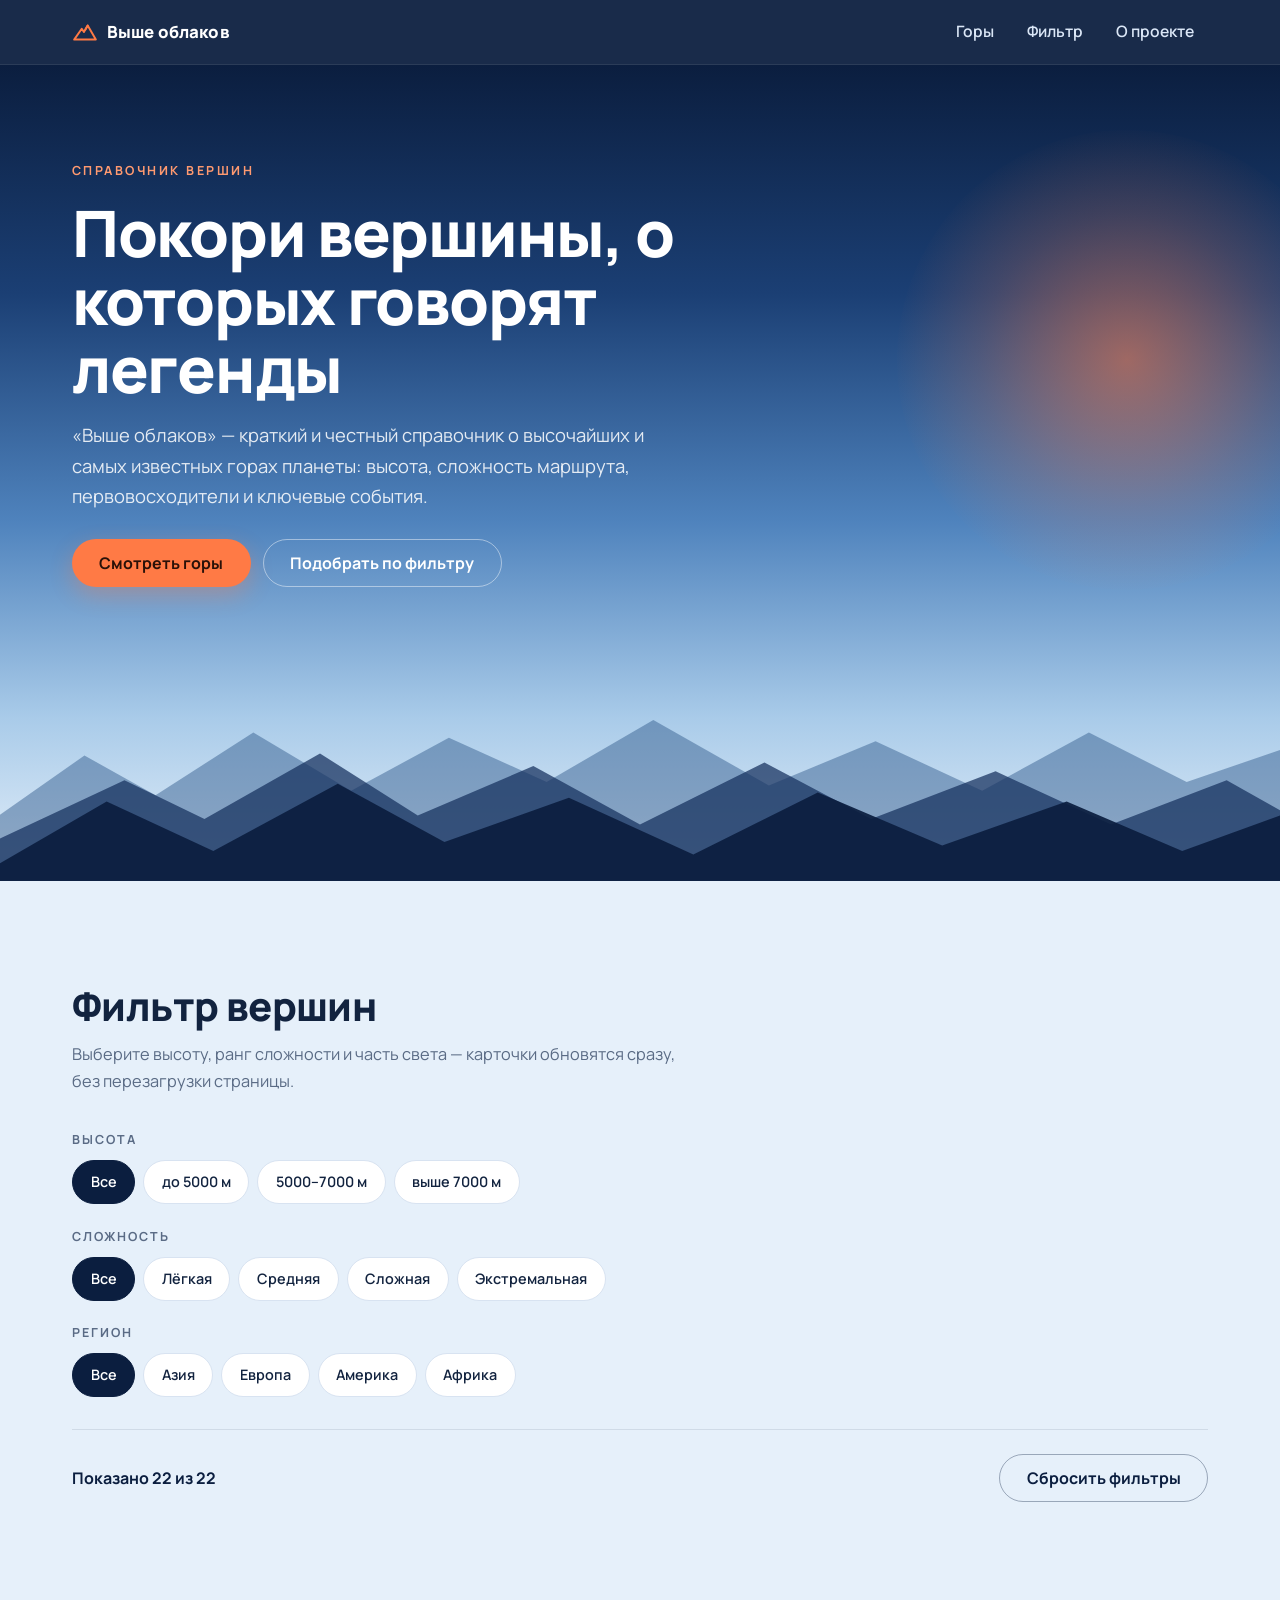
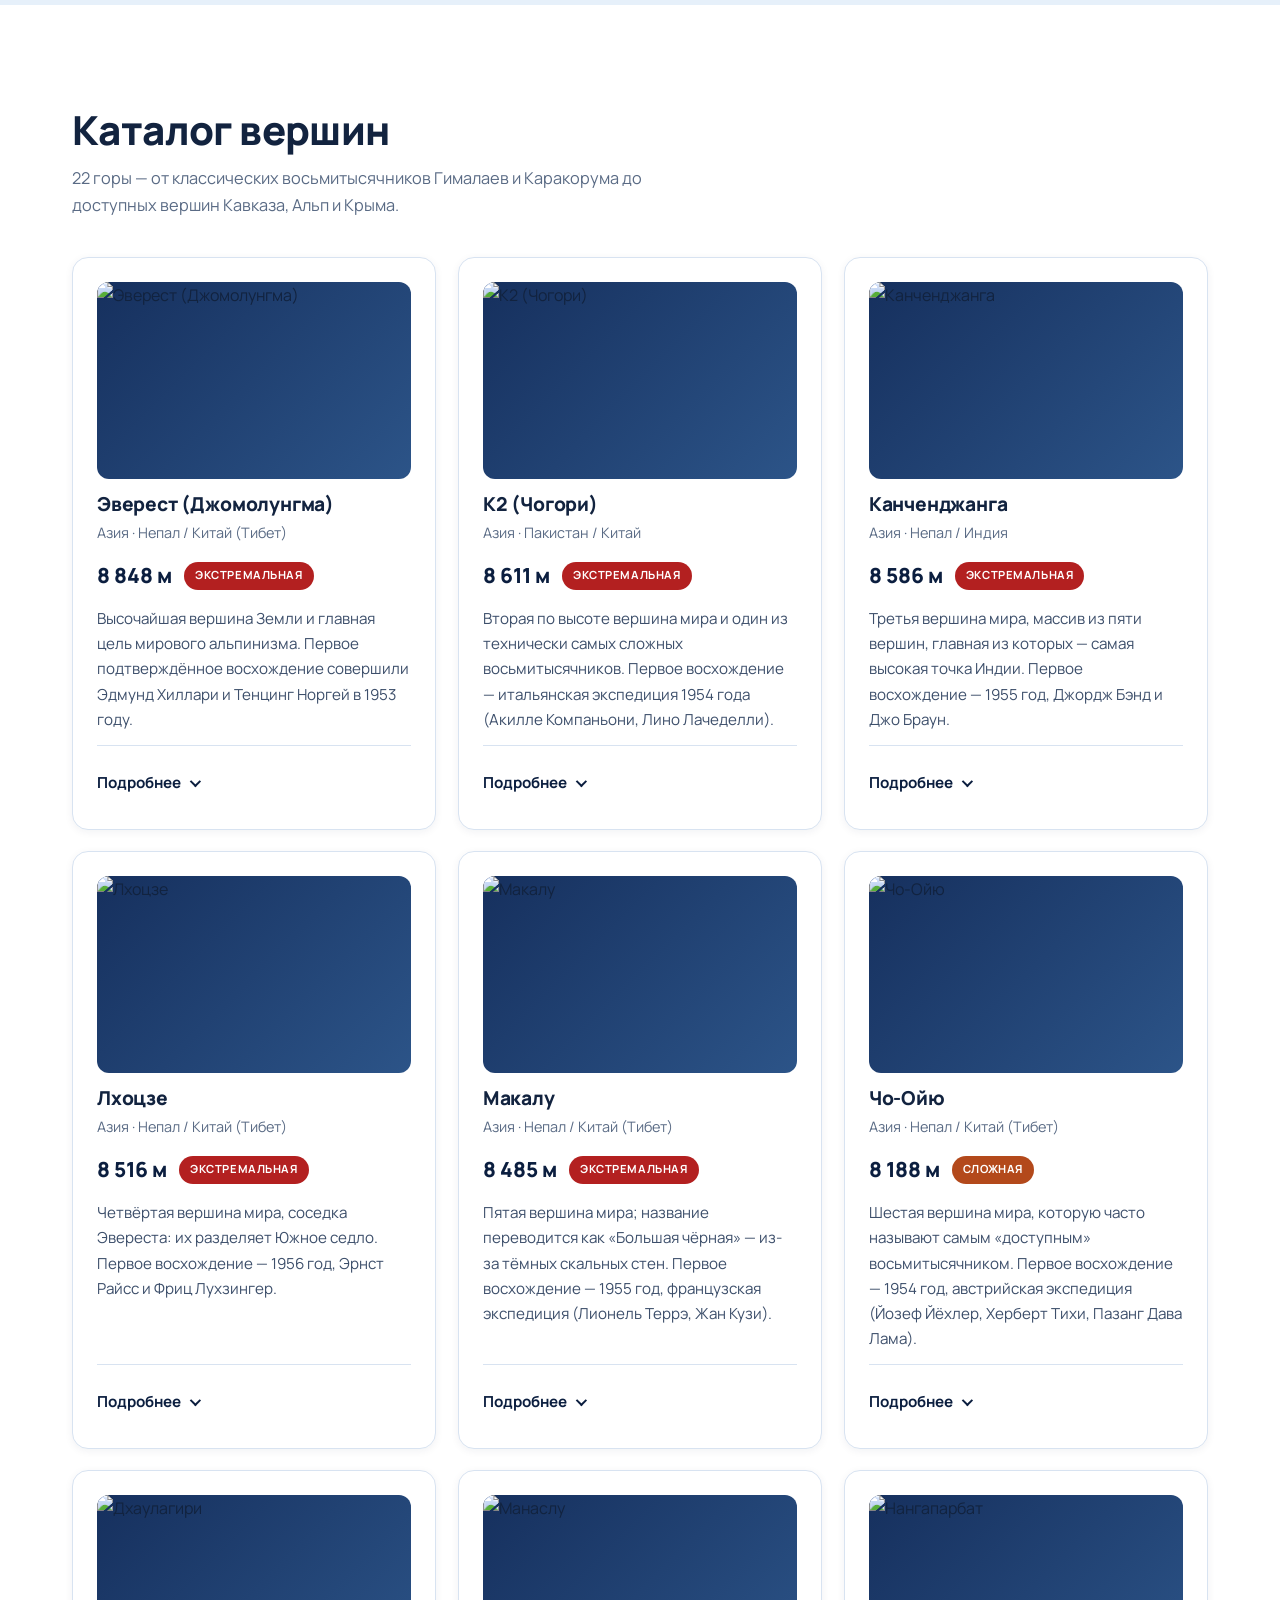
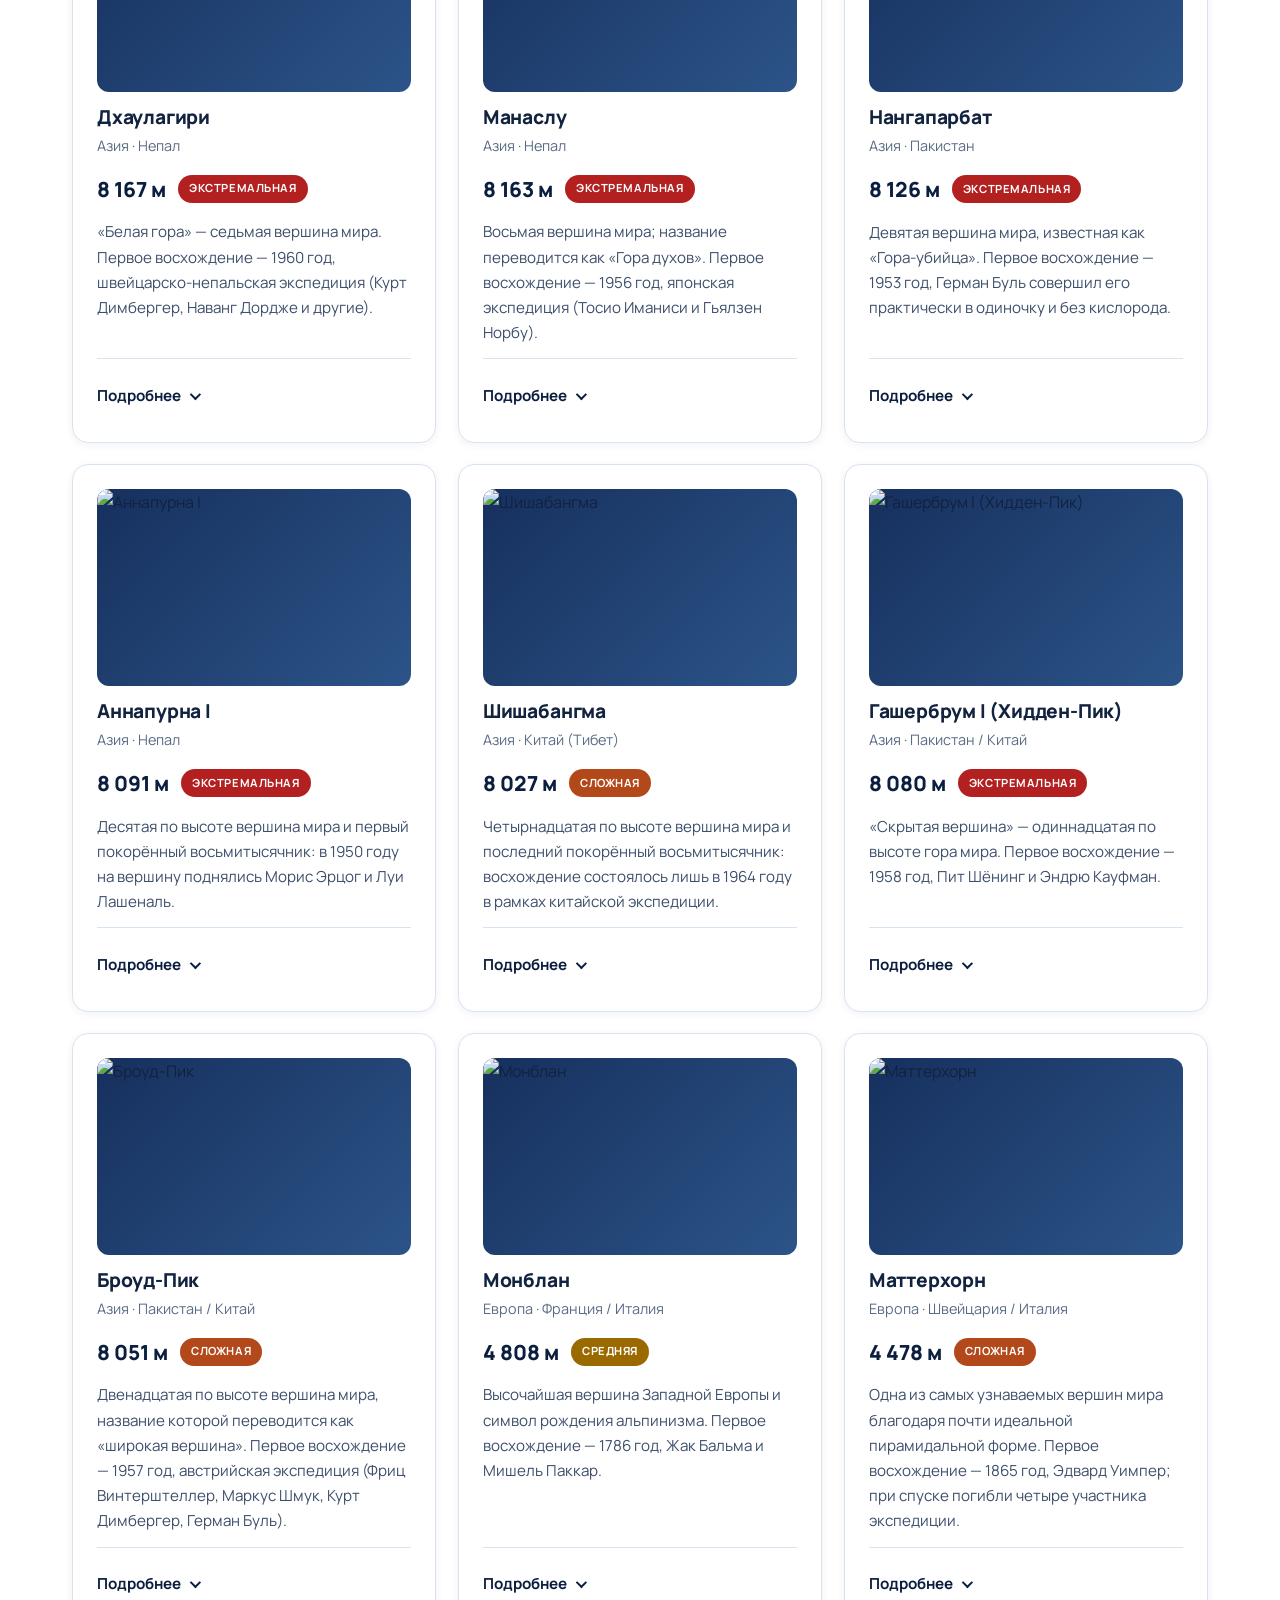
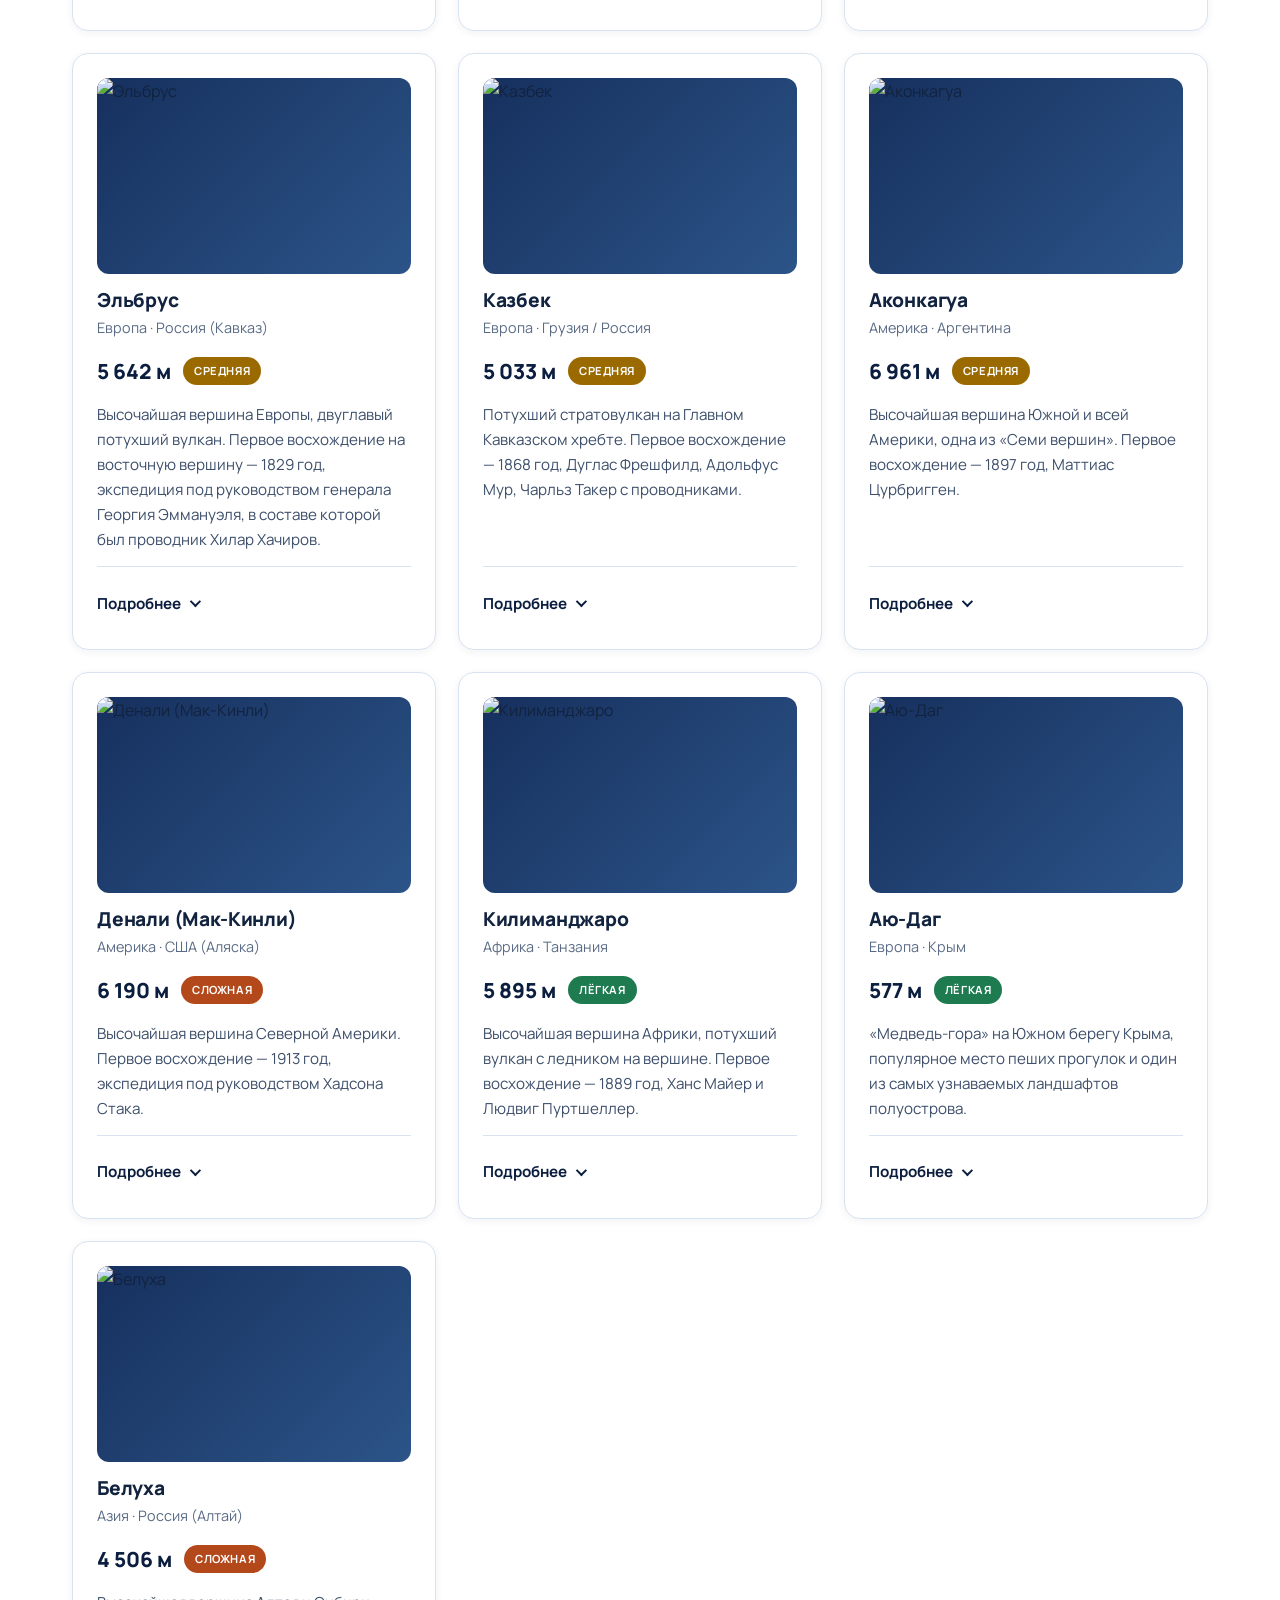
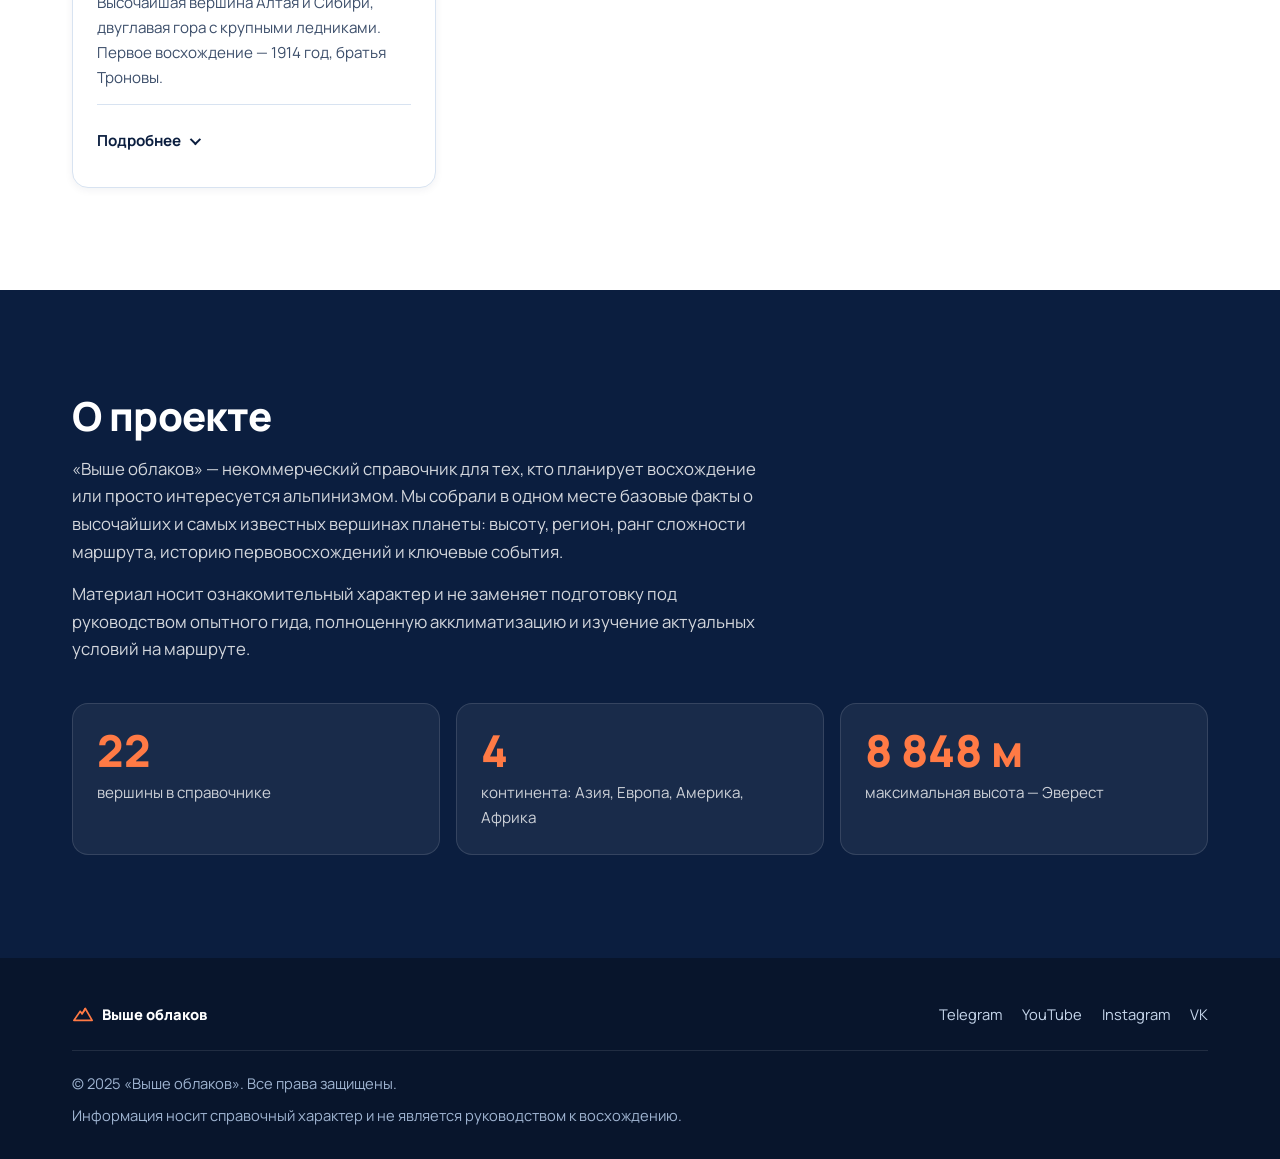
==== index1.html @ 1f2c01df "create rep" ====
<!DOCTYPE html>
<html lang="ru">
<head>
<meta charset="UTF-8">
<meta name="viewport" content="width=device-width, initial-scale=1">
<title>Выше облаков — справочник гор для восхождений</title>
<meta name="description" content="Выше облаков — справочник о самых высоких и популярных горах мира: высота, сложность маршрута, первовосходители и ключевые события.">

<!-- Шрифт Manrope (единственная внешняя зависимость) -->
<link rel="preconnect" href="https://fonts.googleapis.com">
<link rel="preconnect" href="https://fonts.gstatic.com" crossorigin>
<link href="https://fonts.googleapis.com/css2?family=Manrope:wght@400;500;600;700;800&display=swap" rel="stylesheet">

<style>
/* ============================================================
   1. ПЕРЕМЕННЫЕ И БАЗОВЫЕ СТИЛИ
   ============================================================ */
:root{
  /* — Основная палитра — */
  --color-deep:#0B1E3F;        /* глубокий синий */
  --color-deep-2:#16305e;      /* синий посветлее (панели) */
  --color-ice:#E6F0FA;         /* ледяной */
  --color-accent:#FF7A45;      /* закатный оранжевый */
  --color-accent-soft:#ff9a70;
  --color-white:#ffffff;
  --color-text:#12233f;
  --color-muted:#5a6b85;
  --color-border:#d8e3f1;
  --color-footer:#08152c;

  /* — Бейджи сложности (контраст с белым ≥ 4.5:1) — */
  --badge-easy:#1e7a4f;
  --badge-medium:#9a6a00;
  --badge-hard:#b3491b;
  --badge-extreme:#b32020;

  /* — Геометрия — */
  --radius-md:12px;
  --radius-lg:16px;
  --radius-pill:999px;

  /* — Тени — */
  --shadow-sm:0 2px 8px rgba(11,30,63,.06);
  --shadow-md:0 10px 26px rgba(11,30,63,.10);
  --shadow-lg:0 20px 44px rgba(11,30,63,.18);

  /* — Ритм и сетка — */
  --section-pad:clamp(3.5rem, 8vw, 7rem);
  --container:1200px;
  --transition:.3s ease;
}

*,
*::before,
*::after{ box-sizing:border-box; }

html{
  scroll-behavior:smooth;
  scroll-padding-top:5.5rem;      /* отступ под липкую шапку */
  -webkit-text-size-adjust:100%;
}

body{
  margin:0;
  font-family:'Manrope', system-ui, -apple-system, 'Segoe UI', Roboto, Arial, sans-serif;
  font-size:1rem;
  line-height:1.65;
  color:var(--color-text);
  background:var(--color-white);
}

h1, h2, h3, p, ul, ol, figure{ margin:0; }
ul, ol{ padding:0; list-style:none; }
img, svg{ display:block; max-width:100%; }
button{ font:inherit; color:inherit; }
a{ color:inherit; }

/* Видимый фокус только при клавиатурной навигации */
:focus-visible{
  outline:3px solid var(--color-accent);
  outline-offset:3px;
  border-radius:6px;
}

/* Утилита-контейнер */
.container{
  width:100%;
  max-width:var(--container);
  margin-inline:auto;
  padding-inline:clamp(1rem, 4vw, 2rem);
}

/* ============================================================
   2. ШАПКА И НАВИГАЦИЯ
   ============================================================ */
.header{
  position:sticky;
  top:0;
  z-index:60;
  background:rgba(11,30,63,.94);
  -webkit-backdrop-filter:blur(12px);
  backdrop-filter:blur(12px);
  border-bottom:1px solid rgba(255,255,255,.08);
}

.header__inner{
  position:relative;
  display:flex;
  align-items:center;
  justify-content:space-between;
  gap:1rem;
  min-height:64px;
}

/* Логотип */
.logo{
  display:inline-flex;
  align-items:center;
  gap:.55rem;
  padding:.4rem 0;
  color:#fff;
  text-decoration:none;
  font-weight:800;
  font-size:1.05rem;
  letter-spacing:.01em;
}
.logo__icon{
  width:26px;
  height:26px;
  flex:0 0 auto;
  color:var(--color-accent);
}
.logo:hover .logo__icon{ transform:translateY(-2px); }
.logo__icon{ transition:transform var(--transition); }

/* Бургер (только мобильные) */
.burger{
  display:inline-flex;
  flex-direction:column;
  align-items:center;
  justify-content:center;
  gap:5px;
  width:44px;
  height:44px;
  padding:0;
  background:transparent;
  border:0;
  border-radius:10px;
  cursor:pointer;
  transition:background var(--transition);
}
.burger:hover{ background:rgba(255,255,255,.1); }
.burger__line{
  width:20px;
  height:2px;
  background:#fff;
  border-radius:2px;
  transition:transform var(--transition), opacity var(--transition);
}
.burger.is-active .burger__line:nth-child(1){ transform:translateY(7px) rotate(45deg); }
.burger.is-active .burger__line:nth-child(2){ opacity:0; }
.burger.is-active .burger__line:nth-child(3){ transform:translateY(-7px) rotate(-45deg); }

/* Меню — мобильная версия (выпадающая панель) */
.nav{
  position:absolute;
  top:calc(100% + .5rem);
  left:clamp(1rem, 4vw, 2rem);
  right:clamp(1rem, 4vw, 2rem);
  display:none;
  padding:.5rem;
  background:var(--color-deep-2);
  border:1px solid rgba(255,255,255,.1);
  border-radius:var(--radius-md);
  box-shadow:var(--shadow-lg);
}
.nav.is-open{ display:block; }
.nav__list{
  display:flex;
  flex-direction:column;
  gap:.15rem;
}
.nav__link{
  display:block;
  padding:.75rem 1rem;
  border-radius:10px;
  color:#dbe7f7;
  text-decoration:none;
  font-weight:600;
  font-size:.98rem;
  transition:background var(--transition), color var(--transition);
}
.nav__link:hover{
  background:rgba(255,255,255,.12);
  color:#fff;
}

/* Меню — планшет и десктоп */
@media (min-width:820px){
  .burger{ display:none; }
  .nav{
    position:static;
    display:block;
    left:auto;
    right:auto;
    padding:0;
    background:none;
    border:0;
    box-shadow:none;
  }
  .nav__list{
    flex-direction:row;
    gap:.25rem;
  }
  .nav__link{ padding:.55rem .9rem; }
}

/* ============================================================
   3. HERO-СЕКЦИЯ
   ============================================================ */
.hero{
  position:relative;
  isolation:isolate;
  overflow:hidden;
  display:flex;
  flex-direction:column;
  min-height:88vh;
  color:#fff;
  background:linear-gradient(
    180deg,
    #0B1E3F 0%,
    #1b3f74 28%,
    #4f83bd 56%,
    #a9cbe9 80%,
    #E6F0FA 100%
  );
}

/* Закатное свечение */
.hero__glow{
  position:absolute;
  top:8%;
  right:-6%;
  z-index:0;
  width:min(460px, 72vw);
  aspect-ratio:1;
  border-radius:50%;
  background:radial-gradient(circle,
      rgba(255,122,69,.55) 0%,
      rgba(255,122,69,.18) 45%,
      rgba(255,122,69,0) 72%);
  pointer-events:none;
}

.hero__inner{
  position:relative;
  z-index:2;
  flex:1 1 auto;
  display:flex;
  flex-direction:column;
  align-items:flex-start;
  justify-content:center;
  gap:1.1rem;
  padding-top:clamp(3rem, 9vw, 6rem);
  padding-bottom:clamp(2.5rem, 6vw, 4rem);
}

.hero__eyebrow{
  font-size:.78rem;
  font-weight:700;
  letter-spacing:.2em;
  text-transform:uppercase;
  color:var(--color-accent-soft);
}

.hero__title{
  max-width:16ch;
  font-size:clamp(2.1rem, 6.2vw, 4rem);
  font-weight:800;
  line-height:1.06;
  letter-spacing:-.02em;
}

.hero__text{
  max-width:56ch;
  font-size:clamp(1rem, 1.6vw, 1.15rem);
  color:rgba(255,255,255,.86);
}

.hero__actions{
  display:flex;
  flex-wrap:wrap;
  gap:.75rem;
  margin-top:.6rem;
}

/* Силуэт гор — SVG в потоке, прижат к низу секции */
.hero__mountains{
  position:relative;
  z-index:1;
  margin-top:auto;
  line-height:0;
  will-change:transform;
}
.hero__mountains svg{
  width:100%;
  height:clamp(120px, 18vw, 230px);
}

/* ============================================================
   4. КНОПКИ
   ============================================================ */
.btn{
  display:inline-flex;
  align-items:center;
  justify-content:center;
  gap:.5rem;
  min-height:48px;
  padding:.8rem 1.65rem;
  border:1px solid transparent;
  border-radius:var(--radius-pill);
  font-size:1rem;
  font-weight:700;
  line-height:1;
  text-decoration:none;
  cursor:pointer;
  transition:transform var(--transition),
             background var(--transition),
             color var(--transition),
             border-color var(--transition),
             box-shadow var(--transition);
}
.btn--accent{
  background:var(--color-accent);
  color:#2a1108;
  box-shadow:0 8px 22px rgba(255,122,69,.32);
}
.btn--accent:hover{
  background:var(--color-accent-soft);
  transform:translateY(-2px);
  box-shadow:0 14px 30px rgba(255,122,69,.42);
}
.btn--ghost{
  background:transparent;
  border-color:rgba(11,30,63,.35);
  color:var(--color-deep);
}
.btn--ghost:hover{
  background:var(--color-deep);
  border-color:var(--color-deep);
  color:#fff;
  transform:translateY(-2px);
}

/* ============================================================
   5. ОБЩИЕ СЕКЦИИ
   ============================================================ */
.section{ padding:var(--section-pad) 0; }
.section--ice{ background:var(--color-ice); }

.section__title{
  font-size:clamp(1.65rem, 3.6vw, 2.5rem);
  font-weight:800;
  line-height:1.15;
  letter-spacing:-.015em;
}
.section__subtitle{
  max-width:62ch;
  margin-top:.75rem;
  font-size:1.02rem;
  color:var(--color-muted);
}

/* ============================================================
   6. СЕКЦИЯ ФИЛЬТРОВ
   ============================================================ */
.filters__groups{
  display:flex;
  flex-direction:column;
  gap:1.4rem;
  margin-top:2.2rem;
}

.filter-group{
  display:flex;
  flex-direction:column;
  gap:.6rem;
}

.filter-group__title{
  font-size:.78rem;
  font-weight:700;
  letter-spacing:.16em;
  text-transform:uppercase;
  color:var(--color-muted);
}

/* На мобильных «пилюли» прокручиваются по горизонтали */
.filter-group__pills{
  display:flex;
  gap:.5rem;
  overflow-x:auto;
  padding-bottom:.35rem;
  scrollbar-width:thin;
}

.pill{
  flex:0 0 auto;
  min-height:44px;
  padding:.5rem 1.1rem;
  border:1px solid var(--color-border);
  border-radius:var(--radius-pill);
  background:#fff;
  color:var(--color-text);
  font-size:.9rem;
  font-weight:600;
  white-space:nowrap;
  cursor:pointer;
  transition:background var(--transition),
             color var(--transition),
             border-color var(--transition),
             transform var(--transition);
}
.pill:hover{
  border-color:var(--color-accent);
  color:#a8431b;
  transform:translateY(-1px);
}
.pill.is-active{
  background:var(--color-deep);
  border-color:var(--color-deep);
  color:#fff;
}
.pill.is-active:hover{ color:#fff; }

@media (min-width:900px){
  .filter-group__pills{
    flex-wrap:wrap;
    overflow:visible;
    padding-bottom:0;
  }
}

.filters__footer{
  display:flex;
  flex-wrap:wrap;
  align-items:center;
  justify-content:space-between;
  gap:1rem;
  margin-top:2rem;
  padding-top:1.5rem;
  border-top:1px solid rgba(11,30,63,.1);
}
.filters__count{
  font-weight:700;
  color:var(--color-deep);
}

/* ============================================================
   7. КАТАЛОГ ГОР
   ============================================================ */
.catalog__grid{
  display:grid;
  grid-template-columns:repeat(auto-fit, minmax(min(100%, 270px), 1fr));
  gap:1.35rem;
  margin-top:2.4rem;
}

/* Карточка */
.mountain-card{
  display:flex;
  flex-direction:column;
  gap:.85rem;
  padding:1.5rem;
  background:#fff;
  border:1px solid var(--color-border);
  border-radius:var(--radius-lg);
  box-shadow:var(--shadow-sm);
  transition:transform var(--transition),
             box-shadow var(--transition),
             border-color var(--transition);
}
.mountain-card:hover{
  transform:translateY(-6px);
  box-shadow:var(--shadow-lg);
  border-color:#c3d6ec;
}
/* Атрибут hidden должен побеждать display:flex */
.mountain-card[hidden]{ display:none; }

.mountain-card__header{ display:block; }

/* Фото вершины */
.mountain-card__media{
  position:relative;
  overflow:hidden;
  aspect-ratio:16/10;
  border-radius:var(--radius-md);
  background:linear-gradient(135deg, var(--color-deep-2), #2c5488);
}
.mountain-card__media img{
  width:100%;
  height:100%;
  object-fit:cover;
  transition:transform .5s ease;
}
.mountain-card:hover .mountain-card__media img{ transform:scale(1.06); }

.mountain-card__title{
  font-size:1.2rem;
  font-weight:800;
  line-height:1.25;
  letter-spacing:-.01em;
}

.mountain-card__location{
  margin-top:.3rem;
  font-size:.9rem;
  color:var(--color-muted);
}

.mountain-card__stats{
  display:flex;
  flex-wrap:wrap;
  align-items:center;
  gap:.75rem;
}

.mountain-card__height{
  font-size:1.3rem;
  font-weight:800;
  color:var(--color-deep);
  white-space:nowrap;
}

.mountain-card__desc{
  font-size:.95rem;
  color:#3d4f6b;
}

/* Бейдж сложности */
.badge{
  display:inline-flex;
  align-items:center;
  padding:.3rem .7rem;
  border-radius:var(--radius-pill);
  font-size:.7rem;
  font-weight:700;
  letter-spacing:.05em;
  text-transform:uppercase;
  color:#fff;
  white-space:nowrap;
}
.badge--easy{ background:var(--badge-easy); }
.badge--medium{ background:var(--badge-medium); }
.badge--hard{ background:var(--badge-hard); }
.badge--extreme{ background:var(--badge-extreme); }

/* Аккордеон «Подробнее» */
.mountain-card__details{
  margin-top:auto;
  padding-top:.9rem;
  border-top:1px solid var(--color-border);
}

.mountain-card__summary{
  display:inline-flex;
  align-items:center;
  gap:.55rem;
  min-height:44px;
  padding:.25rem 0;
  color:var(--color-deep);
  font-weight:700;
  font-size:.95rem;
  list-style:none;
  cursor:pointer;
  transition:color var(--transition);
}
.mountain-card__summary::-webkit-details-marker{ display:none; }
.mountain-card__summary::after{
  content:'';
  width:8px;
  height:8px;
  border-right:2px solid currentColor;
  border-bottom:2px solid currentColor;
  transform:rotate(45deg) translateY(-2px);
  transition:transform var(--transition);
}
.mountain-card__summary:hover{ color:#a8431b; }
.mountain-card__details[open] .mountain-card__summary::after{
  transform:rotate(-135deg) translateY(-2px);
}

.mountain-card__body{
  margin-top:.6rem;
  font-size:.9rem;
  color:var(--color-muted);
}
.mountain-card__details[open] .mountain-card__body{
  animation:fadeSlide .3s ease;
}

@keyframes fadeSlide{
  from{ opacity:0; transform:translateY(-6px); }
  to{ opacity:1; transform:none; }
}

/* Состояние «ничего не найдено» */
.catalog__empty{
  display:none;
  padding:3rem 1rem;
  text-align:center;
  font-size:1.05rem;
  color:var(--color-muted);
}
.catalog__empty.is-visible{ display:block; }

/* ============================================================
   8. СЕКЦИЯ «О ПРОЕКТЕ»
   ============================================================ */
.about{
  background:var(--color-deep);
  color:#fff;
}
.about__lead{
  max-width:70ch;
  margin-top:1rem;
  font-size:1.05rem;
  color:rgba(255,255,255,.82);
}
.about__lead + .about__lead{ margin-top:.9rem; }

.stats{
  display:grid;
  grid-template-columns:1fr;
  gap:1rem;
  margin-top:2.5rem;
}
@media (min-width:640px){
  .stats{ grid-template-columns:repeat(3, 1fr); }
}

.stats__item{
  padding:1.5rem;
  background:rgba(255,255,255,.06);
  border:1px solid rgba(255,255,255,.12);
  border-radius:var(--radius-lg);
  transition:background var(--transition), border-color var(--transition);
}
.stats__item:hover{
  background:rgba(255,255,255,.1);
  border-color:rgba(255,122,69,.5);
}
.stats__value{
  display:block;
  font-size:clamp(2rem, 4vw, 2.75rem);
  font-weight:800;
  line-height:1;
  color:var(--color-accent);
}
.stats__label{
  display:block;
  margin-top:.5rem;
  font-size:.95rem;
  color:rgba(255,255,255,.78);
}

/* ============================================================
   9. ФУТЕР
   ============================================================ */
.footer{
  padding:2.75rem 0 2rem;
  background:var(--color-footer);
  color:#9fb4d1;
  font-size:.92rem;
}
.footer__inner{
  display:flex;
  flex-direction:column;
  gap:1.5rem;
}
.footer__top{
  display:flex;
  flex-wrap:wrap;
  align-items:center;
  justify-content:space-between;
  gap:1rem;
}
.footer__brand{
  display:inline-flex;
  align-items:center;
  gap:.5rem;
  color:#fff;
  font-weight:800;
}
.footer__brand svg{
  width:22px;
  height:22px;
  color:var(--color-accent);
}
.footer__links{
  display:flex;
  flex-wrap:wrap;
  gap:.5rem 1.25rem;
}
.footer__link{
  color:#c7d7ec;
  text-decoration:none;
  transition:color var(--transition);
}
.footer__link:hover{
  color:var(--color-accent);
  text-decoration:underline;
}
.footer__bottom{
  display:flex;
  flex-direction:column;
  gap:.5rem;
  padding-top:1.25rem;
  border-top:1px solid rgba(255,255,255,.1);
}

/* ============================================================
   10. ДОСТУПНОСТЬ: УМЕНЬШЕННАЯ АНИМАЦИЯ
   ============================================================ */
@media (prefers-reduced-motion:reduce){
  html{ scroll-behavior:auto; }
  *,
  *::before,
  *::after{
    animation-duration:.01ms !important;
    animation-iteration-count:1 !important;
    transition-duration:.01ms !important;
  }
}
</style>
</head>

<body>

<!-- ============================================================
     ШАПКА
     ============================================================ -->
<header class="header">
  <div class="container header__inner">

    <a class="logo" href="#hero" aria-label="Выше облаков — на главную">
      <svg class="logo__icon" viewBox="0 0 24 24" fill="none" stroke="currentColor"
           stroke-width="1.8" stroke-linecap="round" stroke-linejoin="round"
           role="img" aria-label="Иконка горы">
        <path d="M2 19h20L14.5 6 11 12l-2-3-7 10Z"/>
        <path d="M12.4 9.6 14.5 6"/>
      </svg>
      <span>Выше облаков</span>
    </a>

    <button class="burger" id="burger" type="button"
            aria-label="Открыть меню" aria-expanded="false" aria-controls="primary-nav">
      <span class="burger__line" aria-hidden="true"></span>
      <span class="burger__line" aria-hidden="true"></span>
      <span class="burger__line" aria-hidden="true"></span>
    </button>

    <nav class="nav" id="primary-nav" aria-label="Основная навигация">
      <ul class="nav__list">
        <li><a class="nav__link" href="#catalog">Горы</a></li>
        <li><a class="nav__link" href="#filter">Фильтр</a></li>
        <li><a class="nav__link" href="#about">О проекте</a></li>
      </ul>
    </nav>

  </div>
</header>

<main>

  <!-- ============================================================
       HERO
       ============================================================ -->
  <section class="hero" id="hero">
    <div class="hero__glow" aria-hidden="true"></div>

    <div class="container hero__inner">
      <p class="hero__eyebrow">Справочник вершин</p>
      <h1 class="hero__title">Покори вершины, о которых говорят легенды</h1>
      <p class="hero__text">
        «Выше облаков» — краткий и честный справочник о высочайших и самых известных
        горах планеты: высота, сложность маршрута, первовосходители и ключевые события.
      </p>
      <div class="hero__actions">
        <a class="btn btn--accent" href="#catalog">Смотреть горы</a>
        <a class="btn btn--ghost" href="#filter"
           style="color:#fff;border-color:rgba(255,255,255,.45);">Подобрать по фильтру</a>
      </div>
    </div>

    <!-- CSS/SVG-имитация силуэта гор -->
    <div class="hero__mountains" id="hero-mountains" aria-hidden="true">
      <svg viewBox="0 0 1440 260" preserveAspectRatio="none" role="presentation">
        <!-- Дальний хребет -->
        <path d="M0 185 L95 118 L175 163 L285 92 L395 158 L505 98 L615 148 L735 78 L865 152 L985 102
                 L1105 158 L1225 92 L1335 148 L1440 112 L1440 260 L0 260 Z"
              fill="#2c5488" opacity=".45"/>
        <!-- Средний хребет -->
        <path d="M0 212 L140 146 L230 190 L360 116 L470 186 L600 130 L720 196 L860 126 L980 190
                 L1120 136 L1250 196 L1380 146 L1440 180 L1440 260 L0 260 Z"
              fill="#16305e" opacity=".72"/>
        <!-- Передний хребет -->
        <path d="M0 240 L120 170 L240 226 L380 150 L500 216 L640 166 L780 230 L920 160 L1060 220
                 L1200 170 L1330 226 L1440 186 L1440 260 L0 260 Z"
              fill="#0B1E3F" opacity=".93"/>
      </svg>
    </div>
  </section>

  <!-- ============================================================
       ФИЛЬТРЫ
       ============================================================ -->
  <section class="section section--ice" id="filter">
    <div class="container">
      <h2 class="section__title">Фильтр вершин</h2>
      <p class="section__subtitle">
        Выберите высоту, ранг сложности и часть света — карточки обновятся сразу,
        без перезагрузки страницы.
      </p>

      <div class="filters__groups">

        <!-- Высота -->
        <div class="filter-group" data-filter-group="height" role="group" aria-labelledby="filter-height-title">
          <span class="filter-group__title" id="filter-height-title">Высота</span>
          <div class="filter-group__pills">
            <button class="pill is-active" type="button" data-value="all" aria-pressed="true">Все</button>
            <button class="pill" type="button" data-value="low" aria-pressed="false">до 5000 м</button>
            <button class="pill" type="button" data-value="mid" aria-pressed="false">5000–7000 м</button>
            <button class="pill" type="button" data-value="high" aria-pressed="false">выше 7000 м</button>
          </div>
        </div>

        <!-- Сложность -->
        <div class="filter-group" data-filter-group="difficulty" role="group" aria-labelledby="filter-difficulty-title">
          <span class="filter-group__title" id="filter-difficulty-title">Сложность</span>
          <div class="filter-group__pills">
            <button class="pill is-active" type="button" data-value="all" aria-pressed="true">Все</button>
            <button class="pill" type="button" data-value="easy" aria-pressed="false">Лёгкая</button>
            <button class="pill" type="button" data-value="medium" aria-pressed="false">Средняя</button>
            <button class="pill" type="button" data-value="hard" aria-pressed="false">Сложная</button>
            <button class="pill" type="button" data-value="extreme" aria-pressed="false">Экстремальная</button>
          </div>
        </div>

        <!-- Регион -->
        <div class="filter-group" data-filter-group="region" role="group" aria-labelledby="filter-region-title">
          <span class="filter-group__title" id="filter-region-title">Регион</span>
          <div class="filter-group__pills">
            <button class="pill is-active" type="button" data-value="all" aria-pressed="true">Все</button>
            <button class="pill" type="button" data-value="asia" aria-pressed="false">Азия</button>
            <button class="pill" type="button" data-value="europe" aria-pressed="false">Европа</button>
            <button class="pill" type="button" data-value="america" aria-pressed="false">Америка</button>
            <button class="pill" type="button" data-value="africa" aria-pressed="false">Африка</button>
          </div>
        </div>

      </div>

      <div class="filters__footer">
        <p class="filters__count" id="filter-count" role="status" aria-live="polite">
          Показано 22 из 22
        </p>
        <button class="btn btn--ghost" id="reset-filters" type="button">Сбросить фильтры</button>
      </div>
    </div>
  </section>

  <!-- ============================================================
       КАТАЛОГ ГОР
       ============================================================ -->
  <section class="section" id="catalog">
    <div class="container">
      <h2 class="section__title">Каталог вершин</h2>
      <p class="section__subtitle">
        22 горы — от классических восьмитысячников Гималаев и Каракорума
        до доступных вершин Кавказа, Альп и Крыма.
      </p>

      <div class="catalog__grid" id="catalog-grid">

        <!-- 1. Эверест -->
        <article class="mountain-card" data-height="8848" data-difficulty="extreme" data-region="asia">
          <figure class="mountain-card__media">
            <img src="https://commons.wikimedia.org/wiki/Special:FilePath/Mt._Everest_from_Gokyo_Ri_November_5%2C_2012.jpg?width=600"
                 alt="Эверест (Джомолунгма)" loading="lazy" decoding="async" width="600" height="375">
          </figure>
          <header class="mountain-card__header">
            <h3 class="mountain-card__title">Эверест (Джомолунгма)</h3>
            <p class="mountain-card__location">Азия · Непал / Китай (Тибет)</p>
          </header>
          <p class="mountain-card__stats">
            <span class="mountain-card__height">8 848 м</span>
            <span class="badge badge--extreme">Экстремальная</span>
          </p>
          <p class="mountain-card__desc">
            Высочайшая вершина Земли и главная цель мирового альпинизма.
            Первое подтверждённое восхождение совершили Эдмунд Хиллари и Тенцинг Норгей в 1953 году.
          </p>
          <details class="mountain-card__details">
            <summary class="mountain-card__summary">Подробнее</summary>
            <div class="mountain-card__body">
              <p>
                Классические маршруты — Южное седло (со стороны Непала) и Северное седло
                (со стороны Тибета). Ключевые сложности: высотная гипоксия, лавины в ледопаде
                Кхумбу, экстремальный холод и ветер, а также очередь на «ступени Хиллари».
              </p>
              <p>
                Среди известных событий — гибель Джорджа Мэллори и Эндрю Ирвайна в 1924 году,
                лавина в ледопаде Кхумбу в 2014 году и лавина на базовый лагерь, вызванная
                землетрясением 2015 года.
              </p>
            </div>
          </details>
        </article>

        <!-- 2. К2 -->
        <article class="mountain-card" data-height="8611" data-difficulty="extreme" data-region="asia">
          <figure class="mountain-card__media">
            <img src="https://commons.wikimedia.org/wiki/Special:FilePath/Chogori.jpg?width=600"
                 alt="К2 (Чогори)" loading="lazy" decoding="async" width="600" height="375">
          </figure>
          <header class="mountain-card__header">
            <h3 class="mountain-card__title">К2 (Чогори)</h3>
            <p class="mountain-card__location">Азия · Пакистан / Китай</p>
          </header>
          <p class="mountain-card__stats">
            <span class="mountain-card__height">8 611 м</span>
            <span class="badge badge--extreme">Экстремальная</span>
          </p>
          <p class="mountain-card__desc">
            Вторая по высоте вершина мира и один из технически самых сложных восьмитысячников.
            Первое восхождение — итальянская экспедиция 1954 года (Акилле Компаньони, Лино Лачеделли).
          </p>
          <details class="mountain-card__details">
            <summary class="mountain-card__summary">Подробнее</summary>
            <div class="mountain-card__body">
              <p>
                Классика — маршрут по ребру Абруцци. Ключевой участок — «бутылочное горло»
                под висячим ледником, где постоянно существует риск обрушения сераков.
              </p>
              <p>
                К2 известна высокой исторической смертностью среди восходителей;
                трагедия 2008 года на «бутылочном горле» унесла жизни одиннадцати человек.
              </p>
            </div>
          </details>
        </article>

        <!-- 3. Канченджанга -->
        <article class="mountain-card" data-height="8586" data-difficulty="extreme" data-region="asia">
          <figure class="mountain-card__media">
            <img src="https://commons.wikimedia.org/wiki/Special:FilePath/Kangchenjunga_PangPema.JPG?width=600"
                 alt="Канченджанга" loading="lazy" decoding="async" width="600" height="375">
          </figure>
          <header class="mountain-card__header">
            <h3 class="mountain-card__title">Канченджанга</h3>
            <p class="mountain-card__location">Азия · Непал / Индия</p>
          </header>
          <p class="mountain-card__stats">
            <span class="mountain-card__height">8 586 м</span>
            <span class="badge badge--extreme">Экстремальная</span>
          </p>
          <p class="mountain-card__desc">
            Третья вершина мира, массив из пяти вершин, главная из которых — самая высокая точка Индии.
            Первое восхождение — 1955 год, Джордж Бэнд и Джо Браун.
          </p>
          <details class="mountain-card__details">
            <summary class="mountain-card__summary">Подробнее</summary>
            <div class="mountain-card__body">
              <p>
                Попытки восхождения предпринимались с 1905 года, но вершина оставалась
                неприступной полвека. Причина — лавиноопасные склоны, частые снегопады
                и крайне переменчивая погода.
              </p>
              <p>
                Канченджанга долгое время считалась самым сложным и опасным из восьмитысячников
                и до сих пор уступает по числу успешных восхождений Эвересту и К2.
              </p>
            </div>
          </details>
        </article>

        <!-- 4. Лхоцзе -->
        <article class="mountain-card" data-height="8516" data-difficulty="extreme" data-region="asia">
          <figure class="mountain-card__media">
            <img src="https://commons.wikimedia.org/wiki/Special:FilePath/Lhotse-fromChukhungRi.jpg?width=600"
                 alt="Лхоцзе" loading="lazy" decoding="async" width="600" height="375">
          </figure>
          <header class="mountain-card__header">
            <h3 class="mountain-card__title">Лхоцзе</h3>
            <p class="mountain-card__location">Азия · Непал / Китай (Тибет)</p>
          </header>
          <p class="mountain-card__stats">
            <span class="mountain-card__height">8 516 м</span>
            <span class="badge badge--extreme">Экстремальная</span>
          </p>
          <p class="mountain-card__desc">
            Четвёртая вершина мира, соседка Эвереста: их разделяет Южное седло.
            Первое восхождение — 1956 год, Эрнст Райсс и Фриц Лухзингер.
          </p>
          <details class="mountain-card__details">
            <summary class="mountain-card__summary">Подробнее</summary>
            <div class="mountain-card__body">
              <p>
                Главная вершина долго оставалась непокорённой, хотя маршрут проходит
                через хорошо известный Западный цирк. Южная стена Лхоцзе — один из
                сложнейших «стенных» маршрутов мира.
              </p>
              <p>
                Восхождение часто рассматривают как альтернативу переполненному Эвересту,
                однако оно требует более серьёзной технической подготовки.
              </p>
            </div>
          </details>
        </article>

        <!-- 5. Макалу -->
        <article class="mountain-card" data-height="8485" data-difficulty="extreme" data-region="asia">
          <figure class="mountain-card__media">
            <img src="https://commons.wikimedia.org/wiki/Special:FilePath/Makalu.jpg?width=600"
                 alt="Макалу" loading="lazy" decoding="async" width="600" height="375">
          </figure>
          <header class="mountain-card__header">
            <h3 class="mountain-card__title">Макалу</h3>
            <p class="mountain-card__location">Азия · Непал / Китай (Тибет)</p>
          </header>
          <p class="mountain-card__stats">
            <span class="mountain-card__height">8 485 м</span>
            <span class="badge badge--extreme">Экстремальная</span>
          </p>
          <p class="mountain-card__desc">
            Пятая вершина мира; название переводится как «Большая чёрная» —
            из-за тёмных скальных стен. Первое восхождение — 1955 год,
            французская экспедиция (Лионель Террэ, Жан Кузи).
          </p>
          <details class="mountain-card__details">
            <summary class="mountain-card__summary">Подробнее</summary>
            <div class="mountain-card__body">
              <p>
                Характер вершины — острые гребни, крутые скально-ледовые стены
                и сильные ветра. Классический маршрут идёт по Западному ребру.
              </p>
              <p>
                Макалу считается одним из наименее посещаемых восьмитысячников:
                число успешных восхождений здесь заметно ниже, чем у Эвереста или Чо-Ойю.
              </p>
            </div>
          </details>
        </article>

        <!-- 6. Чо-Ойю -->
        <article class="mountain-card" data-height="8188" data-difficulty="hard" data-region="asia">
          <figure class="mountain-card__media">
            <img src="https://commons.wikimedia.org/wiki/Special:FilePath/Chooyu.jpg?width=600"
                 alt="Чо-Ойю" loading="lazy" decoding="async" width="600" height="375">
          </figure>
          <header class="mountain-card__header">
            <h3 class="mountain-card__title">Чо-Ойю</h3>
            <p class="mountain-card__location">Азия · Непал / Китай (Тибет)</p>
          </header>
          <p class="mountain-card__stats">
            <span class="mountain-card__height">8 188 м</span>
            <span class="badge badge--hard">Сложная</span>
          </p>
          <p class="mountain-card__desc">
            Шестая вершина мира, которую часто называют самым «доступным» восьмитысячником.
            Первое восхождение — 1954 год, австрийская экспедиция
            (Йозеф Йёхлер, Херберт Тихи, Пазанг Дава Лама).
          </p>
          <details class="mountain-card__details">
            <summary class="mountain-card__summary">Подробнее</summary>
            <div class="mountain-card__body">
              <p>
                Маршрут с северной стороны (Тибет) технически относительно прост,
                но требует полноценной акклиматизации и выносливости.
              </p>
              <p>
                Именно Чо-Ойю многие альпинисты выбирают как первый восьмитысячник
                перед более сложными вершинами.
              </p>
            </div>
          </details>
        </article>

        <!-- 7. Дхаулагири -->
        <article class="mountain-card" data-height="8167" data-difficulty="extreme" data-region="asia">
          <figure class="mountain-card__media">
            <img src="https://commons.wikimedia.org/wiki/Special:FilePath/Dhaulagiri_-_view_from_aircraft.jpg?width=600"
                 alt="Дхаулагири" loading="lazy" decoding="async" width="600" height="375">
          </figure>
          <header class="mountain-card__header">
            <h3 class="mountain-card__title">Дхаулагири</h3>
            <p class="mountain-card__location">Азия · Непал</p>
          </header>
          <p class="mountain-card__stats">
            <span class="mountain-card__height">8 167 м</span>
            <span class="badge badge--extreme">Экстремальная</span>
          </p>
          <p class="mountain-card__desc">
            «Белая гора» — седьмая вершина мира. Первое восхождение — 1960 год,
            швейцарско-непальская экспедиция (Курт Димбергер, Наванг Дордже и другие).
          </p>
          <details class="mountain-card__details">
            <summary class="mountain-card__summary">Подробнее</summary>
            <div class="mountain-card__body">
              <p>
                Главные опасности — лавины на склонах массива и крайне переменчивая погода.
                Исторически смертность на Дхаулагири — одна из самых высоких
                среди всех восьмитысячников.
              </p>
              <p>
                Из-за этого вершина пользуется репутацией «тихого» и недооценённого
                испытания даже среди опытных гималайских альпинистов.
              </p>
            </div>
          </details>
        </article>

        <!-- 8. Манаслу -->
        <article class="mountain-card" data-height="8163" data-difficulty="extreme" data-region="asia">
          <figure class="mountain-card__media">
            <img src="https://commons.wikimedia.org/wiki/Special:FilePath/Sunrise%2C_Manaslu.jpg?width=600"
                 alt="Манаслу" loading="lazy" decoding="async" width="600" height="375">
          </figure>
          <header class="mountain-card__header">
            <h3 class="mountain-card__title">Манаслу</h3>
            <p class="mountain-card__location">Азия · Непал</p>
          </header>
          <p class="mountain-card__stats">
            <span class="mountain-card__height">8 163 м</span>
            <span class="badge badge--extreme">Экстремальная</span>
          </p>
          <p class="mountain-card__desc">
            Восьмая вершина мира; название переводится как «Гора духов».
            Первое восхождение — 1956 год, японская экспедиция
            (Тосио Иманиси и Гьялзен Норбу).
          </p>
          <details class="mountain-card__details">
            <summary class="mountain-card__summary">Подробнее</summary>
            <div class="mountain-card__body">
              <p>
                Склоны Манаслу лавиноопасны, а маршруты требуют хорошей
                технической подготовки и опыта высотных восхождений.
              </p>
              <p>
                Известные события — сход лавины в районе базового лагеря в 1972 году
                и лавина 2012 года, затронувшая лагерь на маршруте.
              </p>
            </div>
          </details>
        </article>

        <!-- 9. Нангапарбат -->
        <article class="mountain-card" data-height="8126" data-difficulty="extreme" data-region="asia">
          <figure class="mountain-card__media">
            <img src="https://commons.wikimedia.org/wiki/Special:FilePath/Fairy_Meadows_and_the_view_of_Nanga_Parbat.jpg?width=600"
                 alt="Нангапарбат" loading="lazy" decoding="async" width="600" height="375">
          </figure>
          <header class="mountain-card__header">
            <h3 class="mountain-card__title">Нангапарбат</h3>
            <p class="mountain-card__location">Азия · Пакистан</p>
          </header>
          <p class="mountain-card__stats">
            <span class="mountain-card__height">8 126 м</span>
            <span class="badge badge--extreme">Экстремальная</span>
          </p>
          <p class="mountain-card__desc">
            Девятая вершина мира, известная как «Гора-убийца».
            Первое восхождение — 1953 год, Герман Буль совершил его практически в одиночку
            и без кислорода.
          </p>
          <details class="mountain-card__details">
            <summary class="mountain-card__summary">Подробнее</summary>
            <div class="mountain-card__body">
              <p>
                Нангапарбат отличается огромным перепадом высот от основания до вершины
                и считается одним из самых опасных восьмитысячников по статистике смертности.
              </p>
              <p>
                Среди трагических страниц — экспедиция 1934 года под руководством Вилли Меркля
                и гибель Гюнтера Месснера в 1970 году при спуске по стене Рупаль.
              </p>
            </div>
          </details>
        </article>

        <!-- 10. Аннапурна I -->
        <article class="mountain-card" data-height="8091" data-difficulty="extreme" data-region="asia">
          <figure class="mountain-card__media">
            <img src="https://commons.wikimedia.org/wiki/Special:FilePath/South_Face_of_Annapurna_I_%28Main%29.jpg?width=600"
                 alt="Аннапурна I" loading="lazy" decoding="async" width="600" height="375">
          </figure>
          <header class="mountain-card__header">
            <h3 class="mountain-card__title">Аннапурна I</h3>
            <p class="mountain-card__location">Азия · Непал</p>
          </header>
          <p class="mountain-card__stats">
            <span class="mountain-card__height">8 091 м</span>
            <span class="badge badge--extreme">Экстремальная</span>
          </p>
          <p class="mountain-card__desc">
            Десятая по высоте вершина мира и первый покорённый восьмитысячник:
            в 1950 году на вершину поднялись Морис Эрцог и Луи Лашеналь.
          </p>
          <details class="mountain-card__details">
            <summary class="mountain-card__summary">Подробнее</summary>
            <div class="mountain-card__body">
              <p>
                Южные склоны Аннапурны крайне лавиноопасны, а погода меняется стремительно.
                По исторической смертности среди восходителей вершина входит в число
                самых опасных восьмитысячников.
              </p>
              <p>
                В 1997 году на Аннапурне погиб известный альпинист Анатолий Букреев.
                Отдельно известен циклон 2014 года, вызвавший сильные снегопады
                на популярной треккинговой тропе вокруг массива.
              </p>
            </div>
          </details>
        </article>

        <!-- 11. Шишабангма -->
        <article class="mountain-card" data-height="8027" data-difficulty="hard" data-region="asia">
          <figure class="mountain-card__media">
            <img src="https://commons.wikimedia.org/wiki/Special:FilePath/8%2C013m_Shishapangma_Tibet_China_%E8%A5%BF%E8%97%8F_%E5%B8%8C%E5%A4%8F%E9%82%A6%E9%A9%AC%E5%B3%B0_-_panoramio.jpg?width=600"
                 alt="Шишабангма" loading="lazy" decoding="async" width="600" height="375">
          </figure>
          <header class="mountain-card__header">
            <h3 class="mountain-card__title">Шишабангма</h3>
            <p class="mountain-card__location">Азия · Китай (Тибет)</p>
          </header>
          <p class="mountain-card__stats">
            <span class="mountain-card__height">8 027 м</span>
            <span class="badge badge--hard">Сложная</span>
          </p>
          <p class="mountain-card__desc">
            Четырнадцатая по высоте вершина мира и последний покорённый восьмитысячник:
            восхождение состоялось лишь в 1964 году в рамках китайской экспедиции.
          </p>
          <details class="mountain-card__details">
            <summary class="mountain-card__summary">Подробнее</summary>
            <div class="mountain-card__body">
              <p>
                Вершина целиком расположена в Тибете, классический маршрут идёт
                по Северо-восточному гребню.
              </p>
              <p>
                Долгое время район был закрыт для иностранных экспедиций,
                поэтому по числу восхождений Шишабангма заметно уступает
                другим восьмитысячникам.
              </p>
            </div>
          </details>
        </article>

        <!-- 12. Гашербрум I -->
        <article class="mountain-card" data-height="8080" data-difficulty="extreme" data-region="asia">
          <figure class="mountain-card__media">
            <img src="https://commons.wikimedia.org/wiki/Special:FilePath/HiddenPeak.jpg?width=600"
                 alt="Гашербрум I (Хидден-Пик)" loading="lazy" decoding="async" width="600" height="375">
          </figure>
          <header class="mountain-card__header">
            <h3 class="mountain-card__title">Гашербрум I (Хидден-Пик)</h3>
            <p class="mountain-card__location">Азия · Пакистан / Китай</p>
          </header>
          <p class="mountain-card__stats">
            <span class="mountain-card__height">8 080 м</span>
            <span class="badge badge--extreme">Экстремальная</span>
          </p>
          <p class="mountain-card__desc">
            «Скрытая вершина» — одиннадцатая по высоте гора мира.
            Первое восхождение — 1958 год, Пит Шёнинг и Эндрю Кауфман.
          </p>
          <details class="mountain-card__details">
            <summary class="mountain-card__summary">Подробнее</summary>
            <div class="mountain-card__body">
              <p>
                Название «Хидден-Пик» вершина получила потому, что долго оставалась
                невидимой с основных подступов. Классический маршрут проходит
                по северо-западному ребру.
              </p>
              <p>
                Ключевые сложности — глубокий снег, лавины и технически непростые
                ледовые участки. Массив Гашербрум включает несколько восьмитысячников,
                что делает район популярным у опытных экспедиций.
              </p>
            </div>
          </details>
        </article>

        <!-- 13. Броуд-Пик -->
        <article class="mountain-card" data-height="8051" data-difficulty="hard" data-region="asia">
          <figure class="mountain-card__media">
            <img src="https://commons.wikimedia.org/wiki/Special:FilePath/7_15_BroadPeak.jpg?width=600"
                 alt="Броуд-Пик" loading="lazy" decoding="async" width="600" height="375">
          </figure>
          <header class="mountain-card__header">
            <h3 class="mountain-card__title">Броуд-Пик</h3>
            <p class="mountain-card__location">Азия · Пакистан / Китай</p>
          </header>
          <p class="mountain-card__stats">
            <span class="mountain-card__height">8 051 м</span>
            <span class="badge badge--hard">Сложная</span>
          </p>
          <p class="mountain-card__desc">
            Двенадцатая по высоте вершина мира, название которой переводится
            как «широкая вершина». Первое восхождение — 1957 год,
            австрийская экспедиция (Фриц Винтерштеллер, Маркус Шмук,
            Курт Димбергер, Герман Буль).
          </p>
          <details class="mountain-card__details">
            <summary class="mountain-card__summary">Подробнее</summary>
            <div class="mountain-card__body">
              <p>
                Маршрут по западному гребню считается технически относительно простым
                для восьмитысячника, но требует серьёзной акклиматизации.
              </p>
              <p>
                Главные сложности — большая высота, сильный ветер и длительные
                переходы по открытому склону без укрытий.
              </p>
            </div>
          </details>
        </article>

        <!-- 14. Монблан -->
        <article class="mountain-card" data-height="4808" data-difficulty="medium" data-region="europe">
          <figure class="mountain-card__media">
            <img src="https://commons.wikimedia.org/wiki/Special:FilePath/Mont_Blanc_Aiguille.jpg?width=600"
                 alt="Монблан" loading="lazy" decoding="async" width="600" height="375">
          </figure>
          <header class="mountain-card__header">
            <h3 class="mountain-card__title">Монблан</h3>
            <p class="mountain-card__location">Европа · Франция / Италия</p>
          </header>
          <p class="mountain-card__stats">
            <span class="mountain-card__height">4 808 м</span>
            <span class="badge badge--medium">Средняя</span>
          </p>
          <p class="mountain-card__desc">
            Высочайшая вершина Западной Европы и символ рождения альпинизма.
            Первое восхождение — 1786 год, Жак Бальма и Мишель Паккар.
          </p>
          <details class="mountain-card__details">
            <summary class="mountain-card__summary">Подробнее</summary>
            <div class="mountain-card__body">
              <p>
                Популярные маршруты — «Гуте» (Goûter) и траверс «Три Монблана».
                Основные опасности: трещины на леднике, камнепады и лавины.
              </p>
              <p>
                Несмотря на кажущуюся доступность, Монблан ежегодно требует
                спасательных операций: погода на массиве меняется очень быстро.
              </p>
            </div>
          </details>
        </article>

        <!-- 15. Маттерхорн -->
        <article class="mountain-card" data-height="4478" data-difficulty="hard" data-region="europe">
          <figure class="mountain-card__media">
            <img src="https://commons.wikimedia.org/wiki/Special:FilePath/Matterhorn_from_Domh%C3%BCtte_-_2.jpg?width=600"
                 alt="Маттерхорн" loading="lazy" decoding="async" width="600" height="375">
          </figure>
          <header class="mountain-card__header">
            <h3 class="mountain-card__title">Маттерхорн</h3>
            <p class="mountain-card__location">Европа · Швейцария / Италия</p>
          </header>
          <p class="mountain-card__stats">
            <span class="mountain-card__height">4 478 м</span>
            <span class="badge badge--hard">Сложная</span>
          </p>
          <p class="mountain-card__desc">
            Одна из самых узнаваемых вершин мира благодаря почти идеальной
            пирамидальной форме. Первое восхождение — 1865 год, Эдвард Уимпер;
            при спуске погибли четыре участника экспедиции.
          </p>
          <details class="mountain-card__details">
            <summary class="mountain-card__summary">Подробнее</summary>
            <div class="mountain-card__body">
              <p>
                Классические маршруты — гребень Хёрнли (со стороны Швейцарии)
                и ребро Кьян (со стороны Италии).
              </p>
              <p>
                Главная объективная опасность — камнепады на разогретых солнцем склонах.
                Восхождение 1865 года считается одним из ключевых событий
                «золотого века альпинизма».
              </p>
            </div>
          </details>
        </article>

        <!-- 16. Эльбрус -->
        <article class="mountain-card" data-height="5642" data-difficulty="medium" data-region="europe">
          <figure class="mountain-card__media">
            <img src="https://commons.wikimedia.org/wiki/Special:FilePath/Mount_Elbrus_%28cropped%29.jpg?width=600"
                 alt="Эльбрус" loading="lazy" decoding="async" width="600" height="375">
          </figure>
          <header class="mountain-card__header">
            <h3 class="mountain-card__title">Эльбрус</h3>
            <p class="mountain-card__location">Европа · Россия (Кавказ)</p>
          </header>
          <p class="mountain-card__stats">
            <span class="mountain-card__height">5 642 м</span>
            <span class="badge badge--medium">Средняя</span>
          </p>
          <p class="mountain-card__desc">
            Высочайшая вершина Европы, двуглавый потухший вулкан.
            Первое восхождение на восточную вершину — 1829 год, экспедиция
            под руководством генерала Георгия Эммануэля, в составе которой
            был проводник Хилар Хачиров.
          </p>
          <details class="mountain-card__details">
            <summary class="mountain-card__summary">Подробнее</summary>
            <div class="mountain-card__body">
              <p>
                Маршрут с юга технически несложен, но большая высота и резкая смена
                погоды требуют акклиматизации. До высоты около 3 847 м поднимается
                канатная дорога, что делает вершину одной из самых посещаемых в России.
              </p>
              <p>
                Основные риски — переохлаждение, потеря ориентации в тумане
                и срыв на ледовых участках при сильном ветре.
              </p>
            </div>
          </details>
        </article>

        <!-- 17. Казбек -->
        <article class="mountain-card" data-height="5033" data-difficulty="medium" data-region="europe">
          <figure class="mountain-card__media">
            <img src="https://commons.wikimedia.org/wiki/Special:FilePath/%D0%93%D0%BE%D1%80%D0%B0_%D0%9A%D0%B0%D0%B7%D0%B1%D0%B5%D0%BA%2C_%D0%93%D1%80%D1%83%D0%B7%D0%B8%D1%8F.jpg?width=600"
                 alt="Казбек" loading="lazy" decoding="async" width="600" height="375">
          </figure>
          <header class="mountain-card__header">
            <h3 class="mountain-card__title">Казбек</h3>
            <p class="mountain-card__location">Европа · Грузия / Россия</p>
          </header>
          <p class="mountain-card__stats">
            <span class="mountain-card__height">5 033 м</span>
            <span class="badge badge--medium">Средняя</span>
          </p>
          <p class="mountain-card__desc">
            Потухший стратовулкан на Главном Кавказском хребте.
            Первое восхождение — 1868 год, Дуглас Фрешфилд, Адольфус Мур,
            Чарльз Такер с проводниками.
          </p>
          <details class="mountain-card__details">
            <summary class="mountain-card__summary">Подробнее</summary>
            <div class="mountain-card__body">
              <p>
                Популярный маршрут идёт с юга, от станции «Метеостанция»,
                и включает ночной выход и длинный подъём по леднику.
              </p>
              <p>
                Основные опасности — трещины, камнепады и быстрая смена погоды.
                Вершина считается хорошей «учебной» пятитысячной горой.
              </p>
            </div>
          </details>
        </article>

        <!-- 18. Аконкагуа -->
        <article class="mountain-card" data-height="6961" data-difficulty="medium" data-region="america">
          <figure class="mountain-card__media">
            <img src="https://commons.wikimedia.org/wiki/Special:FilePath/Aconcagua2016.jpg?width=600"
                 alt="Аконкагуа" loading="lazy" decoding="async" width="600" height="375">
          </figure>
          <header class="mountain-card__header">
            <h3 class="mountain-card__title">Аконкагуа</h3>
            <p class="mountain-card__location">Америка · Аргентина</p>
          </header>
          <p class="mountain-card__stats">
            <span class="mountain-card__height">6 961 м</span>
            <span class="badge badge--medium">Средняя</span>
          </p>
          <p class="mountain-card__desc">
            Высочайшая вершина Южной и всей Америки, одна из «Семи вершин».
            Первое восхождение — 1897 год, Маттиас Цурбригген.
          </p>
          <details class="mountain-card__details">
            <summary class="mountain-card__summary">Подробнее</summary>
            <div class="mountain-card__body">
              <p>
                Классический маршрут начинается от «Пласа де Мулас» и проходит
                через несколько промежуточных лагерей. Технически несложен,
                но требует выносливости и хорошей акклиматизации.
              </p>
              <p>
                Главные сложности — большая высота, сильный ветер и низкие температуры
                даже в летний сезон Южного полушария.
              </p>
            </div>
          </details>
        </article>

        <!-- 19. Денали -->
        <article class="mountain-card" data-height="6190" data-difficulty="hard" data-region="america">
          <figure class="mountain-card__media">
            <img src="https://commons.wikimedia.org/wiki/Special:FilePath/Wonder_Lake_and_Denali.jpg?width=600"
                 alt="Денали (Мак-Кинли)" loading="lazy" decoding="async" width="600" height="375">
          </figure>
          <header class="mountain-card__header">
            <h3 class="mountain-card__title">Денали (Мак-Кинли)</h3>
            <p class="mountain-card__location">Америка · США (Аляска)</p>
          </header>
          <p class="mountain-card__stats">
            <span class="mountain-card__height">6 190 м</span>
            <span class="badge badge--hard">Сложная</span>
          </p>
          <p class="mountain-card__desc">
            Высочайшая вершина Северной Америки. Первое восхождение — 1913 год,
            экспедиция под руководством Хадсона Стака.
          </p>
          <details class="mountain-card__details">
            <summary class="mountain-card__summary">Подробнее</summary>
            <div class="mountain-card__body">
              <p>
                Суровый арктический климат, длинные подходы и автономность делают
                Денали серьёзным испытанием. Из-за высоких широт высота ощущается
                тяжелее, чем на Кавказе или в Андах при тех же значениях.
              </p>
              <p>
                Классический маршрут — West Buttress. На вершине фиксируются
                одни из самых низких температур среди всех гор планеты.
              </p>
            </div>
          </details>
        </article>

        <!-- 20. Килиманджаро -->
        <article class="mountain-card" data-height="5895" data-difficulty="easy" data-region="africa">
          <figure class="mountain-card__media">
            <img src="https://commons.wikimedia.org/wiki/Special:FilePath/Kilimanjaro_from_Amboseli.jpg?width=600"
                 alt="Килиманджаро" loading="lazy" decoding="async" width="600" height="375">
          </figure>
          <header class="mountain-card__header">
            <h3 class="mountain-card__title">Килиманджаро</h3>
            <p class="mountain-card__location">Африка · Танзания</p>
          </header>
          <p class="mountain-card__stats">
            <span class="mountain-card__height">5 895 м</span>
            <span class="badge badge--easy">Лёгкая</span>
          </p>
          <p class="mountain-card__desc">
            Высочайшая вершина Африки, потухший вулкан с ледником на вершине.
            Первое восхождение — 1889 год, Ханс Майер и Людвиг Пуртшеллер.
          </p>
          <details class="mountain-card__details">
            <summary class="mountain-card__summary">Подробнее</summary>
            <div class="mountain-card__body">
              <p>
                Популярные маршруты — Мачаме, Лемошо и Умбве. Технически восхождение
                не требует специального снаряжения, кроме треккинговой экипировки.
              </p>
              <p>
                Главная сложность — быстрый набор высоты и риск горной болезни.
                Килиманджаро входит в программу «Семь вершин» и остаётся
                одной из самых доступных высоких гор мира.
              </p>
            </div>
          </details>
        </article>

        <!-- 21. Аю-Даг -->
        <article class="mountain-card" data-height="577" data-difficulty="easy" data-region="europe">
          <figure class="mountain-card__media">
            <img src="https://commons.wikimedia.org/wiki/Special:FilePath/Artek001.jpg?width=600"
                 alt="Аю-Даг" loading="lazy" decoding="async" width="600" height="375">
          </figure>
          <header class="mountain-card__header">
            <h3 class="mountain-card__title">Аю-Даг</h3>
            <p class="mountain-card__location">Европа · Крым</p>
          </header>
          <p class="mountain-card__stats">
            <span class="mountain-card__height">577 м</span>
            <span class="badge badge--easy">Лёгкая</span>
          </p>
          <p class="mountain-card__desc">
            «Медведь-гора» на Южном берегу Крыма, популярное место пеших прогулок
            и один из самых узнаваемых ландшафтов полуострова.
          </p>
          <details class="mountain-card__details">
            <summary class="mountain-card__summary">Подробнее</summary>
            <div class="mountain-card__body">
              <p>
                Аю-Даг — лакколит, «несостоявшийся вулкан»: магма не вышла на поверхность,
                а застыла в толще пород, что и придало горе характерную куполообразную форму.
              </p>
              <p>
                На склонах сохранились реликтовые рощи и археологические памятники.
                Маршруты по гребню доступны без специальной подготовки,
                однако требуют уважения к заповедному режиму территории.
              </p>
            </div>
          </details>
        </article>

        <!-- 22. Белуха -->
        <article class="mountain-card" data-height="4506" data-difficulty="hard" data-region="asia">
          <figure class="mountain-card__media">
            <img src="https://commons.wikimedia.org/wiki/Special:FilePath/2006-07_altaj_belucha.jpg?width=600"
                 alt="Белуха" loading="lazy" decoding="async" width="600" height="375">
          </figure>
          <header class="mountain-card__header">
            <h3 class="mountain-card__title">Белуха</h3>
            <p class="mountain-card__location">Азия · Россия (Алтай)</p>
          </header>
          <p class="mountain-card__stats">
            <span class="mountain-card__height">4 506 м</span>
            <span class="badge badge--hard">Сложная</span>
          </p>
          <p class="mountain-card__desc">
            Высочайшая вершина Алтая и Сибири, двуглавая гора с крупными ледниками.
            Первое восхождение — 1914 год, братья Троновы.
          </p>
          <details class="mountain-card__details">
            <summary class="mountain-card__summary">Подробнее</summary>
            <div class="mountain-card__body">
              <p>
                Массив включает Восточную (4 506 м) и Западную (около 4 435 м) вершины.
                Восхождение требует работы на леднике и уверенного владения
                снаряжением для страховки.
              </p>
              <p>
                Белуха входит в объект Всемирного наследия ЮНЕСКО «Золотые горы Алтая».
                Основные опасности — трещины, лавины и резкая смена погоды.
              </p>
            </div>
          </details>
        </article>

      </div>

      <!-- Сообщение, если ничего не найдено -->
      <p class="catalog__empty" id="catalog-empty">
        По выбранным параметрам вершин не найдено. Попробуйте изменить фильтры.
      </p>
    </div>
  </section>

  <!-- ============================================================
       О ПРОЕКТЕ
       ============================================================ -->
  <section class="section about" id="about">
    <div class="container">
      <h2 class="section__title">О проекте</h2>
      <p class="about__lead">
        «Выше облаков» — некоммерческий справочник для тех, кто планирует восхождение
        или просто интересуется альпинизмом. Мы собрали в одном месте базовые факты
        о высочайших и самых известных вершинах планеты: высоту, регион, ранг сложности
        маршрута, историю первовосхождений и ключевые события.
      </p>
      <p class="about__lead">
        Материал носит ознакомительный характер и не заменяет подготовку под руководством
        опытного гида, полноценную акклиматизацию и изучение актуальных условий на маршруте.
      </p>

      <ul class="stats">
        <li class="stats__item">
          <span class="stats__value">22</span>
          <span class="stats__label">вершины в справочнике</span>
        </li>
        <li class="stats__item">
          <span class="stats__value">4</span>
          <span class="stats__label">континента: Азия, Европа, Америка, Африка</span>
        </li>
        <li class="stats__item">
          <span class="stats__value">8 848 м</span>
          <span class="stats__label">максимальная высота — Эверест</span>
        </li>
      </ul>
    </div>
  </section>

</main>

<!-- ============================================================
     ФУТЕР
     ============================================================ -->
<footer class="footer">
  <div class="container footer__inner">

    <div class="footer__top">
      <span class="footer__brand">
        <svg viewBox="0 0 24 24" fill="none" stroke="currentColor" stroke-width="1.8"
             stroke-linecap="round" stroke-linejoin="round" role="img" aria-label="Иконка горы">
          <path d="M2 19h20L14.5 6 11 12l-2-3-7 10Z"/>
          <path d="M12.4 9.6 14.5 6"/>
        </svg>
        Выше облаков
      </span>

      <nav class="footer__links" aria-label="Социальные сети">
        <a class="footer__link" href="#" rel="noopener">Telegram</a>
        <a class="footer__link" href="#" rel="noopener">YouTube</a>
        <a class="footer__link" href="#" rel="noopener">Instagram</a>
        <a class="footer__link" href="#" rel="noopener">VK</a>
      </nav>
    </div>

    <div class="footer__bottom">
      <p>© 2025 «Выше облаков». Все права защищены.</p>
      <p>Информация носит справочный характер и не является руководством к восхождению.</p>
    </div>

  </div>
</footer>

<script>
/* ============================================================
   ЛОГИКА СТРАНИЦЫ (vanilla JS, без библиотек)
   ============================================================ */
(function () {
  'use strict';

  /* ---------- 1. Мобильное меню («бургер») ---------- */
  var burger = document.getElementById('burger');
  var nav = document.getElementById('primary-nav');

  function closeNav() {
    if (!nav || !burger) return;
    nav.classList.remove('is-open');
    burger.classList.remove('is-active');
    burger.setAttribute('aria-expanded', 'false');
    burger.setAttribute('aria-label', 'Открыть меню');
  }

  if (burger && nav) {
    burger.addEventListener('click', function () {
      var isOpen = nav.classList.toggle('is-open');
      burger.classList.toggle('is-active', isOpen);
      burger.setAttribute('aria-expanded', String(isOpen));
      burger.setAttribute('aria-label', isOpen ? 'Закрыть меню' : 'Открыть меню');
    });

    /* Закрываем меню после клика по ссылке */
    Array.prototype.forEach.call(nav.querySelectorAll('.nav__link'), function (link) {
      link.addEventListener('click', closeNav);
    });

    /* Закрытие по Escape */
    document.addEventListener('keydown', function (event) {
      if (event.key === 'Escape') closeNav();
    });

    /* Закрытие по клику вне панели */
    document.addEventListener('click', function (event) {
      if (!nav.classList.contains('is-open')) return;
      if (!nav.contains(event.target) && !burger.contains(event.target)) closeNav();
    });
  }

  /* ---------- 2. Фильтрация карточек ---------- */
  var pillGroups = document.querySelectorAll('[data-filter-group]');
  var cards = Array.prototype.slice.call(document.querySelectorAll('.mountain-card'));
  var counter = document.getElementById('filter-count');
  var emptyState = document.getElementById('catalog-empty');
  var resetBtn = document.getElementById('reset-filters');

  /* Текущее состояние фильтров */
  var state = {
    height: 'all',
    difficulty: 'all',
    region: 'all'
  };

  /* Проверка попадания высоты в выбранный диапазон */
  function matchesHeight(height, range) {
    if (range === 'low') return height < 5000;
    if (range === 'mid') return height >= 5000 && height <= 7000;
    if (range === 'high') return height > 7000;
    return true;
  }

  /* Применение всех фильтров к карточкам */
  function applyFilters() {
    var visibleCount = 0;

    cards.forEach(function (card) {
      var height = parseInt(card.getAttribute('data-height'), 10);
      var difficulty = card.getAttribute('data-difficulty');
      var region = card.getAttribute('data-region');

      var isMatch =
        matchesHeight(height, state.height) &&
        (state.difficulty === 'all' || difficulty === state.difficulty) &&
        (state.region === 'all' || region === state.region);

      card.hidden = !isMatch;
      if (isMatch) visibleCount += 1;
    });

    if (counter) {
      counter.textContent = 'Показано ' + visibleCount + ' из ' + cards.length;
    }
    if (emptyState) {
      emptyState.classList.toggle('is-visible', visibleCount === 0);
    }
  }

  /* Обработка кликов по «пилюлям» */
  Array.prototype.forEach.call(pillGroups, function (group) {
    var key = group.getAttribute('data-filter-group');
    var pills = group.querySelectorAll('.pill');

    Array.prototype.forEach.call(pills, function (pill) {
      pill.addEventListener('click', function () {
        Array.prototype.forEach.call(pills, function (item) {
          item.classList.remove('is-active');
          item.setAttribute('aria-pressed', 'false');
        });

        pill.classList.add('is-active');
        pill.setAttribute('aria-pressed', 'true');

        state[key] = pill.getAttribute('data-value');
        applyFilters();
      });
    });
  });

  /* Сброс всех фильтров */
  if (resetBtn) {
    resetBtn.addEventListener('click', function () {
      Array.prototype.forEach.call(pillGroups, function (group) {
        var key = group.getAttribute('data-filter-group');
        var pills = group.querySelectorAll('.pill');

        Array.prototype.forEach.call(pills, function (pill) {
          var isDefault = pill.getAttribute('data-value') === 'all';
          pill.classList.toggle('is-active', isDefault);
          pill.setAttribute('aria-pressed', String(isDefault));
        });

        state[key] = 'all';
      });

      applyFilters();
    });
  }

  /* Первичная отрисовка счётчика */
  applyFilters();

  /* ---------- 3. Лёгкий параллакс в hero ---------- */
  var mountains = document.getElementById('hero-mountains');
  var prefersReducedMotion = window.matchMedia('(prefers-reduced-motion: reduce)');
  var ticking = false;

  function updateParallax() {
    ticking = false;
    if (!mountains || prefersReducedMotion.matches) return;

    var scrollY = window.pageYOffset || document.documentElement.scrollTop;
    var limit = window.innerHeight * 1.2;

    if (scrollY <= limit) {
      mountains.style.transform = 'translate3d(0,' + (scrollY * 0.12).toFixed(2) + 'px,0)';
    }
  }

  if (mountains && !prefersReducedMotion.matches) {
    window.addEventListener('scroll', function () {
      if (!ticking) {
        ticking = true;
        window.requestAnimationFrame(updateParallax);
      }
    }, { passive: true });
  }

  /* ---------- 4. Автосворачивание «Подробнее» при скролле ---------- */
  if ('IntersectionObserver' in window) {
    var detailsObserver = new IntersectionObserver(function (entries) {
      entries.forEach(function (entry) {
        if (!entry.isIntersecting) {
          var details = entry.target.querySelector('.mountain-card__details');
          if (details && details.hasAttribute('open')) {
            details.removeAttribute('open');
          }
        }
      });
    }, { threshold: 0 });

    cards.forEach(function (card) {
      detailsObserver.observe(card);
    });
  }

})();
</script>

</body>
</html>
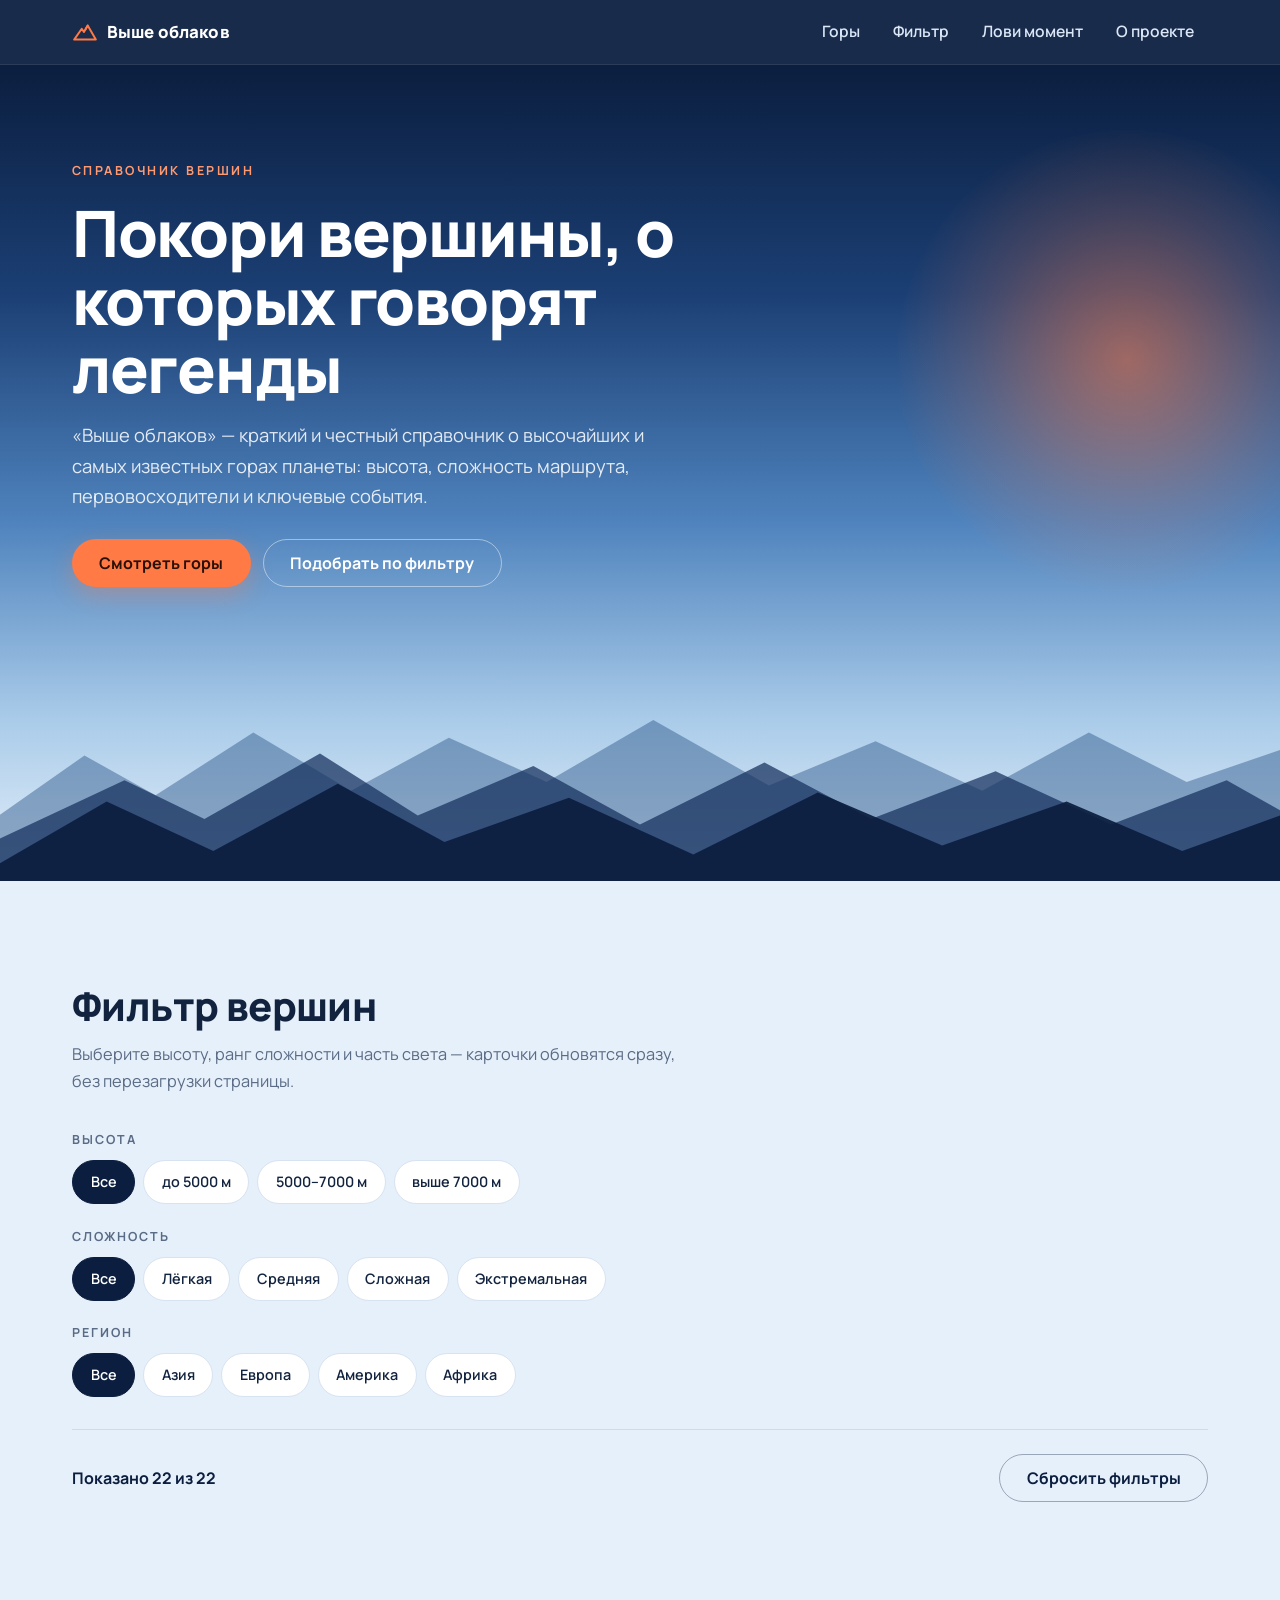
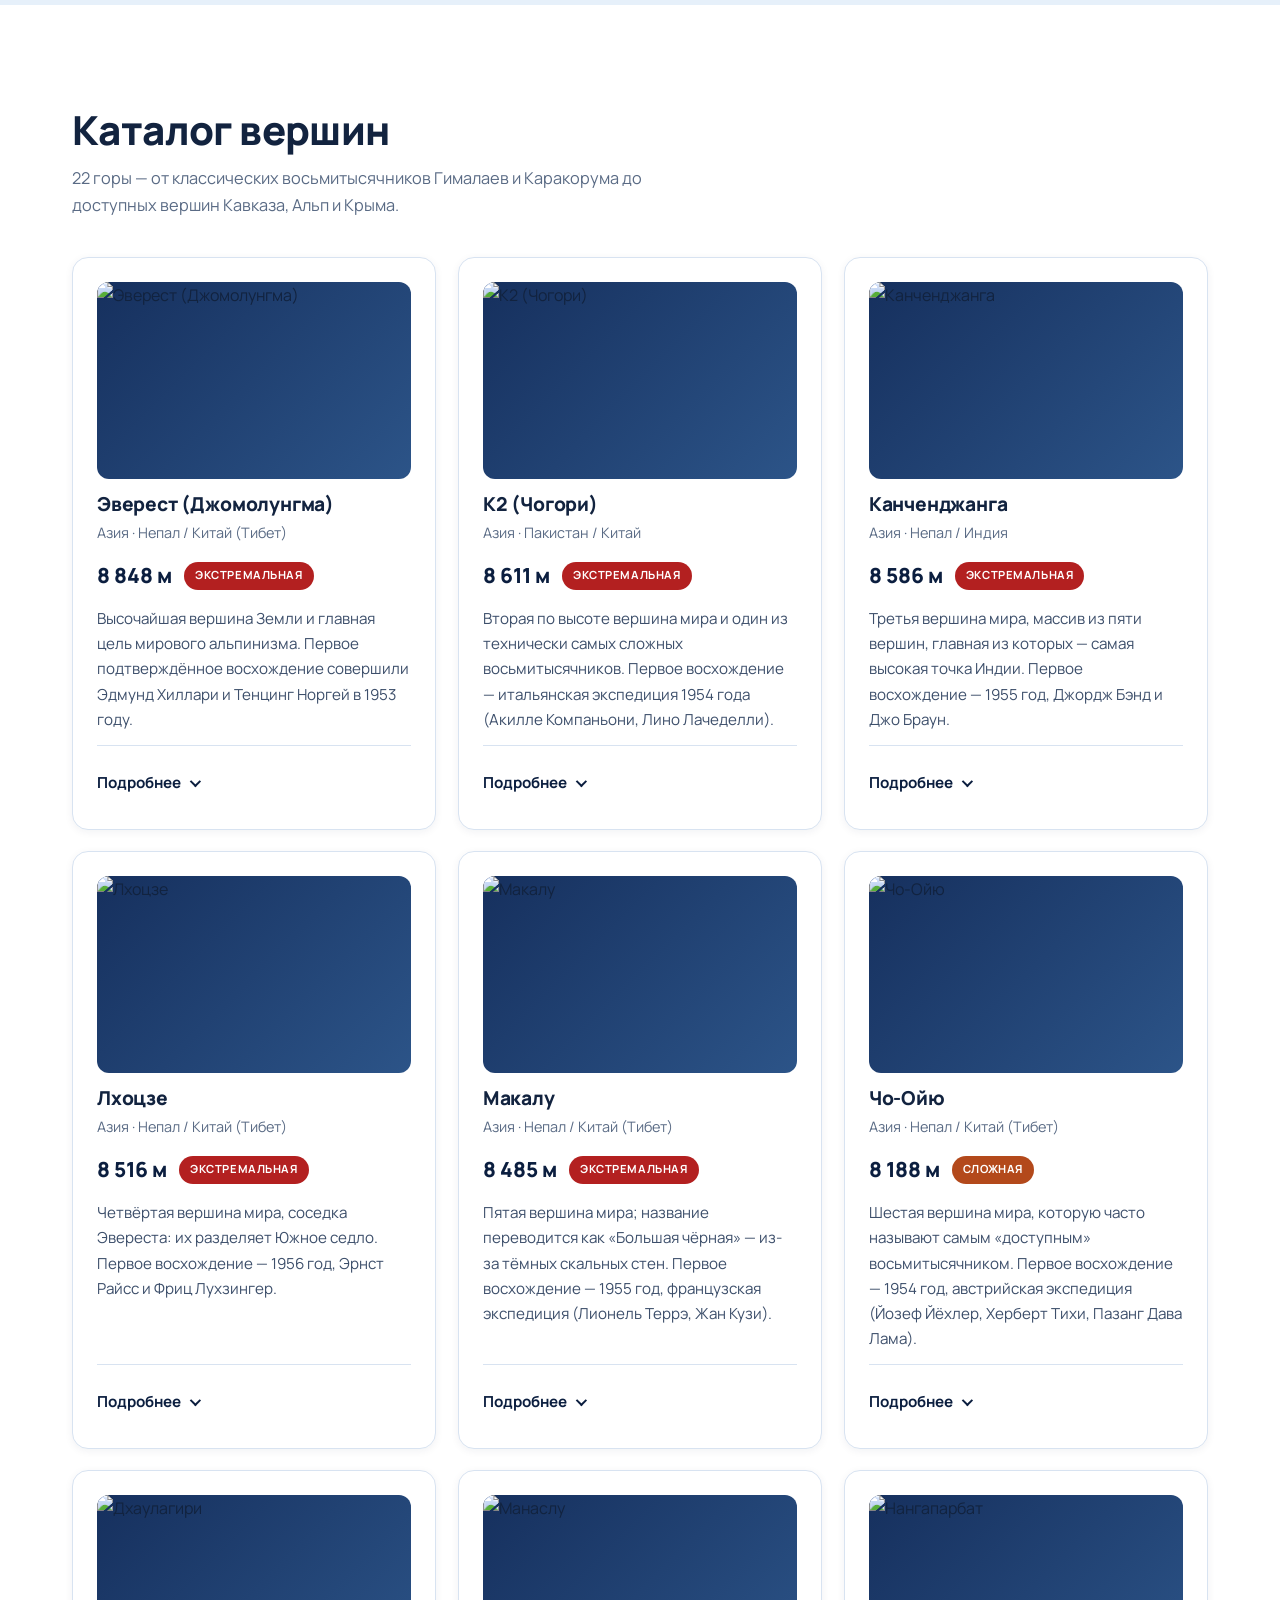
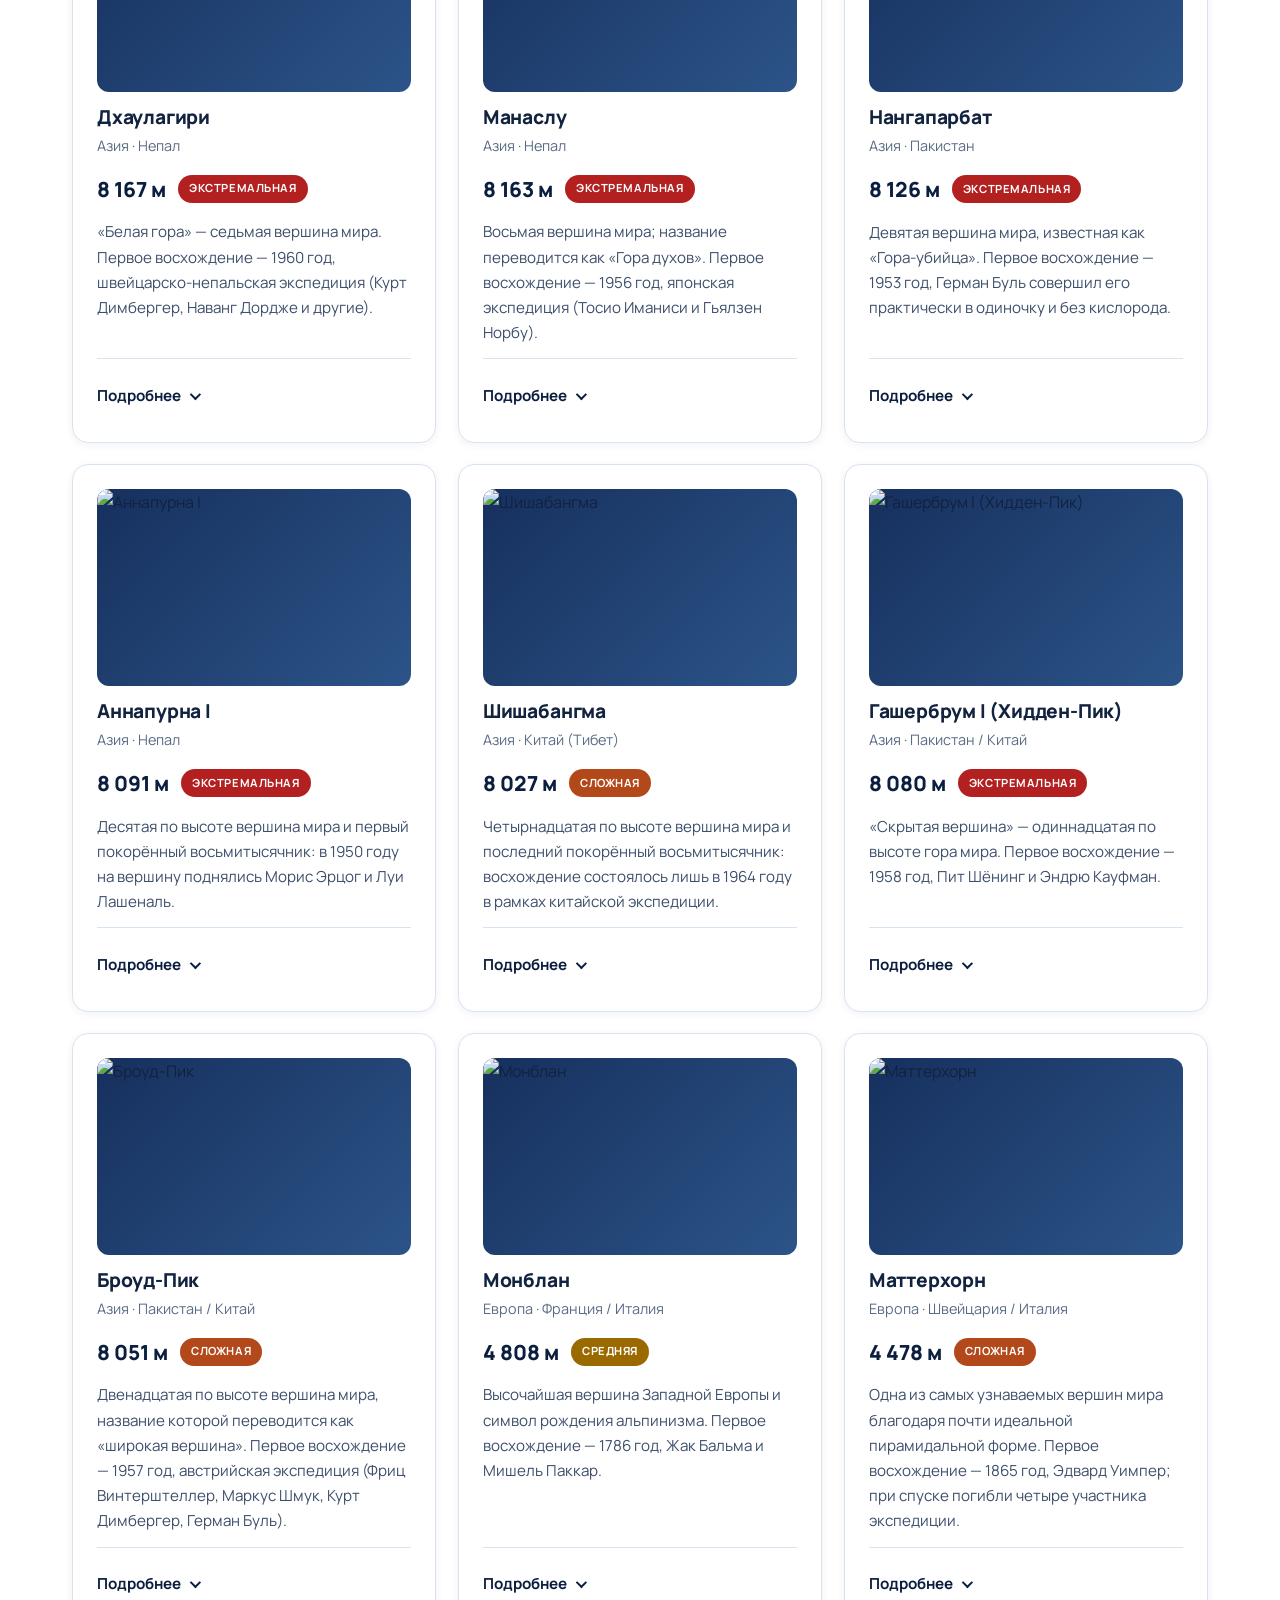
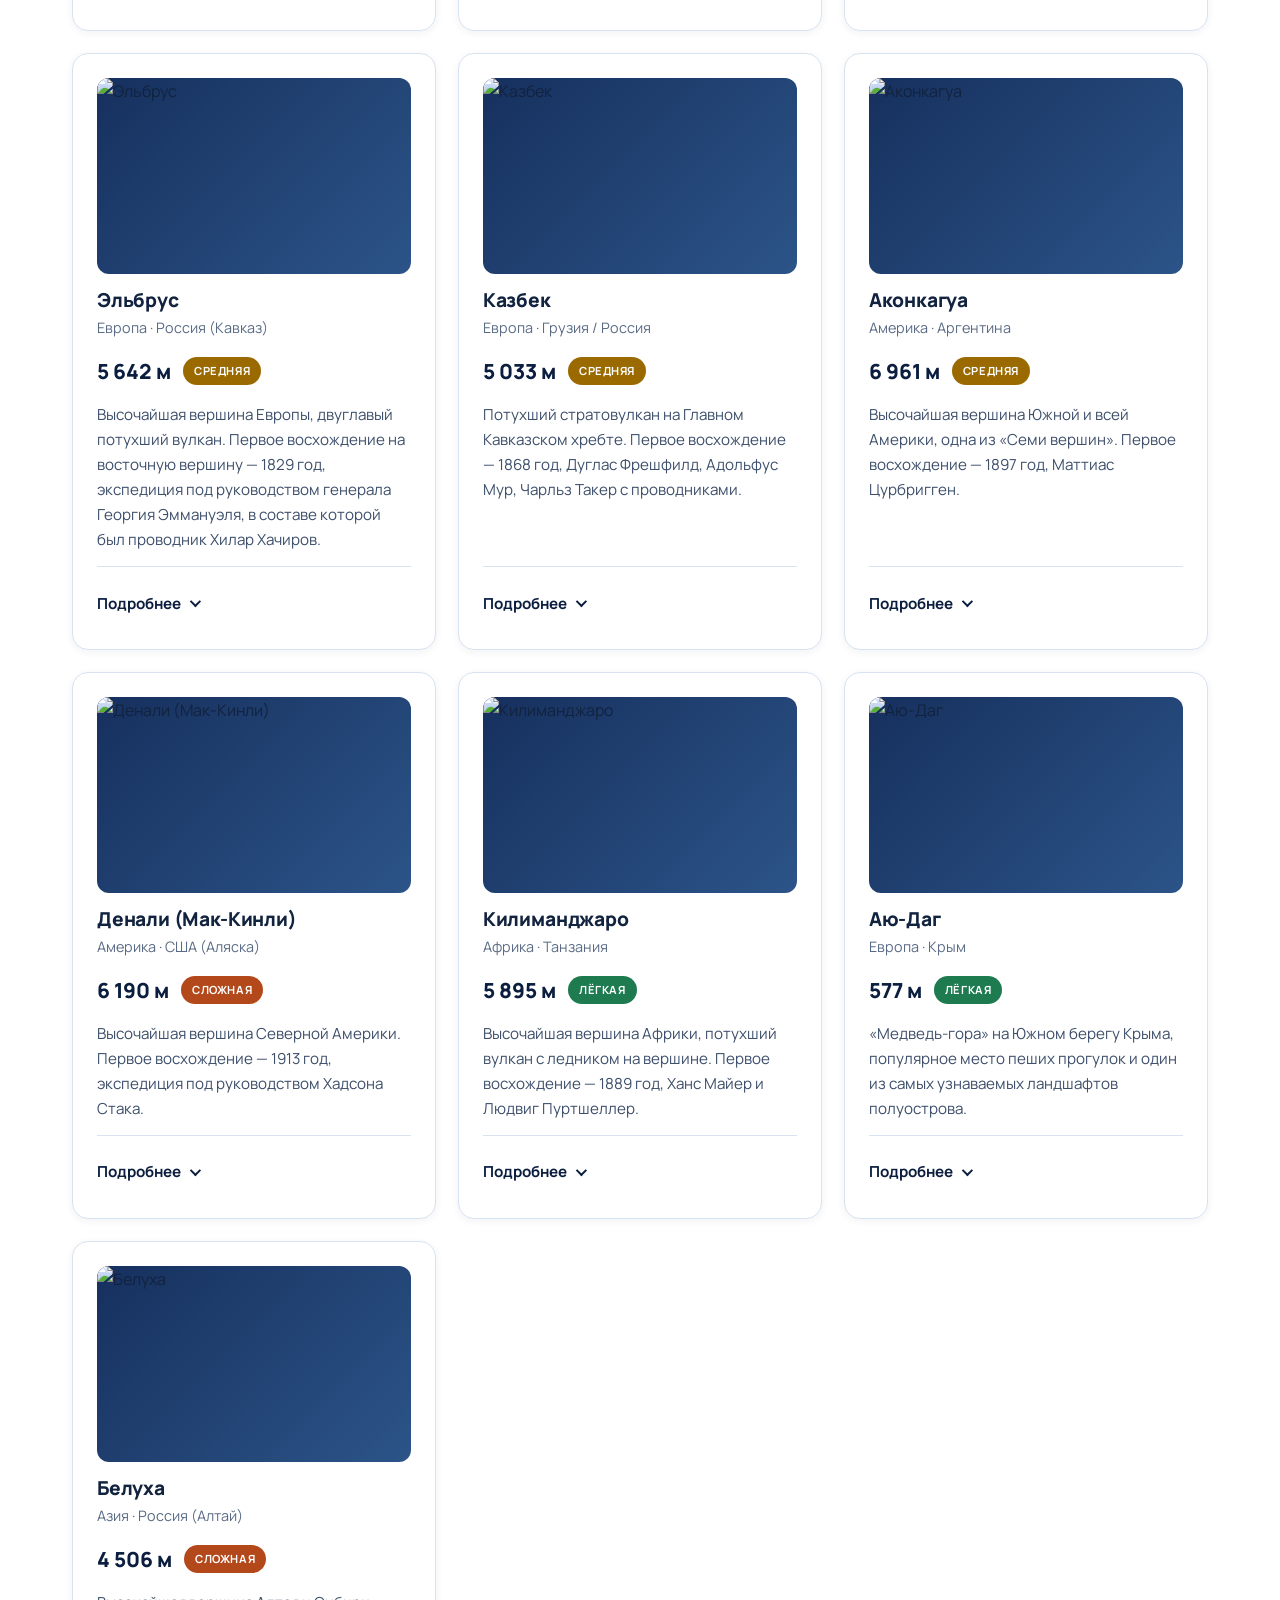
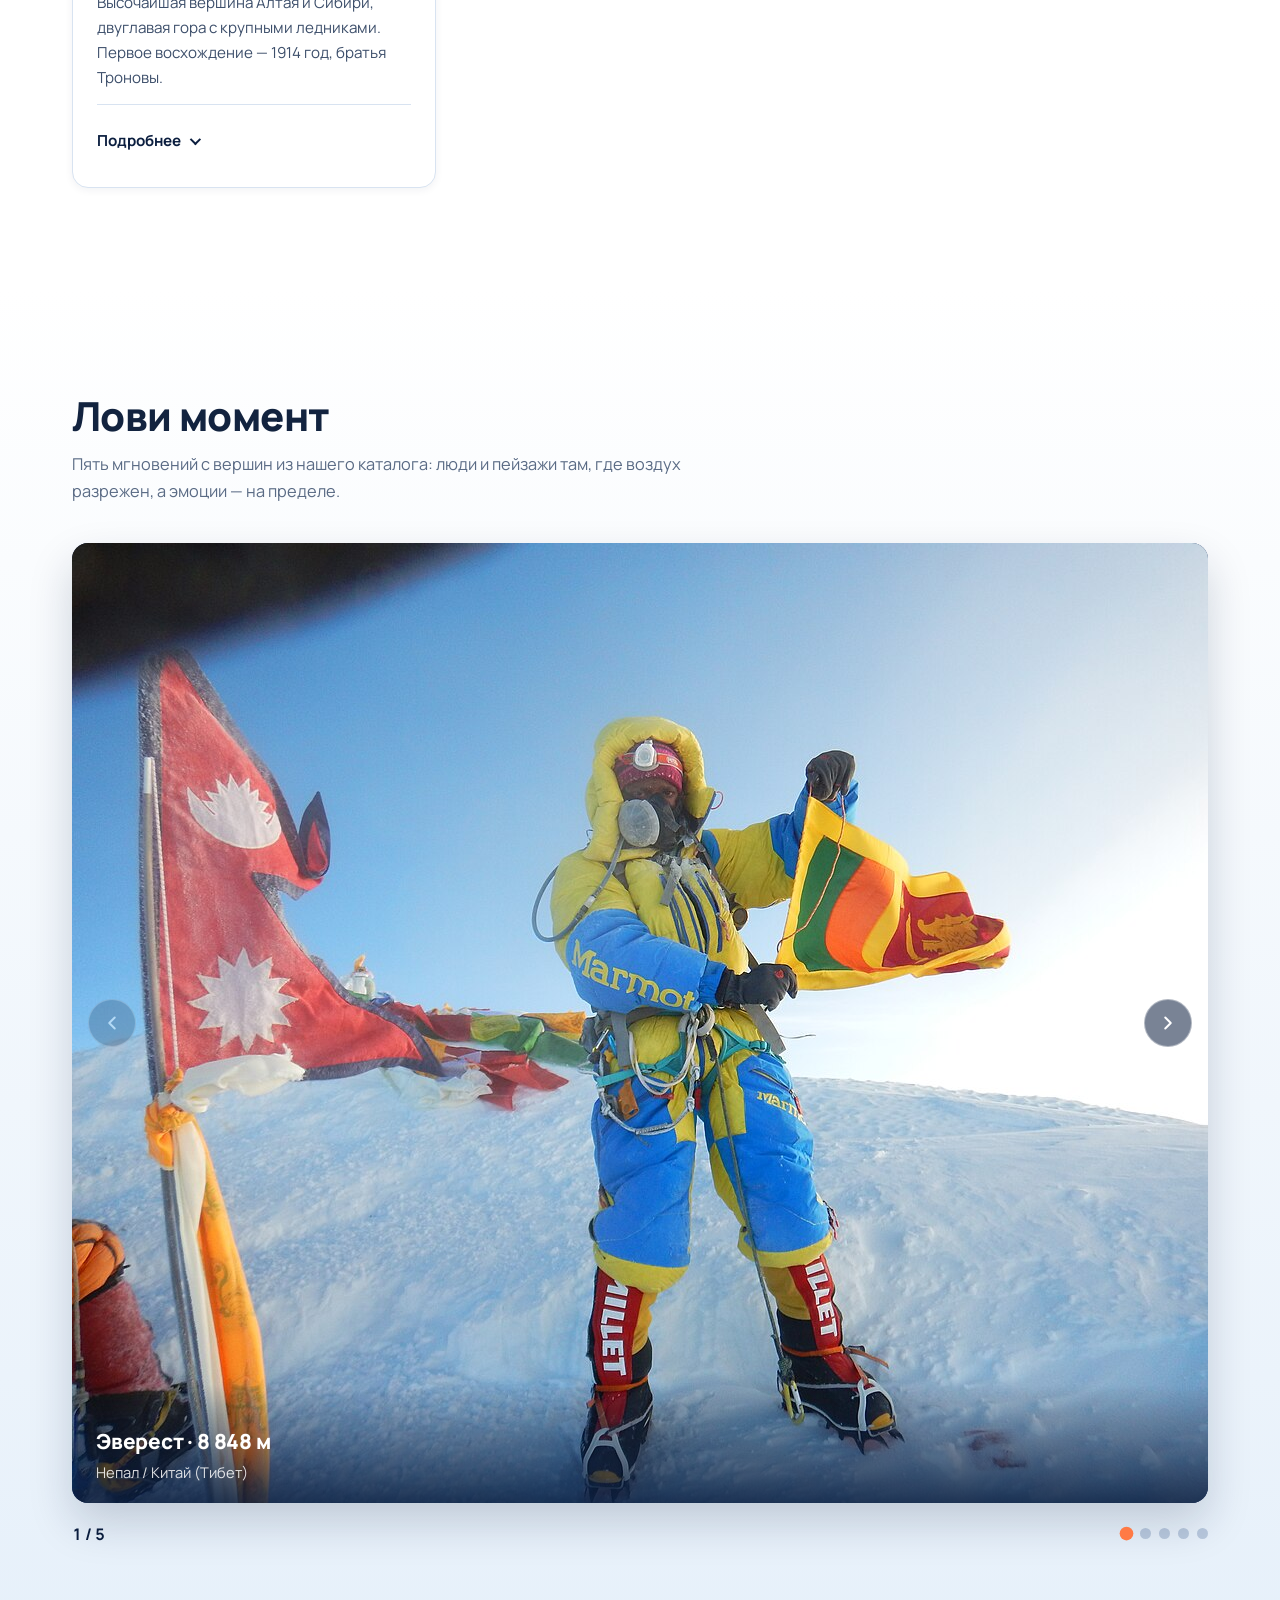
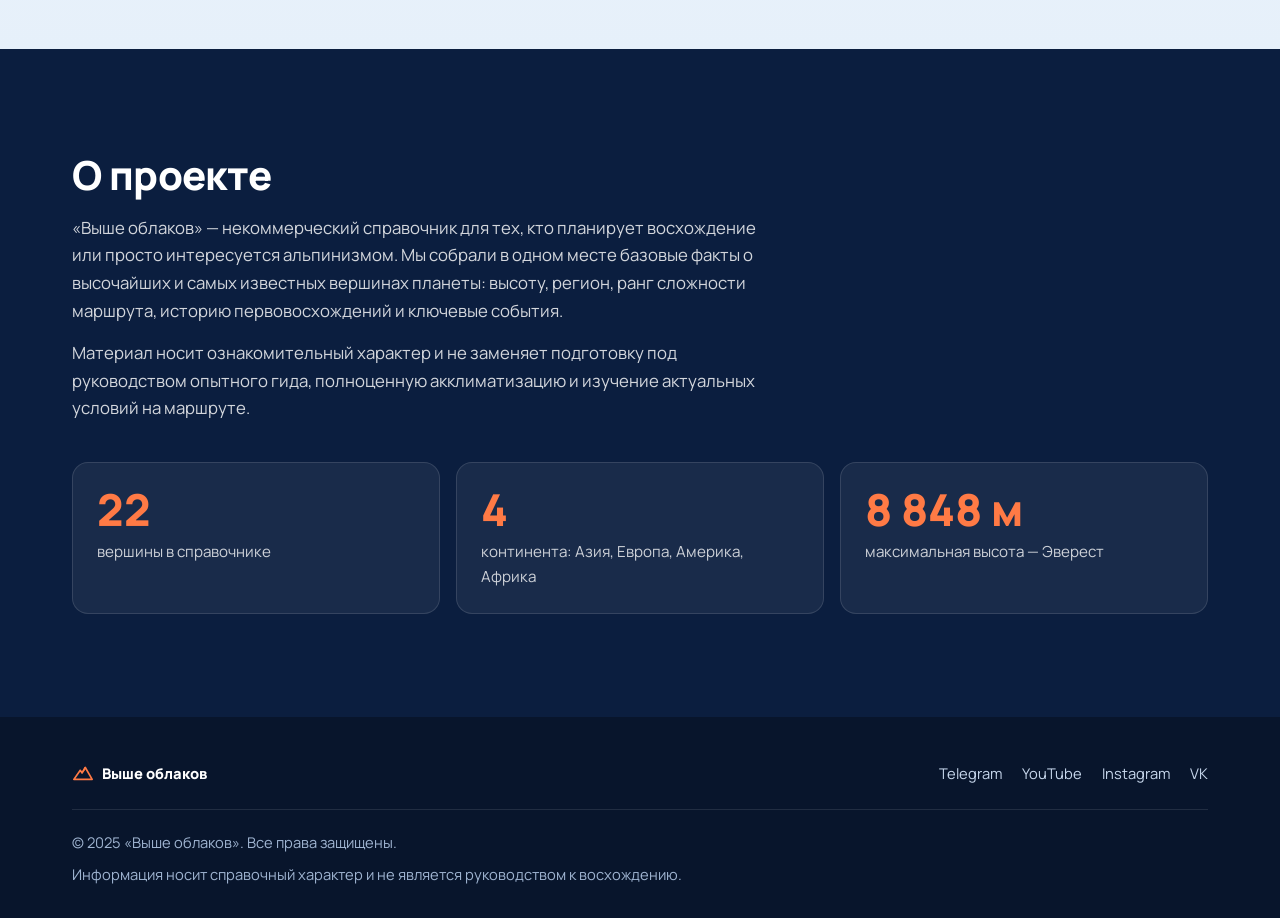
==== commit 0bc5d971: "Добавление фото-карусели" ====
--- a/index1.html
+++ b/index1.html
@@ -11,729 +11,7 @@
 <link rel="preconnect" href="https://fonts.gstatic.com" crossorigin>
 <link href="https://fonts.googleapis.com/css2?family=Manrope:wght@400;500;600;700;800&display=swap" rel="stylesheet">
 
-<style>
-/* ============================================================
-   1. ПЕРЕМЕННЫЕ И БАЗОВЫЕ СТИЛИ
-   ============================================================ */
-:root{
-  /* — Основная палитра — */
-  --color-deep:#0B1E3F;        /* глубокий синий */
-  --color-deep-2:#16305e;      /* синий посветлее (панели) */
-  --color-ice:#E6F0FA;         /* ледяной */
-  --color-accent:#FF7A45;      /* закатный оранжевый */
-  --color-accent-soft:#ff9a70;
-  --color-white:#ffffff;
-  --color-text:#12233f;
-  --color-muted:#5a6b85;
-  --color-border:#d8e3f1;
-  --color-footer:#08152c;
-
-  /* — Бейджи сложности (контраст с белым ≥ 4.5:1) — */
-  --badge-easy:#1e7a4f;
-  --badge-medium:#9a6a00;
-  --badge-hard:#b3491b;
-  --badge-extreme:#b32020;
-
-  /* — Геометрия — */
-  --radius-md:12px;
-  --radius-lg:16px;
-  --radius-pill:999px;
-
-  /* — Тени — */
-  --shadow-sm:0 2px 8px rgba(11,30,63,.06);
-  --shadow-md:0 10px 26px rgba(11,30,63,.10);
-  --shadow-lg:0 20px 44px rgba(11,30,63,.18);
-
-  /* — Ритм и сетка — */
-  --section-pad:clamp(3.5rem, 8vw, 7rem);
-  --container:1200px;
-  --transition:.3s ease;
-}
-
-*,
-*::before,
-*::after{ box-sizing:border-box; }
-
-html{
-  scroll-behavior:smooth;
-  scroll-padding-top:5.5rem;      /* отступ под липкую шапку */
-  -webkit-text-size-adjust:100%;
-}
-
-body{
-  margin:0;
-  font-family:'Manrope', system-ui, -apple-system, 'Segoe UI', Roboto, Arial, sans-serif;
-  font-size:1rem;
-  line-height:1.65;
-  color:var(--color-text);
-  background:var(--color-white);
-}
-
-h1, h2, h3, p, ul, ol, figure{ margin:0; }
-ul, ol{ padding:0; list-style:none; }
-img, svg{ display:block; max-width:100%; }
-button{ font:inherit; color:inherit; }
-a{ color:inherit; }
-
-/* Видимый фокус только при клавиатурной навигации */
-:focus-visible{
-  outline:3px solid var(--color-accent);
-  outline-offset:3px;
-  border-radius:6px;
-}
-
-/* Утилита-контейнер */
-.container{
-  width:100%;
-  max-width:var(--container);
-  margin-inline:auto;
-  padding-inline:clamp(1rem, 4vw, 2rem);
-}
-
-/* ============================================================
-   2. ШАПКА И НАВИГАЦИЯ
-   ============================================================ */
-.header{
-  position:sticky;
-  top:0;
-  z-index:60;
-  background:rgba(11,30,63,.94);
-  -webkit-backdrop-filter:blur(12px);
-  backdrop-filter:blur(12px);
-  border-bottom:1px solid rgba(255,255,255,.08);
-}
-
-.header__inner{
-  position:relative;
-  display:flex;
-  align-items:center;
-  justify-content:space-between;
-  gap:1rem;
-  min-height:64px;
-}
-
-/* Логотип */
-.logo{
-  display:inline-flex;
-  align-items:center;
-  gap:.55rem;
-  padding:.4rem 0;
-  color:#fff;
-  text-decoration:none;
-  font-weight:800;
-  font-size:1.05rem;
-  letter-spacing:.01em;
-}
-.logo__icon{
-  width:26px;
-  height:26px;
-  flex:0 0 auto;
-  color:var(--color-accent);
-}
-.logo:hover .logo__icon{ transform:translateY(-2px); }
-.logo__icon{ transition:transform var(--transition); }
-
-/* Бургер (только мобильные) */
-.burger{
-  display:inline-flex;
-  flex-direction:column;
-  align-items:center;
-  justify-content:center;
-  gap:5px;
-  width:44px;
-  height:44px;
-  padding:0;
-  background:transparent;
-  border:0;
-  border-radius:10px;
-  cursor:pointer;
-  transition:background var(--transition);
-}
-.burger:hover{ background:rgba(255,255,255,.1); }
-.burger__line{
-  width:20px;
-  height:2px;
-  background:#fff;
-  border-radius:2px;
-  transition:transform var(--transition), opacity var(--transition);
-}
-.burger.is-active .burger__line:nth-child(1){ transform:translateY(7px) rotate(45deg); }
-.burger.is-active .burger__line:nth-child(2){ opacity:0; }
-.burger.is-active .burger__line:nth-child(3){ transform:translateY(-7px) rotate(-45deg); }
-
-/* Меню — мобильная версия (выпадающая панель) */
-.nav{
-  position:absolute;
-  top:calc(100% + .5rem);
-  left:clamp(1rem, 4vw, 2rem);
-  right:clamp(1rem, 4vw, 2rem);
-  display:none;
-  padding:.5rem;
-  background:var(--color-deep-2);
-  border:1px solid rgba(255,255,255,.1);
-  border-radius:var(--radius-md);
-  box-shadow:var(--shadow-lg);
-}
-.nav.is-open{ display:block; }
-.nav__list{
-  display:flex;
-  flex-direction:column;
-  gap:.15rem;
-}
-.nav__link{
-  display:block;
-  padding:.75rem 1rem;
-  border-radius:10px;
-  color:#dbe7f7;
-  text-decoration:none;
-  font-weight:600;
-  font-size:.98rem;
-  transition:background var(--transition), color var(--transition);
-}
-.nav__link:hover{
-  background:rgba(255,255,255,.12);
-  color:#fff;
-}
-
-/* Меню — планшет и десктоп */
-@media (min-width:820px){
-  .burger{ display:none; }
-  .nav{
-    position:static;
-    display:block;
-    left:auto;
-    right:auto;
-    padding:0;
-    background:none;
-    border:0;
-    box-shadow:none;
-  }
-  .nav__list{
-    flex-direction:row;
-    gap:.25rem;
-  }
-  .nav__link{ padding:.55rem .9rem; }
-}
-
-/* ============================================================
-   3. HERO-СЕКЦИЯ
-   ============================================================ */
-.hero{
-  position:relative;
-  isolation:isolate;
-  overflow:hidden;
-  display:flex;
-  flex-direction:column;
-  min-height:88vh;
-  color:#fff;
-  background:linear-gradient(
-    180deg,
-    #0B1E3F 0%,
-    #1b3f74 28%,
-    #4f83bd 56%,
-    #a9cbe9 80%,
-    #E6F0FA 100%
-  );
-}
-
-/* Закатное свечение */
-.hero__glow{
-  position:absolute;
-  top:8%;
-  right:-6%;
-  z-index:0;
-  width:min(460px, 72vw);
-  aspect-ratio:1;
-  border-radius:50%;
-  background:radial-gradient(circle,
-      rgba(255,122,69,.55) 0%,
-      rgba(255,122,69,.18) 45%,
-      rgba(255,122,69,0) 72%);
-  pointer-events:none;
-}
-
-.hero__inner{
-  position:relative;
-  z-index:2;
-  flex:1 1 auto;
-  display:flex;
-  flex-direction:column;
-  align-items:flex-start;
-  justify-content:center;
-  gap:1.1rem;
-  padding-top:clamp(3rem, 9vw, 6rem);
-  padding-bottom:clamp(2.5rem, 6vw, 4rem);
-}
-
-.hero__eyebrow{
-  font-size:.78rem;
-  font-weight:700;
-  letter-spacing:.2em;
-  text-transform:uppercase;
-  color:var(--color-accent-soft);
-}
-
-.hero__title{
-  max-width:16ch;
-  font-size:clamp(2.1rem, 6.2vw, 4rem);
-  font-weight:800;
-  line-height:1.06;
-  letter-spacing:-.02em;
-}
-
-.hero__text{
-  max-width:56ch;
-  font-size:clamp(1rem, 1.6vw, 1.15rem);
-  color:rgba(255,255,255,.86);
-}
-
-.hero__actions{
-  display:flex;
-  flex-wrap:wrap;
-  gap:.75rem;
-  margin-top:.6rem;
-}
-
-/* Силуэт гор — SVG в потоке, прижат к низу секции */
-.hero__mountains{
-  position:relative;
-  z-index:1;
-  margin-top:auto;
-  line-height:0;
-  will-change:transform;
-}
-.hero__mountains svg{
-  width:100%;
-  height:clamp(120px, 18vw, 230px);
-}
-
-/* ============================================================
-   4. КНОПКИ
-   ============================================================ */
-.btn{
-  display:inline-flex;
-  align-items:center;
-  justify-content:center;
-  gap:.5rem;
-  min-height:48px;
-  padding:.8rem 1.65rem;
-  border:1px solid transparent;
-  border-radius:var(--radius-pill);
-  font-size:1rem;
-  font-weight:700;
-  line-height:1;
-  text-decoration:none;
-  cursor:pointer;
-  transition:transform var(--transition),
-             background var(--transition),
-             color var(--transition),
-             border-color var(--transition),
-             box-shadow var(--transition);
-}
-.btn--accent{
-  background:var(--color-accent);
-  color:#2a1108;
-  box-shadow:0 8px 22px rgba(255,122,69,.32);
-}
-.btn--accent:hover{
-  background:var(--color-accent-soft);
-  transform:translateY(-2px);
-  box-shadow:0 14px 30px rgba(255,122,69,.42);
-}
-.btn--ghost{
-  background:transparent;
-  border-color:rgba(11,30,63,.35);
-  color:var(--color-deep);
-}
-.btn--ghost:hover{
-  background:var(--color-deep);
-  border-color:var(--color-deep);
-  color:#fff;
-  transform:translateY(-2px);
-}
-
-/* ============================================================
-   5. ОБЩИЕ СЕКЦИИ
-   ============================================================ */
-.section{ padding:var(--section-pad) 0; }
-.section--ice{ background:var(--color-ice); }
-
-.section__title{
-  font-size:clamp(1.65rem, 3.6vw, 2.5rem);
-  font-weight:800;
-  line-height:1.15;
-  letter-spacing:-.015em;
-}
-.section__subtitle{
-  max-width:62ch;
-  margin-top:.75rem;
-  font-size:1.02rem;
-  color:var(--color-muted);
-}
-
-/* ============================================================
-   6. СЕКЦИЯ ФИЛЬТРОВ
-   ============================================================ */
-.filters__groups{
-  display:flex;
-  flex-direction:column;
-  gap:1.4rem;
-  margin-top:2.2rem;
-}
-
-.filter-group{
-  display:flex;
-  flex-direction:column;
-  gap:.6rem;
-}
-
-.filter-group__title{
-  font-size:.78rem;
-  font-weight:700;
-  letter-spacing:.16em;
-  text-transform:uppercase;
-  color:var(--color-muted);
-}
-
-/* На мобильных «пилюли» прокручиваются по горизонтали */
-.filter-group__pills{
-  display:flex;
-  gap:.5rem;
-  overflow-x:auto;
-  padding-bottom:.35rem;
-  scrollbar-width:thin;
-}
-
-.pill{
-  flex:0 0 auto;
-  min-height:44px;
-  padding:.5rem 1.1rem;
-  border:1px solid var(--color-border);
-  border-radius:var(--radius-pill);
-  background:#fff;
-  color:var(--color-text);
-  font-size:.9rem;
-  font-weight:600;
-  white-space:nowrap;
-  cursor:pointer;
-  transition:background var(--transition),
-             color var(--transition),
-             border-color var(--transition),
-             transform var(--transition);
-}
-.pill:hover{
-  border-color:var(--color-accent);
-  color:#a8431b;
-  transform:translateY(-1px);
-}
-.pill.is-active{
-  background:var(--color-deep);
-  border-color:var(--color-deep);
-  color:#fff;
-}
-.pill.is-active:hover{ color:#fff; }
-
-@media (min-width:900px){
-  .filter-group__pills{
-    flex-wrap:wrap;
-    overflow:visible;
-    padding-bottom:0;
-  }
-}
-
-.filters__footer{
-  display:flex;
-  flex-wrap:wrap;
-  align-items:center;
-  justify-content:space-between;
-  gap:1rem;
-  margin-top:2rem;
-  padding-top:1.5rem;
-  border-top:1px solid rgba(11,30,63,.1);
-}
-.filters__count{
-  font-weight:700;
-  color:var(--color-deep);
-}
-
-/* ============================================================
-   7. КАТАЛОГ ГОР
-   ============================================================ */
-.catalog__grid{
-  display:grid;
-  grid-template-columns:repeat(auto-fit, minmax(min(100%, 270px), 1fr));
-  gap:1.35rem;
-  margin-top:2.4rem;
-}
-
-/* Карточка */
-.mountain-card{
-  display:flex;
-  flex-direction:column;
-  gap:.85rem;
-  padding:1.5rem;
-  background:#fff;
-  border:1px solid var(--color-border);
-  border-radius:var(--radius-lg);
-  box-shadow:var(--shadow-sm);
-  transition:transform var(--transition),
-             box-shadow var(--transition),
-             border-color var(--transition);
-}
-.mountain-card:hover{
-  transform:translateY(-6px);
-  box-shadow:var(--shadow-lg);
-  border-color:#c3d6ec;
-}
-/* Атрибут hidden должен побеждать display:flex */
-.mountain-card[hidden]{ display:none; }
-
-.mountain-card__header{ display:block; }
-
-/* Фото вершины */
-.mountain-card__media{
-  position:relative;
-  overflow:hidden;
-  aspect-ratio:16/10;
-  border-radius:var(--radius-md);
-  background:linear-gradient(135deg, var(--color-deep-2), #2c5488);
-}
-.mountain-card__media img{
-  width:100%;
-  height:100%;
-  object-fit:cover;
-  transition:transform .5s ease;
-}
-.mountain-card:hover .mountain-card__media img{ transform:scale(1.06); }
-
-.mountain-card__title{
-  font-size:1.2rem;
-  font-weight:800;
-  line-height:1.25;
-  letter-spacing:-.01em;
-}
-
-.mountain-card__location{
-  margin-top:.3rem;
-  font-size:.9rem;
-  color:var(--color-muted);
-}
-
-.mountain-card__stats{
-  display:flex;
-  flex-wrap:wrap;
-  align-items:center;
-  gap:.75rem;
-}
-
-.mountain-card__height{
-  font-size:1.3rem;
-  font-weight:800;
-  color:var(--color-deep);
-  white-space:nowrap;
-}
-
-.mountain-card__desc{
-  font-size:.95rem;
-  color:#3d4f6b;
-}
-
-/* Бейдж сложности */
-.badge{
-  display:inline-flex;
-  align-items:center;
-  padding:.3rem .7rem;
-  border-radius:var(--radius-pill);
-  font-size:.7rem;
-  font-weight:700;
-  letter-spacing:.05em;
-  text-transform:uppercase;
-  color:#fff;
-  white-space:nowrap;
-}
-.badge--easy{ background:var(--badge-easy); }
-.badge--medium{ background:var(--badge-medium); }
-.badge--hard{ background:var(--badge-hard); }
-.badge--extreme{ background:var(--badge-extreme); }
-
-/* Аккордеон «Подробнее» */
-.mountain-card__details{
-  margin-top:auto;
-  padding-top:.9rem;
-  border-top:1px solid var(--color-border);
-}
-
-.mountain-card__summary{
-  display:inline-flex;
-  align-items:center;
-  gap:.55rem;
-  min-height:44px;
-  padding:.25rem 0;
-  color:var(--color-deep);
-  font-weight:700;
-  font-size:.95rem;
-  list-style:none;
-  cursor:pointer;
-  transition:color var(--transition);
-}
-.mountain-card__summary::-webkit-details-marker{ display:none; }
-.mountain-card__summary::after{
-  content:'';
-  width:8px;
-  height:8px;
-  border-right:2px solid currentColor;
-  border-bottom:2px solid currentColor;
-  transform:rotate(45deg) translateY(-2px);
-  transition:transform var(--transition);
-}
-.mountain-card__summary:hover{ color:#a8431b; }
-.mountain-card__details[open] .mountain-card__summary::after{
-  transform:rotate(-135deg) translateY(-2px);
-}
-
-.mountain-card__body{
-  margin-top:.6rem;
-  font-size:.9rem;
-  color:var(--color-muted);
-}
-.mountain-card__details[open] .mountain-card__body{
-  animation:fadeSlide .3s ease;
-}
-
-@keyframes fadeSlide{
-  from{ opacity:0; transform:translateY(-6px); }
-  to{ opacity:1; transform:none; }
-}
-
-/* Состояние «ничего не найдено» */
-.catalog__empty{
-  display:none;
-  padding:3rem 1rem;
-  text-align:center;
-  font-size:1.05rem;
-  color:var(--color-muted);
-}
-.catalog__empty.is-visible{ display:block; }
-
-/* ============================================================
-   8. СЕКЦИЯ «О ПРОЕКТЕ»
-   ============================================================ */
-.about{
-  background:var(--color-deep);
-  color:#fff;
-}
-.about__lead{
-  max-width:70ch;
-  margin-top:1rem;
-  font-size:1.05rem;
-  color:rgba(255,255,255,.82);
-}
-.about__lead + .about__lead{ margin-top:.9rem; }
-
-.stats{
-  display:grid;
-  grid-template-columns:1fr;
-  gap:1rem;
-  margin-top:2.5rem;
-}
-@media (min-width:640px){
-  .stats{ grid-template-columns:repeat(3, 1fr); }
-}
-
-.stats__item{
-  padding:1.5rem;
-  background:rgba(255,255,255,.06);
-  border:1px solid rgba(255,255,255,.12);
-  border-radius:var(--radius-lg);
-  transition:background var(--transition), border-color var(--transition);
-}
-.stats__item:hover{
-  background:rgba(255,255,255,.1);
-  border-color:rgba(255,122,69,.5);
-}
-.stats__value{
-  display:block;
-  font-size:clamp(2rem, 4vw, 2.75rem);
-  font-weight:800;
-  line-height:1;
-  color:var(--color-accent);
-}
-.stats__label{
-  display:block;
-  margin-top:.5rem;
-  font-size:.95rem;
-  color:rgba(255,255,255,.78);
-}
-
-/* ============================================================
-   9. ФУТЕР
-   ============================================================ */
-.footer{
-  padding:2.75rem 0 2rem;
-  background:var(--color-footer);
-  color:#9fb4d1;
-  font-size:.92rem;
-}
-.footer__inner{
-  display:flex;
-  flex-direction:column;
-  gap:1.5rem;
-}
-.footer__top{
-  display:flex;
-  flex-wrap:wrap;
-  align-items:center;
-  justify-content:space-between;
-  gap:1rem;
-}
-.footer__brand{
-  display:inline-flex;
-  align-items:center;
-  gap:.5rem;
-  color:#fff;
-  font-weight:800;
-}
-.footer__brand svg{
-  width:22px;
-  height:22px;
-  color:var(--color-accent);
-}
-.footer__links{
-  display:flex;
-  flex-wrap:wrap;
-  gap:.5rem 1.25rem;
-}
-.footer__link{
-  color:#c7d7ec;
-  text-decoration:none;
-  transition:color var(--transition);
-}
-.footer__link:hover{
-  color:var(--color-accent);
-  text-decoration:underline;
-}
-.footer__bottom{
-  display:flex;
-  flex-direction:column;
-  gap:.5rem;
-  padding-top:1.25rem;
-  border-top:1px solid rgba(255,255,255,.1);
-}
-
-/* ============================================================
-   10. ДОСТУПНОСТЬ: УМЕНЬШЕННАЯ АНИМАЦИЯ
-   ============================================================ */
-@media (prefers-reduced-motion:reduce){
-  html{ scroll-behavior:auto; }
-  *,
-  *::before,
-  *::after{
-    animation-duration:.01ms !important;
-    animation-iteration-count:1 !important;
-    transition-duration:.01ms !important;
-  }
-}
-</style>
+<link rel="stylesheet" href="index1.css">
 </head>
 
 <body>
@@ -765,6 +43,7 @@
       <ul class="nav__list">
         <li><a class="nav__link" href="#catalog">Горы</a></li>
         <li><a class="nav__link" href="#filter">Фильтр</a></li>
+        <li><a class="nav__link" href="#moments">Лови момент</a></li>
         <li><a class="nav__link" href="#about">О проекте</a></li>
       </ul>
     </nav>
@@ -1648,6 +927,110 @@
   </section>
 
   <!-- ============================================================
+       ЛОВИ МОМЕНТ (карусель)
+       ============================================================ -->
+  <section class="section moments" id="moments">
+    <div class="container">
+      <h2 class="section__title">Лови момент</h2>
+      <p class="section__subtitle">
+        Пять мгновений с вершин из нашего каталога: люди и пейзажи там,
+        где воздух разрежен, а эмоции — на пределе.
+      </p>
+
+      <div class="carousel" id="moment-carousel"
+           aria-roledescription="карусель" aria-label="Фотографии с горных вершин">
+
+        <div class="carousel__stage">
+          <div class="carousel__viewport">
+            <ul class="carousel__track" id="moment-track" aria-live="off">
+
+              <li class="carousel__slide is-active" role="group" aria-roledescription="слайд" aria-label="1 из 5">
+                <figure class="moment">
+                  <img class="moment__img" src="Фото проекта/mount-everest.jpg"
+                       alt="Альпинистка с флагом на вершине Эвереста"
+                       width="1280" height="960" loading="lazy" decoding="async">
+                  <figcaption class="moment__caption">
+                    <span class="moment__peak">Эверест · 8 848 м</span>
+                    <span class="moment__place">Непал / Китай (Тибет)</span>
+                  </figcaption>
+                </figure>
+              </li>
+
+              <li class="carousel__slide" role="group" aria-roledescription="слайд" aria-label="2 из 5">
+                <figure class="moment">
+                  <img class="moment__img" src="Фото проекта/mount-elbrus.jpg"
+                       alt="Альпинист на вершине Эльбруса"
+                       width="1280" height="960" loading="lazy" decoding="async">
+                  <figcaption class="moment__caption">
+                    <span class="moment__peak">Эльбрус · 5 642 м</span>
+                    <span class="moment__place">Россия (Кавказ)</span>
+                  </figcaption>
+                </figure>
+              </li>
+
+              <li class="carousel__slide" role="group" aria-roledescription="слайд" aria-label="3 из 5">
+                <figure class="moment">
+                  <img class="moment__img" src="Фото проекта/kilimanjaro-uhuru-peak.jpg"
+                       alt="Альпинист у таблички на пике Ухуру, Килиманджаро"
+                       width="1280" height="854" loading="lazy" decoding="async">
+                  <figcaption class="moment__caption">
+                    <span class="moment__peak">Килиманджаро · 5 895 м</span>
+                    <span class="moment__place">Танзания (пик Ухуру)</span>
+                  </figcaption>
+                </figure>
+              </li>
+
+              <li class="carousel__slide" role="group" aria-roledescription="слайд" aria-label="4 из 5">
+                <figure class="moment">
+                  <img class="moment__img" src="Фото проекта/summit-matterhorn.jpg"
+                       alt="Альпинисты на вершине Маттерхорна"
+                       width="1280" height="960" loading="lazy" decoding="async">
+                  <figcaption class="moment__caption">
+                    <span class="moment__peak">Маттерхорн · 4 478 м</span>
+                    <span class="moment__place">Швейцария / Италия</span>
+                  </figcaption>
+                </figure>
+              </li>
+
+              <li class="carousel__slide" role="group" aria-roledescription="слайд" aria-label="5 из 5">
+                <figure class="moment">
+                  <img class="moment__img" src="Фото проекта/aconcagua-summit.jpg"
+                       alt="Альпинист на вершине Аконкагуа"
+                       width="1280" height="960" loading="lazy" decoding="async">
+                  <figcaption class="moment__caption">
+                    <span class="moment__peak">Аконкагуа · 6 961 м</span>
+                    <span class="moment__place">Аргентина</span>
+                  </figcaption>
+                </figure>
+              </li>
+
+            </ul>
+          </div>
+
+          <button class="carousel__arrow carousel__arrow--prev" type="button" data-action="prev" aria-label="Предыдущее фото">
+            <svg viewBox="0 0 24 24" fill="none" stroke="currentColor" stroke-width="2.2"
+                 stroke-linecap="round" stroke-linejoin="round" aria-hidden="true">
+              <path d="M15 18l-6-6 6-6"/>
+            </svg>
+          </button>
+          <button class="carousel__arrow carousel__arrow--next" type="button" data-action="next" aria-label="Следующее фото">
+            <svg viewBox="0 0 24 24" fill="none" stroke="currentColor" stroke-width="2.2"
+                 stroke-linecap="round" stroke-linejoin="round" aria-hidden="true">
+              <path d="M9 6l6 6-6 6"/>
+            </svg>
+          </button>
+        </div>
+
+        <div class="carousel__footer">
+          <p class="carousel__counter" id="moment-counter" role="status" aria-live="polite">1 / 5</p>
+          <div class="carousel__dots" id="moment-dots" role="tablist" aria-label="Выбор слайда"></div>
+        </div>
+
+      </div>
+    </div>
+  </section>
+
+  <!-- ============================================================
        О ПРОЕКТЕ
        ============================================================ -->
   <section class="section about" id="about">
@@ -1715,188 +1098,7 @@
   </div>
 </footer>
 
-<script>
-/* ============================================================
-   ЛОГИКА СТРАНИЦЫ (vanilla JS, без библиотек)
-   ============================================================ */
-(function () {
-  'use strict';
-
-  /* ---------- 1. Мобильное меню («бургер») ---------- */
-  var burger = document.getElementById('burger');
-  var nav = document.getElementById('primary-nav');
-
-  function closeNav() {
-    if (!nav || !burger) return;
-    nav.classList.remove('is-open');
-    burger.classList.remove('is-active');
-    burger.setAttribute('aria-expanded', 'false');
-    burger.setAttribute('aria-label', 'Открыть меню');
-  }
-
-  if (burger && nav) {
-    burger.addEventListener('click', function () {
-      var isOpen = nav.classList.toggle('is-open');
-      burger.classList.toggle('is-active', isOpen);
-      burger.setAttribute('aria-expanded', String(isOpen));
-      burger.setAttribute('aria-label', isOpen ? 'Закрыть меню' : 'Открыть меню');
-    });
-
-    /* Закрываем меню после клика по ссылке */
-    Array.prototype.forEach.call(nav.querySelectorAll('.nav__link'), function (link) {
-      link.addEventListener('click', closeNav);
-    });
-
-    /* Закрытие по Escape */
-    document.addEventListener('keydown', function (event) {
-      if (event.key === 'Escape') closeNav();
-    });
-
-    /* Закрытие по клику вне панели */
-    document.addEventListener('click', function (event) {
-      if (!nav.classList.contains('is-open')) return;
-      if (!nav.contains(event.target) && !burger.contains(event.target)) closeNav();
-    });
-  }
-
-  /* ---------- 2. Фильтрация карточек ---------- */
-  var pillGroups = document.querySelectorAll('[data-filter-group]');
-  var cards = Array.prototype.slice.call(document.querySelectorAll('.mountain-card'));
-  var counter = document.getElementById('filter-count');
-  var emptyState = document.getElementById('catalog-empty');
-  var resetBtn = document.getElementById('reset-filters');
-
-  /* Текущее состояние фильтров */
-  var state = {
-    height: 'all',
-    difficulty: 'all',
-    region: 'all'
-  };
-
-  /* Проверка попадания высоты в выбранный диапазон */
-  function matchesHeight(height, range) {
-    if (range === 'low') return height < 5000;
-    if (range === 'mid') return height >= 5000 && height <= 7000;
-    if (range === 'high') return height > 7000;
-    return true;
-  }
-
-  /* Применение всех фильтров к карточкам */
-  function applyFilters() {
-    var visibleCount = 0;
-
-    cards.forEach(function (card) {
-      var height = parseInt(card.getAttribute('data-height'), 10);
-      var difficulty = card.getAttribute('data-difficulty');
-      var region = card.getAttribute('data-region');
-
-      var isMatch =
-        matchesHeight(height, state.height) &&
-        (state.difficulty === 'all' || difficulty === state.difficulty) &&
-        (state.region === 'all' || region === state.region);
-
-      card.hidden = !isMatch;
-      if (isMatch) visibleCount += 1;
-    });
-
-    if (counter) {
-      counter.textContent = 'Показано ' + visibleCount + ' из ' + cards.length;
-    }
-    if (emptyState) {
-      emptyState.classList.toggle('is-visible', visibleCount === 0);
-    }
-  }
-
-  /* Обработка кликов по «пилюлям» */
-  Array.prototype.forEach.call(pillGroups, function (group) {
-    var key = group.getAttribute('data-filter-group');
-    var pills = group.querySelectorAll('.pill');
-
-    Array.prototype.forEach.call(pills, function (pill) {
-      pill.addEventListener('click', function () {
-        Array.prototype.forEach.call(pills, function (item) {
-          item.classList.remove('is-active');
-          item.setAttribute('aria-pressed', 'false');
-        });
-
-        pill.classList.add('is-active');
-        pill.setAttribute('aria-pressed', 'true');
-
-        state[key] = pill.getAttribute('data-value');
-        applyFilters();
-      });
-    });
-  });
-
-  /* Сброс всех фильтров */
-  if (resetBtn) {
-    resetBtn.addEventListener('click', function () {
-      Array.prototype.forEach.call(pillGroups, function (group) {
-        var key = group.getAttribute('data-filter-group');
-        var pills = group.querySelectorAll('.pill');
-
-        Array.prototype.forEach.call(pills, function (pill) {
-          var isDefault = pill.getAttribute('data-value') === 'all';
-          pill.classList.toggle('is-active', isDefault);
-          pill.setAttribute('aria-pressed', String(isDefault));
-        });
-
-        state[key] = 'all';
-      });
-
-      applyFilters();
-    });
-  }
-
-  /* Первичная отрисовка счётчика */
-  applyFilters();
-
-  /* ---------- 3. Лёгкий параллакс в hero ---------- */
-  var mountains = document.getElementById('hero-mountains');
-  var prefersReducedMotion = window.matchMedia('(prefers-reduced-motion: reduce)');
-  var ticking = false;
-
-  function updateParallax() {
-    ticking = false;
-    if (!mountains || prefersReducedMotion.matches) return;
-
-    var scrollY = window.pageYOffset || document.documentElement.scrollTop;
-    var limit = window.innerHeight * 1.2;
-
-    if (scrollY <= limit) {
-      mountains.style.transform = 'translate3d(0,' + (scrollY * 0.12).toFixed(2) + 'px,0)';
-    }
-  }
-
-  if (mountains && !prefersReducedMotion.matches) {
-    window.addEventListener('scroll', function () {
-      if (!ticking) {
-        ticking = true;
-        window.requestAnimationFrame(updateParallax);
-      }
-    }, { passive: true });
-  }
-
-  /* ---------- 4. Автосворачивание «Подробнее» при скролле ---------- */
-  if ('IntersectionObserver' in window) {
-    var detailsObserver = new IntersectionObserver(function (entries) {
-      entries.forEach(function (entry) {
-        if (!entry.isIntersecting) {
-          var details = entry.target.querySelector('.mountain-card__details');
-          if (details && details.hasAttribute('open')) {
-            details.removeAttribute('open');
-          }
-        }
-      });
-    }, { threshold: 0 });
-
-    cards.forEach(function (card) {
-      detailsObserver.observe(card);
-    });
-  }
-
-})();
-</script>
+<script src="index1.js"></script>
 
 </body>
 </html>
--- a/index1.css
+++ b/index1.css
@@ -0,0 +1,878 @@
+/* ============================================================
+   1. ПЕРЕМЕННЫЕ И БАЗОВЫЕ СТИЛИ
+   ============================================================ */
+:root{
+  /* — Основная палитра — */
+  --color-deep:#0B1E3F;        /* глубокий синий */
+  --color-deep-2:#16305e;      /* синий посветлее (панели) */
+  --color-ice:#E6F0FA;         /* ледяной */
+  --color-accent:#FF7A45;      /* закатный оранжевый */
+  --color-accent-soft:#ff9a70;
+  --color-white:#ffffff;
+  --color-text:#12233f;
+  --color-muted:#5a6b85;
+  --color-border:#d8e3f1;
+  --color-footer:#08152c;
+
+  /* — Бейджи сложности (контраст с белым ≥ 4.5:1) — */
+  --badge-easy:#1e7a4f;
+  --badge-medium:#9a6a00;
+  --badge-hard:#b3491b;
+  --badge-extreme:#b32020;
+
+  /* — Геометрия — */
+  --radius-md:12px;
+  --radius-lg:16px;
+  --radius-pill:999px;
+
+  /* — Тени — */
+  --shadow-sm:0 2px 8px rgba(11,30,63,.06);
+  --shadow-md:0 10px 26px rgba(11,30,63,.10);
+  --shadow-lg:0 20px 44px rgba(11,30,63,.18);
+
+  /* — Ритм и сетка — */
+  --section-pad:clamp(3.5rem, 8vw, 7rem);
+  --container:1200px;
+  --transition:.3s ease;
+}
+
+*,
+*::before,
+*::after{ box-sizing:border-box; }
+
+html{
+  scroll-behavior:smooth;
+  scroll-padding-top:5.5rem;      /* отступ под липкую шапку */
+  -webkit-text-size-adjust:100%;
+}
+
+body{
+  margin:0;
+  font-family:'Manrope', system-ui, -apple-system, 'Segoe UI', Roboto, Arial, sans-serif;
+  font-size:1rem;
+  line-height:1.65;
+  color:var(--color-text);
+  background:var(--color-white);
+}
+
+h1, h2, h3, p, ul, ol, figure{ margin:0; }
+ul, ol{ padding:0; list-style:none; }
+img, svg{ display:block; max-width:100%; }
+button{ font:inherit; color:inherit; }
+a{ color:inherit; }
+
+/* Видимый фокус только при клавиатурной навигации */
+:focus-visible{
+  outline:3px solid var(--color-accent);
+  outline-offset:3px;
+  border-radius:6px;
+}
+
+/* Утилита-контейнер */
+.container{
+  width:100%;
+  max-width:var(--container);
+  margin-inline:auto;
+  padding-inline:clamp(1rem, 4vw, 2rem);
+}
+
+/* ============================================================
+   2. ШАПКА И НАВИГАЦИЯ
+   ============================================================ */
+.header{
+  position:sticky;
+  top:0;
+  z-index:60;
+  background:rgba(11,30,63,.94);
+  -webkit-backdrop-filter:blur(12px);
+  backdrop-filter:blur(12px);
+  border-bottom:1px solid rgba(255,255,255,.08);
+}
+
+.header__inner{
+  position:relative;
+  display:flex;
+  align-items:center;
+  justify-content:space-between;
+  gap:1rem;
+  min-height:64px;
+}
+
+/* Логотип */
+.logo{
+  display:inline-flex;
+  align-items:center;
+  gap:.55rem;
+  padding:.4rem 0;
+  color:#fff;
+  text-decoration:none;
+  font-weight:800;
+  font-size:1.05rem;
+  letter-spacing:.01em;
+}
+.logo__icon{
+  width:26px;
+  height:26px;
+  flex:0 0 auto;
+  color:var(--color-accent);
+}
+.logo:hover .logo__icon{ transform:translateY(-2px); }
+.logo__icon{ transition:transform var(--transition); }
+
+/* Бургер (только мобильные) */
+.burger{
+  display:inline-flex;
+  flex-direction:column;
+  align-items:center;
+  justify-content:center;
+  gap:5px;
+  width:44px;
+  height:44px;
+  padding:0;
+  background:transparent;
+  border:0;
+  border-radius:10px;
+  cursor:pointer;
+  transition:background var(--transition);
+}
+.burger:hover{ background:rgba(255,255,255,.1); }
+.burger__line{
+  width:20px;
+  height:2px;
+  background:#fff;
+  border-radius:2px;
+  transition:transform var(--transition), opacity var(--transition);
+}
+.burger.is-active .burger__line:nth-child(1){ transform:translateY(7px) rotate(45deg); }
+.burger.is-active .burger__line:nth-child(2){ opacity:0; }
+.burger.is-active .burger__line:nth-child(3){ transform:translateY(-7px) rotate(-45deg); }
+
+/* Меню — мобильная версия (выпадающая панель) */
+.nav{
+  position:absolute;
+  top:calc(100% + .5rem);
+  left:clamp(1rem, 4vw, 2rem);
+  right:clamp(1rem, 4vw, 2rem);
+  display:none;
+  padding:.5rem;
+  background:var(--color-deep-2);
+  border:1px solid rgba(255,255,255,.1);
+  border-radius:var(--radius-md);
+  box-shadow:var(--shadow-lg);
+}
+.nav.is-open{ display:block; }
+.nav__list{
+  display:flex;
+  flex-direction:column;
+  gap:.15rem;
+}
+.nav__link{
+  display:block;
+  padding:.75rem 1rem;
+  border-radius:10px;
+  color:#dbe7f7;
+  text-decoration:none;
+  font-weight:600;
+  font-size:.98rem;
+  transition:background var(--transition), color var(--transition);
+}
+.nav__link:hover{
+  background:rgba(255,255,255,.12);
+  color:#fff;
+}
+
+/* Меню — планшет и десктоп */
+@media (min-width:820px){
+  .burger{ display:none; }
+  .nav{
+    position:static;
+    display:block;
+    left:auto;
+    right:auto;
+    padding:0;
+    background:none;
+    border:0;
+    box-shadow:none;
+  }
+  .nav__list{
+    flex-direction:row;
+    gap:.25rem;
+  }
+  .nav__link{ padding:.55rem .9rem; }
+}
+
+/* ============================================================
+   3. HERO-СЕКЦИЯ
+   ============================================================ */
+.hero{
+  position:relative;
+  isolation:isolate;
+  overflow:hidden;
+  display:flex;
+  flex-direction:column;
+  min-height:88vh;
+  color:#fff;
+  background:linear-gradient(
+    180deg,
+    #0B1E3F 0%,
+    #1b3f74 28%,
+    #4f83bd 56%,
+    #a9cbe9 80%,
+    #E6F0FA 100%
+  );
+}
+
+/* Закатное свечение */
+.hero__glow{
+  position:absolute;
+  top:8%;
+  right:-6%;
+  z-index:0;
+  width:min(460px, 72vw);
+  aspect-ratio:1;
+  border-radius:50%;
+  background:radial-gradient(circle,
+      rgba(255,122,69,.55) 0%,
+      rgba(255,122,69,.18) 45%,
+      rgba(255,122,69,0) 72%);
+  pointer-events:none;
+}
+
+.hero__inner{
+  position:relative;
+  z-index:2;
+  flex:1 1 auto;
+  display:flex;
+  flex-direction:column;
+  align-items:flex-start;
+  justify-content:center;
+  gap:1.1rem;
+  padding-top:clamp(3rem, 9vw, 6rem);
+  padding-bottom:clamp(2.5rem, 6vw, 4rem);
+}
+
+.hero__eyebrow{
+  font-size:.78rem;
+  font-weight:700;
+  letter-spacing:.2em;
+  text-transform:uppercase;
+  color:var(--color-accent-soft);
+}
+
+.hero__title{
+  max-width:16ch;
+  font-size:clamp(2.1rem, 6.2vw, 4rem);
+  font-weight:800;
+  line-height:1.06;
+  letter-spacing:-.02em;
+}
+
+.hero__text{
+  max-width:56ch;
+  font-size:clamp(1rem, 1.6vw, 1.15rem);
+  color:rgba(255,255,255,.86);
+}
+
+.hero__actions{
+  display:flex;
+  flex-wrap:wrap;
+  gap:.75rem;
+  margin-top:.6rem;
+}
+
+/* Силуэт гор — SVG в потоке, прижат к низу секции */
+.hero__mountains{
+  position:relative;
+  z-index:1;
+  margin-top:auto;
+  line-height:0;
+  will-change:transform;
+}
+.hero__mountains svg{
+  width:100%;
+  height:clamp(120px, 18vw, 230px);
+}
+
+/* ============================================================
+   4. КНОПКИ
+   ============================================================ */
+.btn{
+  display:inline-flex;
+  align-items:center;
+  justify-content:center;
+  gap:.5rem;
+  min-height:48px;
+  padding:.8rem 1.65rem;
+  border:1px solid transparent;
+  border-radius:var(--radius-pill);
+  font-size:1rem;
+  font-weight:700;
+  line-height:1;
+  text-decoration:none;
+  cursor:pointer;
+  transition:transform var(--transition),
+             background var(--transition),
+             color var(--transition),
+             border-color var(--transition),
+             box-shadow var(--transition);
+}
+.btn--accent{
+  background:var(--color-accent);
+  color:#2a1108;
+  box-shadow:0 8px 22px rgba(255,122,69,.32);
+}
+.btn--accent:hover{
+  background:var(--color-accent-soft);
+  transform:translateY(-2px);
+  box-shadow:0 14px 30px rgba(255,122,69,.42);
+}
+.btn--ghost{
+  background:transparent;
+  border-color:rgba(11,30,63,.35);
+  color:var(--color-deep);
+}
+.btn--ghost:hover{
+  background:var(--color-deep);
+  border-color:var(--color-deep);
+  color:#fff;
+  transform:translateY(-2px);
+}
+
+/* ============================================================
+   5. ОБЩИЕ СЕКЦИИ
+   ============================================================ */
+.section{ padding:var(--section-pad) 0; }
+.section--ice{ background:var(--color-ice); }
+
+.section__title{
+  font-size:clamp(1.65rem, 3.6vw, 2.5rem);
+  font-weight:800;
+  line-height:1.15;
+  letter-spacing:-.015em;
+}
+.section__subtitle{
+  max-width:62ch;
+  margin-top:.75rem;
+  font-size:1.02rem;
+  color:var(--color-muted);
+}
+
+/* ============================================================
+   6. СЕКЦИЯ ФИЛЬТРОВ
+   ============================================================ */
+.filters__groups{
+  display:flex;
+  flex-direction:column;
+  gap:1.4rem;
+  margin-top:2.2rem;
+}
+
+.filter-group{
+  display:flex;
+  flex-direction:column;
+  gap:.6rem;
+}
+
+.filter-group__title{
+  font-size:.78rem;
+  font-weight:700;
+  letter-spacing:.16em;
+  text-transform:uppercase;
+  color:var(--color-muted);
+}
+
+/* На мобильных «пилюли» прокручиваются по горизонтали */
+.filter-group__pills{
+  display:flex;
+  gap:.5rem;
+  overflow-x:auto;
+  padding-bottom:.35rem;
+  scrollbar-width:thin;
+}
+
+.pill{
+  flex:0 0 auto;
+  min-height:44px;
+  padding:.5rem 1.1rem;
+  border:1px solid var(--color-border);
+  border-radius:var(--radius-pill);
+  background:#fff;
+  color:var(--color-text);
+  font-size:.9rem;
+  font-weight:600;
+  white-space:nowrap;
+  cursor:pointer;
+  transition:background var(--transition),
+             color var(--transition),
+             border-color var(--transition),
+             transform var(--transition);
+}
+.pill:hover{
+  border-color:var(--color-accent);
+  color:#a8431b;
+  transform:translateY(-1px);
+}
+.pill.is-active{
+  background:var(--color-deep);
+  border-color:var(--color-deep);
+  color:#fff;
+}
+.pill.is-active:hover{ color:#fff; }
+
+@media (min-width:900px){
+  .filter-group__pills{
+    flex-wrap:wrap;
+    overflow:visible;
+    padding-bottom:0;
+  }
+}
+
+.filters__footer{
+  display:flex;
+  flex-wrap:wrap;
+  align-items:center;
+  justify-content:space-between;
+  gap:1rem;
+  margin-top:2rem;
+  padding-top:1.5rem;
+  border-top:1px solid rgba(11,30,63,.1);
+}
+.filters__count{
+  font-weight:700;
+  color:var(--color-deep);
+}
+
+/* ============================================================
+   7. КАТАЛОГ ГОР
+   ============================================================ */
+.catalog__grid{
+  display:grid;
+  grid-template-columns:repeat(auto-fit, minmax(min(100%, 270px), 1fr));
+  gap:1.35rem;
+  margin-top:2.4rem;
+}
+
+/* Карточка */
+.mountain-card{
+  display:flex;
+  flex-direction:column;
+  gap:.85rem;
+  padding:1.5rem;
+  background:#fff;
+  border:1px solid var(--color-border);
+  border-radius:var(--radius-lg);
+  box-shadow:var(--shadow-sm);
+  transition:transform var(--transition),
+             box-shadow var(--transition),
+             border-color var(--transition);
+}
+.mountain-card:hover{
+  transform:translateY(-6px);
+  box-shadow:var(--shadow-lg);
+  border-color:#c3d6ec;
+}
+/* Атрибут hidden должен побеждать display:flex */
+.mountain-card[hidden]{ display:none; }
+
+.mountain-card__header{ display:block; }
+
+/* Фото вершины */
+.mountain-card__media{
+  position:relative;
+  overflow:hidden;
+  aspect-ratio:16/10;
+  border-radius:var(--radius-md);
+  background:linear-gradient(135deg, var(--color-deep-2), #2c5488);
+}
+.mountain-card__media img{
+  width:100%;
+  height:100%;
+  object-fit:cover;
+  transition:transform .5s ease;
+}
+.mountain-card:hover .mountain-card__media img{ transform:scale(1.06); }
+
+.mountain-card__title{
+  font-size:1.2rem;
+  font-weight:800;
+  line-height:1.25;
+  letter-spacing:-.01em;
+}
+
+.mountain-card__location{
+  margin-top:.3rem;
+  font-size:.9rem;
+  color:var(--color-muted);
+}
+
+.mountain-card__stats{
+  display:flex;
+  flex-wrap:wrap;
+  align-items:center;
+  gap:.75rem;
+}
+
+.mountain-card__height{
+  font-size:1.3rem;
+  font-weight:800;
+  color:var(--color-deep);
+  white-space:nowrap;
+}
+
+.mountain-card__desc{
+  font-size:.95rem;
+  color:#3d4f6b;
+}
+
+/* Бейдж сложности */
+.badge{
+  display:inline-flex;
+  align-items:center;
+  padding:.3rem .7rem;
+  border-radius:var(--radius-pill);
+  font-size:.7rem;
+  font-weight:700;
+  letter-spacing:.05em;
+  text-transform:uppercase;
+  color:#fff;
+  white-space:nowrap;
+}
+.badge--easy{ background:var(--badge-easy); }
+.badge--medium{ background:var(--badge-medium); }
+.badge--hard{ background:var(--badge-hard); }
+.badge--extreme{ background:var(--badge-extreme); }
+
+/* Аккордеон «Подробнее» */
+.mountain-card__details{
+  margin-top:auto;
+  padding-top:.9rem;
+  border-top:1px solid var(--color-border);
+}
+
+.mountain-card__summary{
+  display:inline-flex;
+  align-items:center;
+  gap:.55rem;
+  min-height:44px;
+  padding:.25rem 0;
+  color:var(--color-deep);
+  font-weight:700;
+  font-size:.95rem;
+  list-style:none;
+  cursor:pointer;
+  transition:color var(--transition);
+}
+.mountain-card__summary::-webkit-details-marker{ display:none; }
+.mountain-card__summary::after{
+  content:'';
+  width:8px;
+  height:8px;
+  border-right:2px solid currentColor;
+  border-bottom:2px solid currentColor;
+  transform:rotate(45deg) translateY(-2px);
+  transition:transform var(--transition);
+}
+.mountain-card__summary:hover{ color:#a8431b; }
+.mountain-card__details[open] .mountain-card__summary::after{
+  transform:rotate(-135deg) translateY(-2px);
+}
+
+.mountain-card__body{
+  margin-top:.6rem;
+  font-size:.9rem;
+  color:var(--color-muted);
+}
+.mountain-card__details[open] .mountain-card__body{
+  animation:fadeSlide .3s ease;
+}
+
+@keyframes fadeSlide{
+  from{ opacity:0; transform:translateY(-6px); }
+  to{ opacity:1; transform:none; }
+}
+
+/* Состояние «ничего не найдено» */
+.catalog__empty{
+  display:none;
+  padding:3rem 1rem;
+  text-align:center;
+  font-size:1.05rem;
+  color:var(--color-muted);
+}
+.catalog__empty.is-visible{ display:block; }
+
+/* ============================================================
+   8. СЕКЦИЯ «О ПРОЕКТЕ»
+   ============================================================ */
+.about{
+  background:var(--color-deep);
+  color:#fff;
+}
+.about__lead{
+  max-width:70ch;
+  margin-top:1rem;
+  font-size:1.05rem;
+  color:rgba(255,255,255,.82);
+}
+.about__lead + .about__lead{ margin-top:.9rem; }
+
+.stats{
+  display:grid;
+  grid-template-columns:1fr;
+  gap:1rem;
+  margin-top:2.5rem;
+}
+@media (min-width:640px){
+  .stats{ grid-template-columns:repeat(3, 1fr); }
+}
+
+.stats__item{
+  padding:1.5rem;
+  background:rgba(255,255,255,.06);
+  border:1px solid rgba(255,255,255,.12);
+  border-radius:var(--radius-lg);
+  transition:background var(--transition), border-color var(--transition);
+}
+.stats__item:hover{
+  background:rgba(255,255,255,.1);
+  border-color:rgba(255,122,69,.5);
+}
+.stats__value{
+  display:block;
+  font-size:clamp(2rem, 4vw, 2.75rem);
+  font-weight:800;
+  line-height:1;
+  color:var(--color-accent);
+}
+.stats__label{
+  display:block;
+  margin-top:.5rem;
+  font-size:.95rem;
+  color:rgba(255,255,255,.78);
+}
+
+/* ============================================================
+   9. ФУТЕР
+   ============================================================ */
+.footer{
+  padding:2.75rem 0 2rem;
+  background:var(--color-footer);
+  color:#9fb4d1;
+  font-size:.92rem;
+}
+.footer__inner{
+  display:flex;
+  flex-direction:column;
+  gap:1.5rem;
+}
+.footer__top{
+  display:flex;
+  flex-wrap:wrap;
+  align-items:center;
+  justify-content:space-between;
+  gap:1rem;
+}
+.footer__brand{
+  display:inline-flex;
+  align-items:center;
+  gap:.5rem;
+  color:#fff;
+  font-weight:800;
+}
+.footer__brand svg{
+  width:22px;
+  height:22px;
+  color:var(--color-accent);
+}
+.footer__links{
+  display:flex;
+  flex-wrap:wrap;
+  gap:.5rem 1.25rem;
+}
+.footer__link{
+  color:#c7d7ec;
+  text-decoration:none;
+  transition:color var(--transition);
+}
+.footer__link:hover{
+  color:var(--color-accent);
+  text-decoration:underline;
+}
+.footer__bottom{
+  display:flex;
+  flex-direction:column;
+  gap:.5rem;
+  padding-top:1.25rem;
+  border-top:1px solid rgba(255,255,255,.1);
+}
+
+/* ============================================================
+   10. ДОСТУПНОСТЬ: УМЕНЬШЕННАЯ АНИМАЦИЯ
+   ============================================================ */
+@media (prefers-reduced-motion:reduce){
+  html{ scroll-behavior:auto; }
+  *,
+  *::before,
+  *::after{
+    animation-duration:.01ms !important;
+    animation-iteration-count:1 !important;
+    transition-duration:.01ms !important;
+  }
+}
+
+/* ============================================================
+   11. СЕКЦИЯ «ЛОВИ МОМЕНТ» (КАРУСЕЛЬ)
+   ============================================================ */
+.moments{
+  background:linear-gradient(180deg, #fff 0%, var(--color-ice) 100%);
+}
+
+.carousel{
+  margin-top:2.4rem;
+}
+
+.carousel__stage{
+  position:relative;
+}
+
+.carousel__viewport{
+  overflow:hidden;
+  border-radius:var(--radius-lg);
+  background:var(--color-deep-2);
+  box-shadow:var(--shadow-lg);
+}
+
+.carousel__track{
+  display:flex;
+  transition:transform .55s cubic-bezier(.4, 0, .2, 1);
+  will-change:transform;
+}
+
+.carousel__slide{
+  flex:0 0 100%;
+  min-width:0;
+}
+
+.moment{
+  position:relative;
+  margin:0;
+}
+
+.moment__img{
+  display:block;
+  width:100%;
+  aspect-ratio:16/10;
+  object-fit:cover;
+}
+
+.moment__caption{
+  position:absolute;
+  inset:auto 0 0 0;
+  display:flex;
+  flex-direction:column;
+  gap:.15rem;
+  padding:2.4rem 1.5rem 1.15rem;
+  background:linear-gradient(180deg, rgba(11,30,63,0) 0%, rgba(11,30,63,.85) 100%);
+  color:#fff;
+  pointer-events:none;
+}
+
+.moment__peak{
+  font-size:clamp(1.05rem, 2.4vw, 1.3rem);
+  font-weight:800;
+  letter-spacing:-.01em;
+}
+
+.moment__place{
+  font-size:.92rem;
+  color:rgba(255,255,255,.85);
+}
+
+/* Стрелки навигации */
+.carousel__arrow{
+  position:absolute;
+  top:50%;
+  z-index:5;
+  display:inline-flex;
+  align-items:center;
+  justify-content:center;
+  width:48px;
+  height:48px;
+  padding:0;
+  border:1px solid rgba(255,255,255,.4);
+  border-radius:50%;
+  background:rgba(11,30,63,.55);
+  color:#fff;
+  cursor:pointer;
+  -webkit-backdrop-filter:blur(6px);
+  backdrop-filter:blur(6px);
+  transition:background var(--transition),
+             border-color var(--transition),
+             transform var(--transition),
+             opacity var(--transition);
+}
+.carousel__arrow--prev{ left:1rem; transform:translateY(-50%); }
+.carousel__arrow--next{ right:1rem; transform:translateY(-50%); }
+.carousel__arrow:hover{
+  background:var(--color-accent);
+  border-color:var(--color-accent);
+}
+.carousel__arrow--prev:hover{ transform:translateY(-50%) scale(1.08); }
+.carousel__arrow--next:hover{ transform:translateY(-50%) scale(1.08); }
+.carousel__arrow svg{
+  width:22px;
+  height:22px;
+}
+.carousel__arrow[disabled]{
+  opacity:.4;
+  cursor:default;
+  pointer-events:none;
+}
+
+/* Футер: счётчик и точки */
+.carousel__footer{
+  display:flex;
+  align-items:center;
+  justify-content:space-between;
+  gap:1rem;
+  margin-top:1.1rem;
+}
+
+.carousel__counter{
+  font-weight:700;
+  color:var(--color-deep);
+  font-variant-numeric:tabular-nums;
+}
+
+.carousel__dots{
+  display:flex;
+  gap:.5rem;
+}
+
+.carousel__dot{
+  width:11px;
+  height:11px;
+  padding:0;
+  border:0;
+  border-radius:50%;
+  background:#b9c9de;
+  cursor:pointer;
+  transition:background var(--transition), transform var(--transition);
+}
+.carousel__dot:hover{
+  background:var(--color-accent-soft);
+  transform:scale(1.2);
+}
+.carousel__dot.is-active{
+  background:var(--color-accent);
+  transform:scale(1.25);
+}
+
+@media (max-width:560px){
+  .carousel__arrow{
+    width:40px;
+    height:40px;
+  }
+  .carousel__arrow--prev{ left:.6rem; }
+  .carousel__arrow--next{ right:.6rem; }
+}
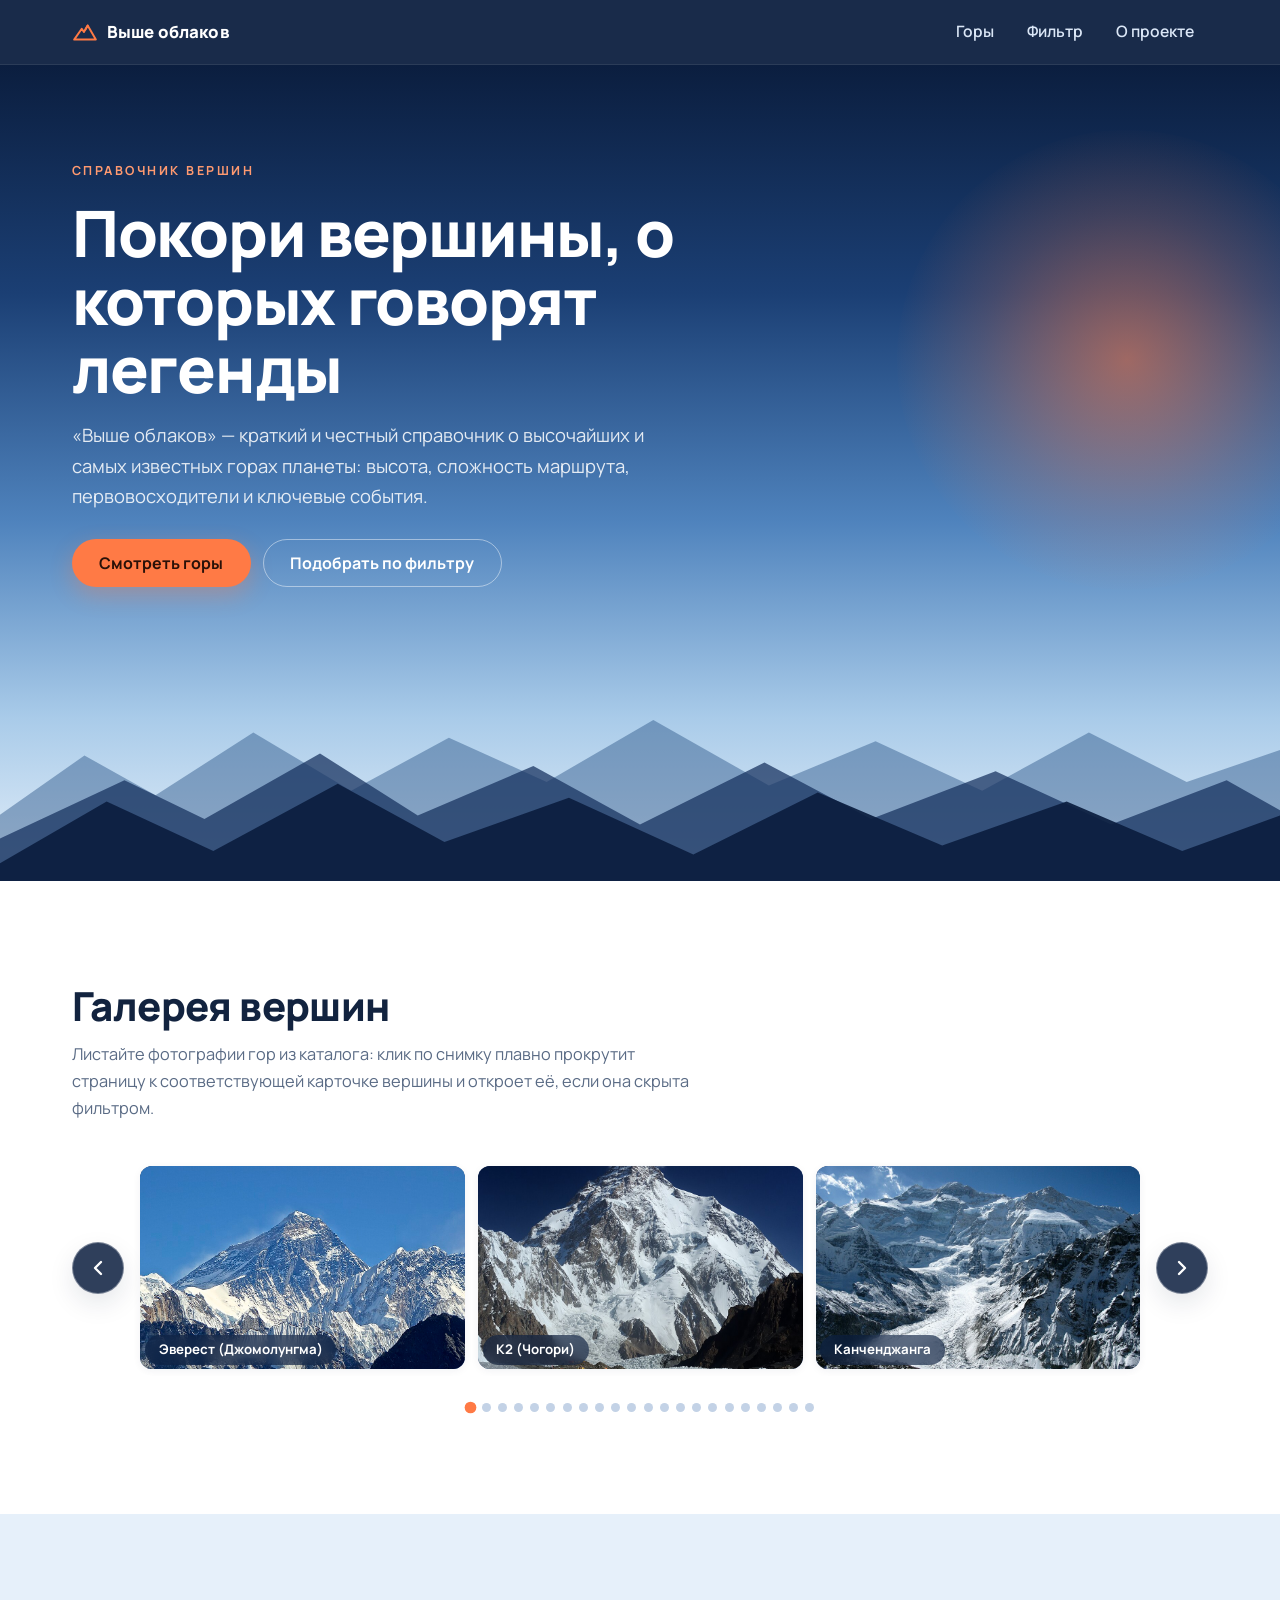
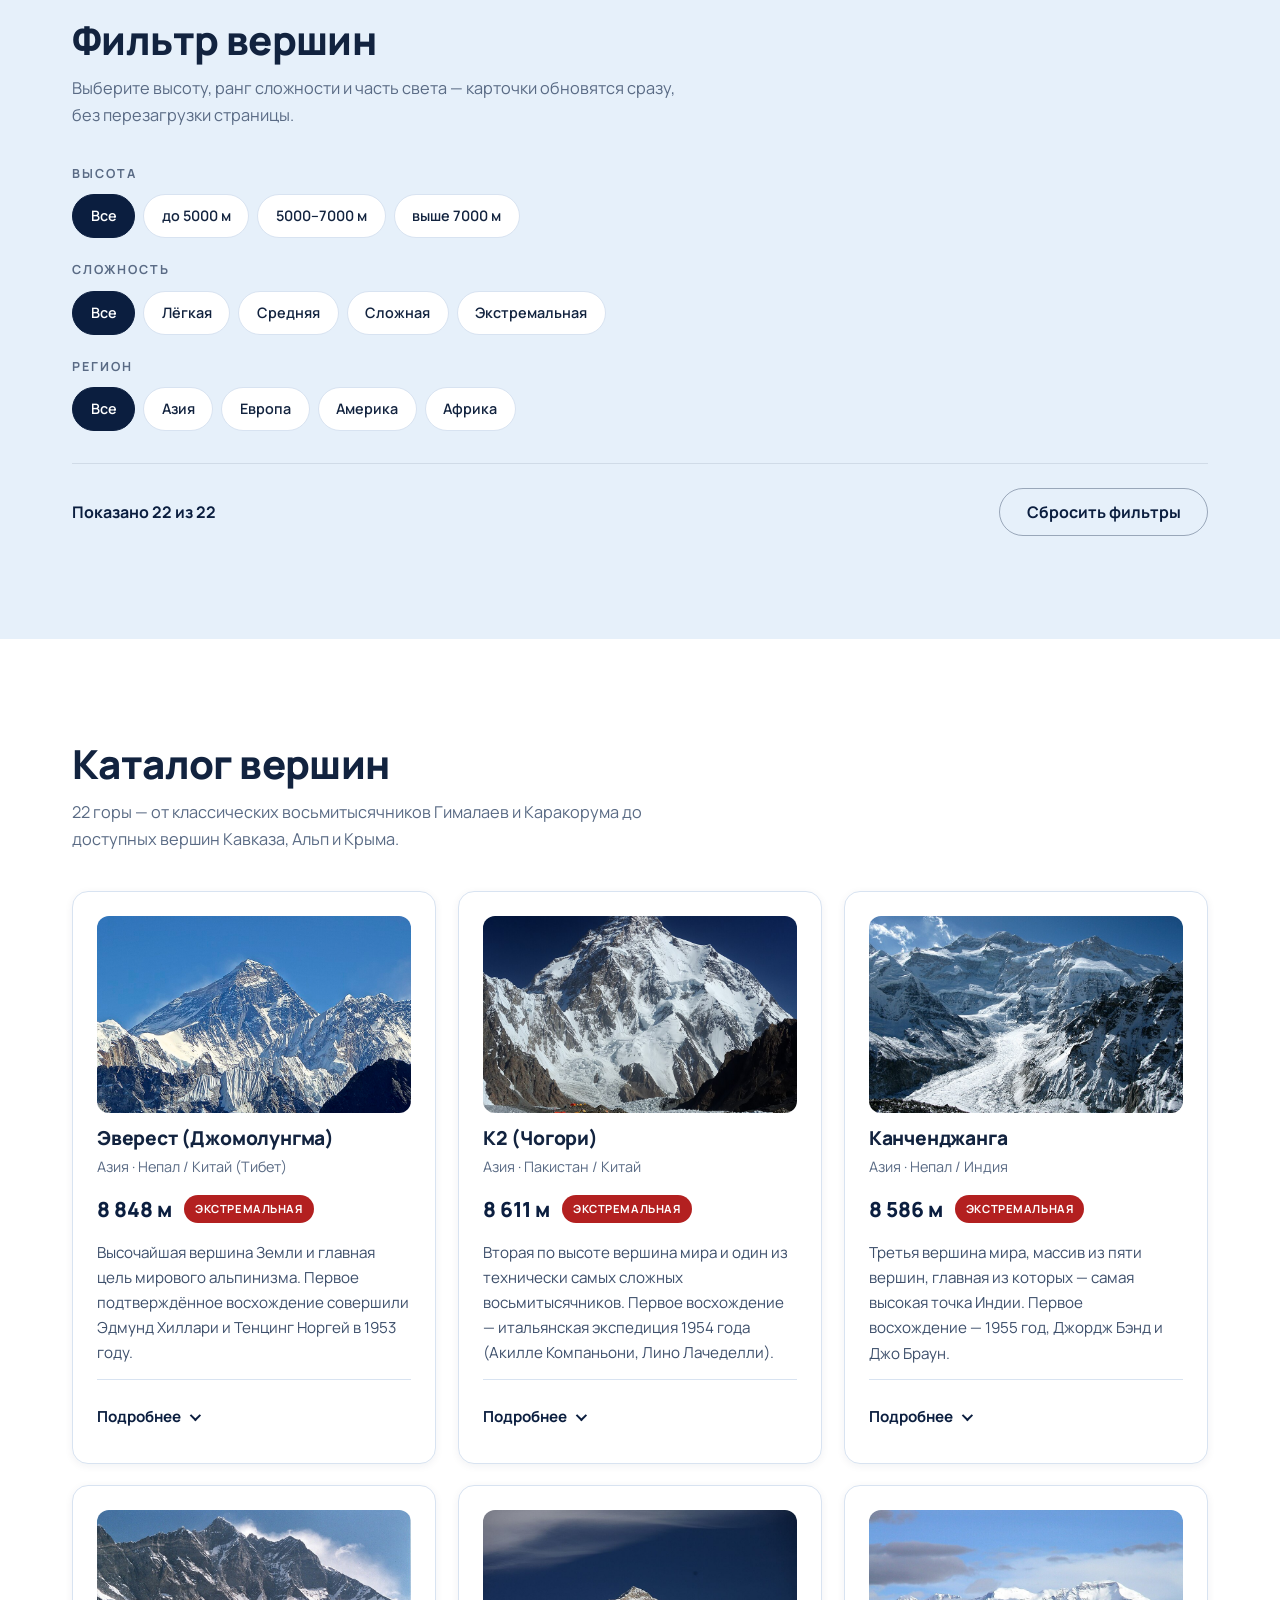
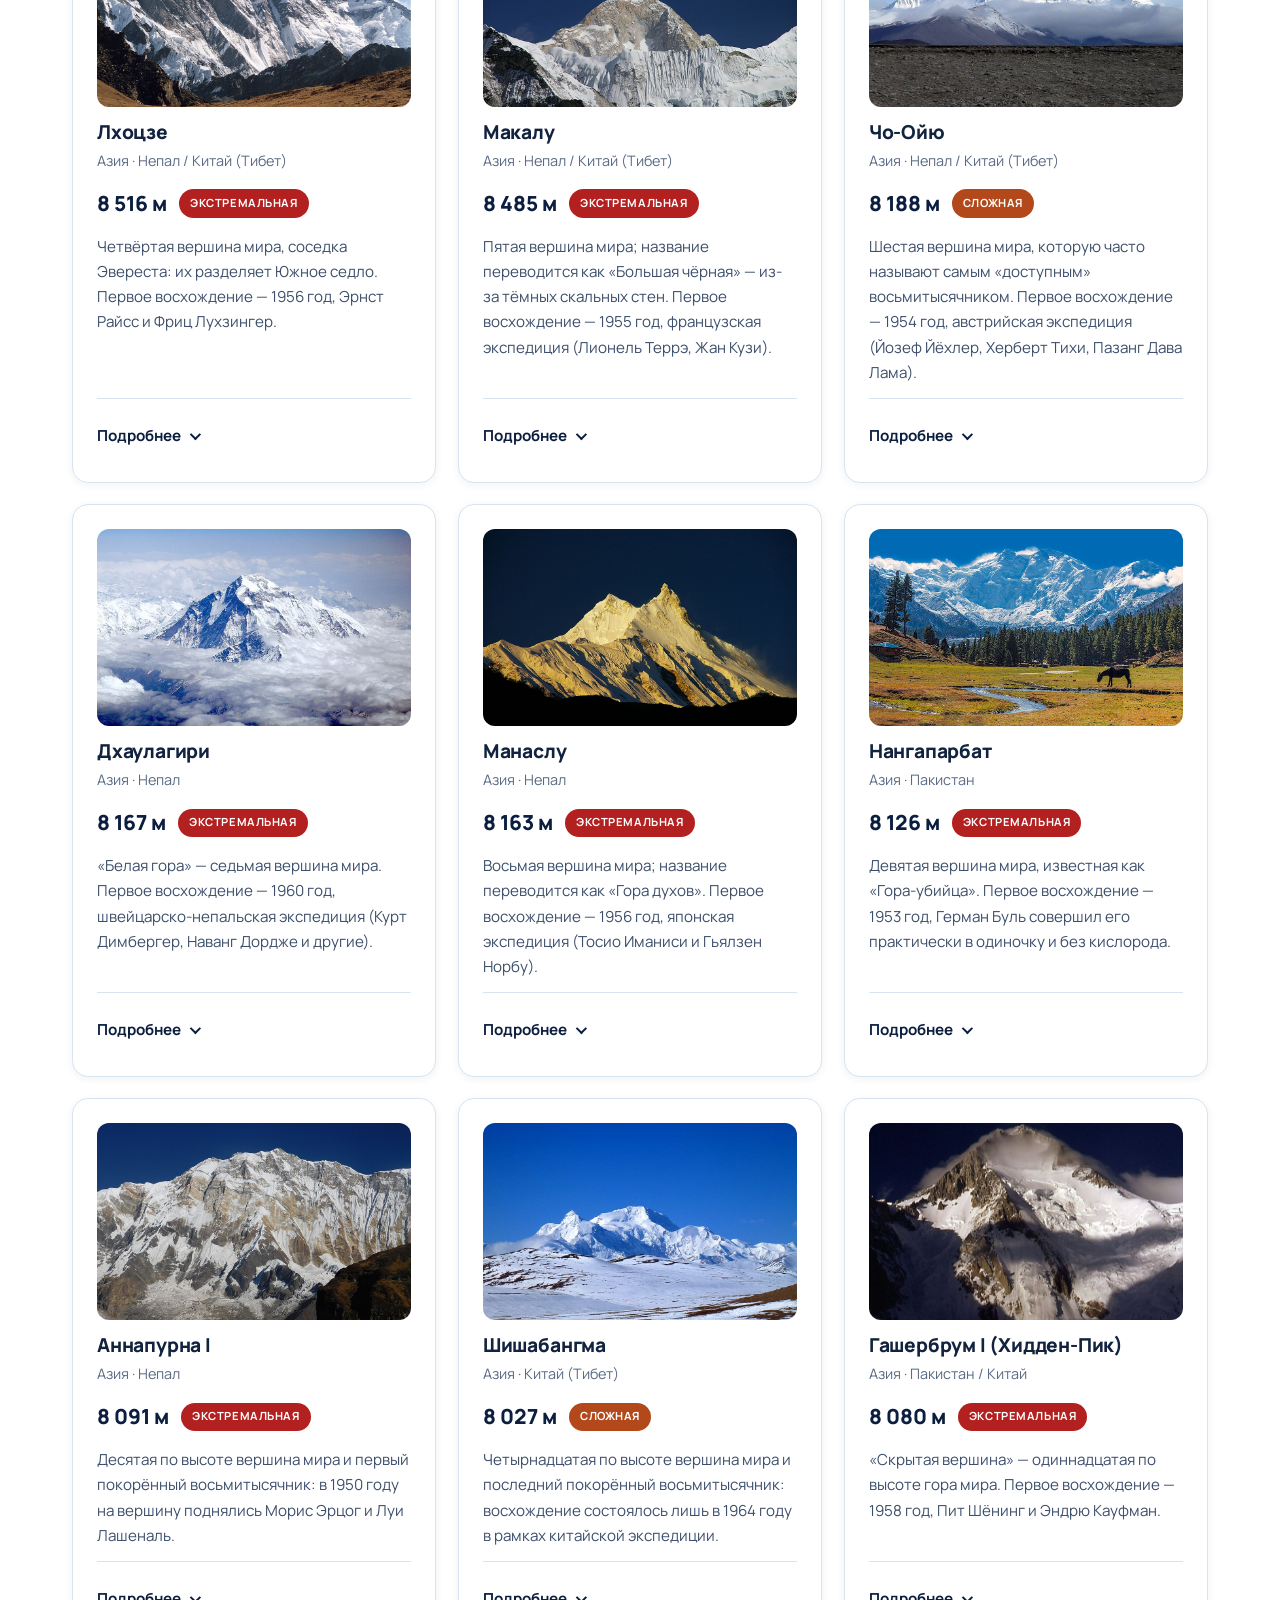
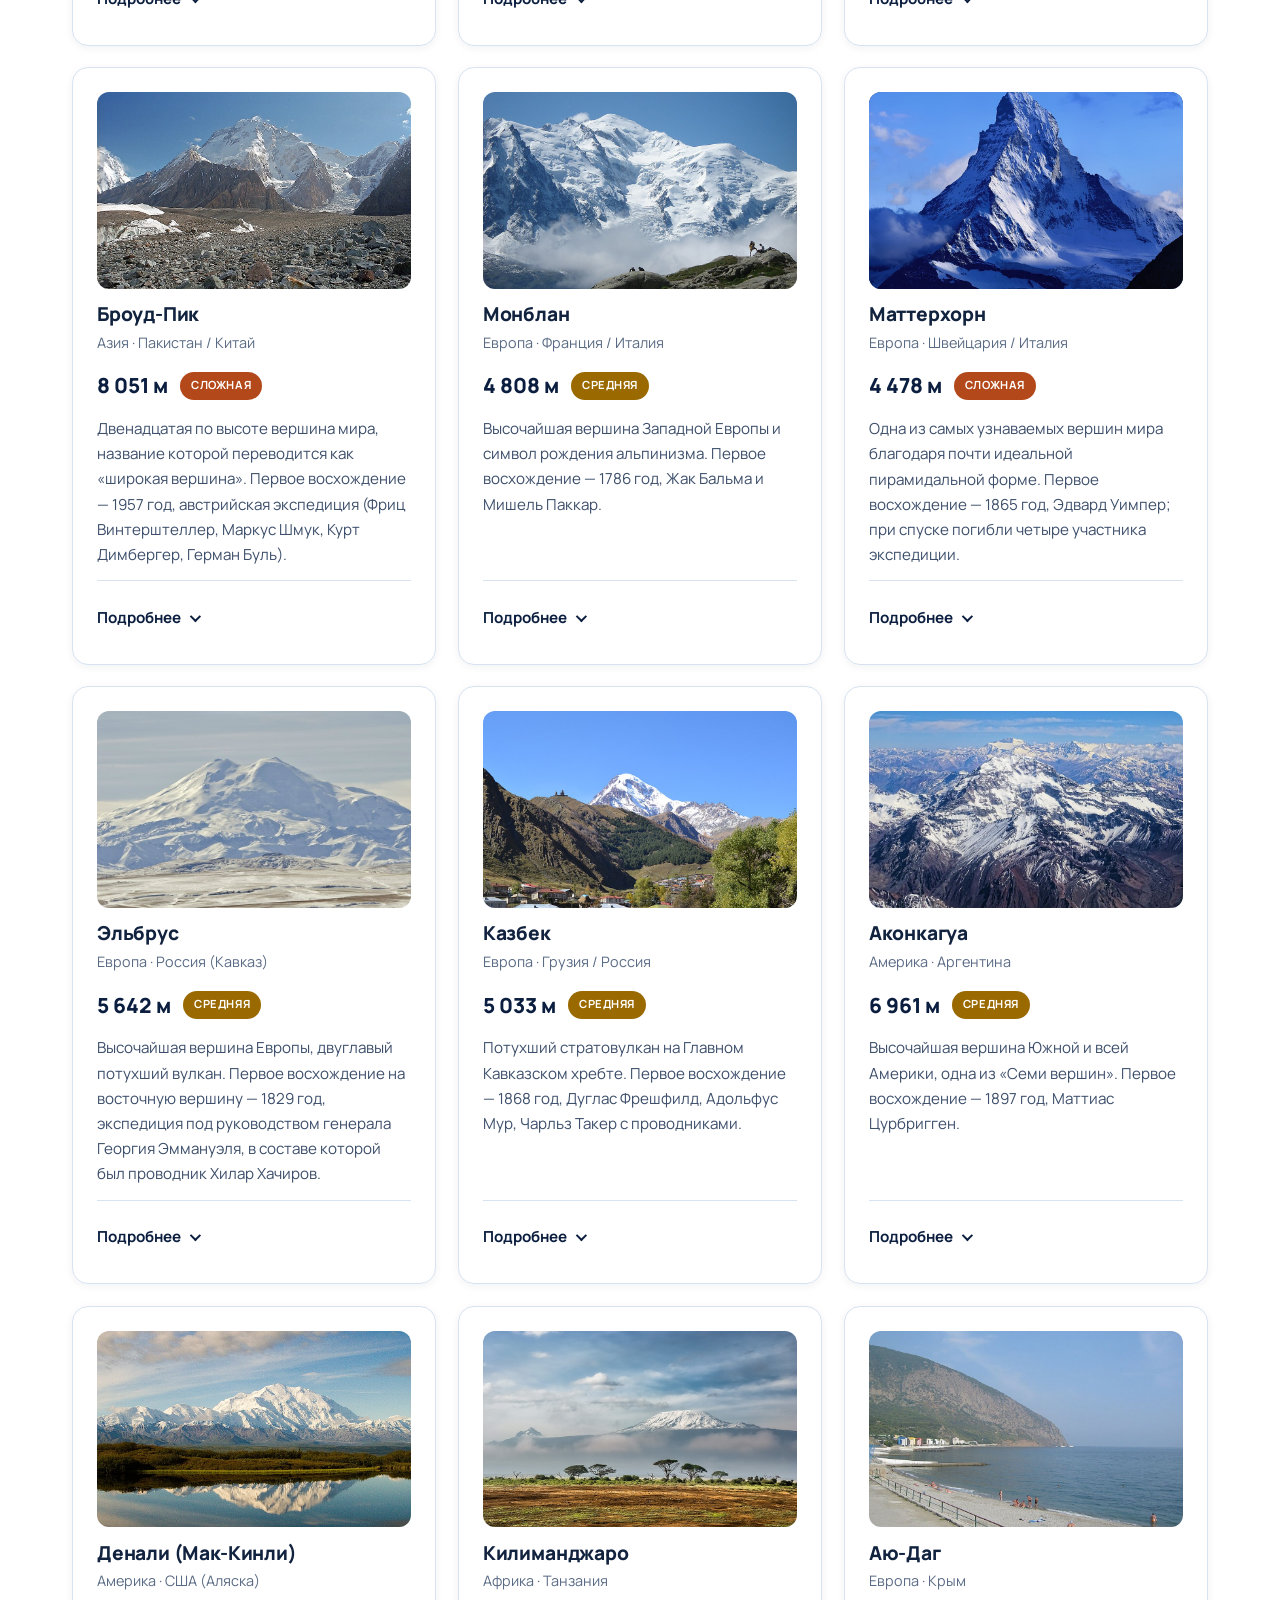
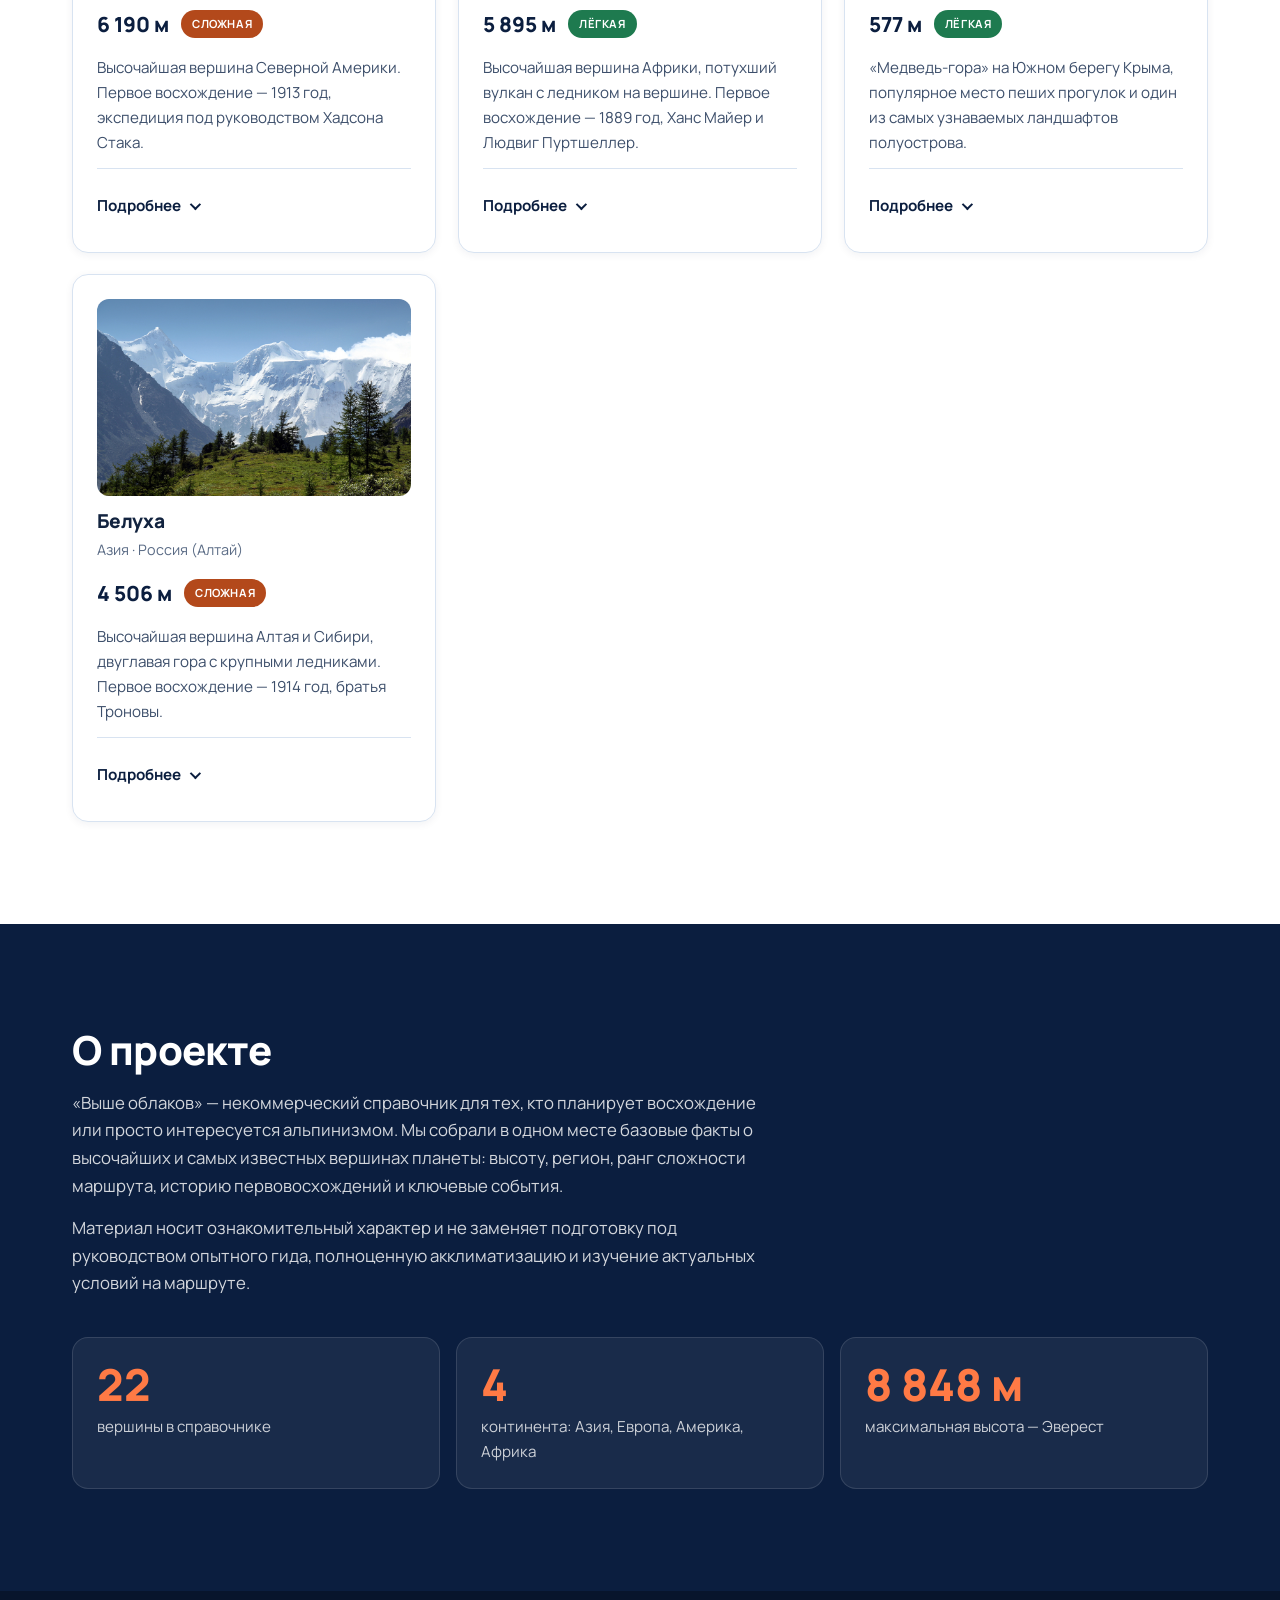
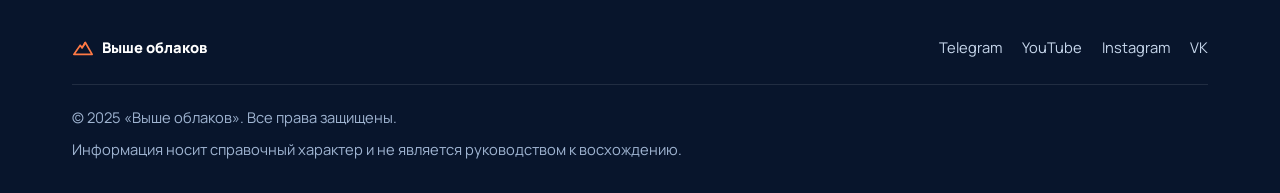
==== commit 54d33557: "Добавления "Галереи фото"" ====
--- a/index1.html
+++ b/index1.html
@@ -43,7 +43,6 @@
       <ul class="nav__list">
         <li><a class="nav__link" href="#catalog">Горы</a></li>
         <li><a class="nav__link" href="#filter">Фильтр</a></li>
-        <li><a class="nav__link" href="#moments">Лови момент</a></li>
         <li><a class="nav__link" href="#about">О проекте</a></li>
       </ul>
     </nav>
@@ -93,6 +92,45 @@
   </section>
 
   <!-- ============================================================
+       ГАЛЕРЕЯ ВЕРШИН (карусель)
+       ============================================================ -->
+  <section class="section gallery" id="gallery" aria-labelledby="gallery-title">
+    <div class="container">
+      <h2 class="section__title" id="gallery-title">Галерея вершин</h2>
+      <p class="section__subtitle">
+        Листайте фотографии гор из каталога: клик по снимку плавно прокрутит страницу
+        к соответствующей карточке вершины и откроет её, если она скрыта фильтром.
+      </p>
+
+      <div class="carousel" id="carousel">
+
+        <button class="carousel__nav carousel__nav--prev" id="carousel-prev" type="button"
+                aria-label="Предыдущее фото">
+          <svg viewBox="0 0 24 24" fill="none" stroke="currentColor" stroke-width="2.4"
+               stroke-linecap="round" stroke-linejoin="round" aria-hidden="true">
+            <path d="m15 18-6-6 6-6"/>
+          </svg>
+        </button>
+
+        <div class="carousel__viewport" id="carousel-viewport">
+          <ul class="carousel__track" id="carousel-track"></ul>
+        </div>
+
+        <button class="carousel__nav carousel__nav--next" id="carousel-next" type="button"
+                aria-label="Следующее фото">
+          <svg viewBox="0 0 24 24" fill="none" stroke="currentColor" stroke-width="2.4"
+               stroke-linecap="round" stroke-linejoin="round" aria-hidden="true">
+            <path d="m9 6 6 6-6 6"/>
+          </svg>
+        </button>
+
+        <div class="carousel__dots" id="carousel-dots" aria-label="Переход к фотографиям"></div>
+
+      </div>
+    </div>
+  </section>
+
+  <!-- ============================================================
        ФИЛЬТРЫ
        ============================================================ -->
   <section class="section section--ice" id="filter">
@@ -167,7 +205,7 @@
         <!-- 1. Эверест -->
         <article class="mountain-card" data-height="8848" data-difficulty="extreme" data-region="asia">
           <figure class="mountain-card__media">
-            <img src="https://commons.wikimedia.org/wiki/Special:FilePath/Mt._Everest_from_Gokyo_Ri_November_5%2C_2012.jpg?width=600"
+            <img src="Фото%20для%20проекта/01-everest.jpg"
                  alt="Эверест (Джомолунгма)" loading="lazy" decoding="async" width="600" height="375">
           </figure>
           <header class="mountain-card__header">
@@ -202,7 +240,7 @@
         <!-- 2. К2 -->
         <article class="mountain-card" data-height="8611" data-difficulty="extreme" data-region="asia">
           <figure class="mountain-card__media">
-            <img src="https://commons.wikimedia.org/wiki/Special:FilePath/Chogori.jpg?width=600"
+            <img src="Фото%20для%20проекта/02-k2.jpg"
                  alt="К2 (Чогори)" loading="lazy" decoding="async" width="600" height="375">
           </figure>
           <header class="mountain-card__header">
@@ -235,7 +273,7 @@
         <!-- 3. Канченджанга -->
         <article class="mountain-card" data-height="8586" data-difficulty="extreme" data-region="asia">
           <figure class="mountain-card__media">
-            <img src="https://commons.wikimedia.org/wiki/Special:FilePath/Kangchenjunga_PangPema.JPG?width=600"
+            <img src="Фото%20для%20проекта/03-kanchenjunga.jpg"
                  alt="Канченджанга" loading="lazy" decoding="async" width="600" height="375">
           </figure>
           <header class="mountain-card__header">
@@ -269,7 +307,7 @@
         <!-- 4. Лхоцзе -->
         <article class="mountain-card" data-height="8516" data-difficulty="extreme" data-region="asia">
           <figure class="mountain-card__media">
-            <img src="https://commons.wikimedia.org/wiki/Special:FilePath/Lhotse-fromChukhungRi.jpg?width=600"
+            <img src="Фото%20для%20проекта/04-lhotse.jpg"
                  alt="Лхоцзе" loading="lazy" decoding="async" width="600" height="375">
           </figure>
           <header class="mountain-card__header">
@@ -303,7 +341,7 @@
         <!-- 5. Макалу -->
         <article class="mountain-card" data-height="8485" data-difficulty="extreme" data-region="asia">
           <figure class="mountain-card__media">
-            <img src="https://commons.wikimedia.org/wiki/Special:FilePath/Makalu.jpg?width=600"
+            <img src="Фото%20для%20проекта/05-makalu.jpg"
                  alt="Макалу" loading="lazy" decoding="async" width="600" height="375">
           </figure>
           <header class="mountain-card__header">
@@ -337,7 +375,7 @@
         <!-- 6. Чо-Ойю -->
         <article class="mountain-card" data-height="8188" data-difficulty="hard" data-region="asia">
           <figure class="mountain-card__media">
-            <img src="https://commons.wikimedia.org/wiki/Special:FilePath/Chooyu.jpg?width=600"
+            <img src="Фото%20для%20проекта/06-chooyu.jpg"
                  alt="Чо-Ойю" loading="lazy" decoding="async" width="600" height="375">
           </figure>
           <header class="mountain-card__header">
@@ -371,7 +409,7 @@
         <!-- 7. Дхаулагири -->
         <article class="mountain-card" data-height="8167" data-difficulty="extreme" data-region="asia">
           <figure class="mountain-card__media">
-            <img src="https://commons.wikimedia.org/wiki/Special:FilePath/Dhaulagiri_-_view_from_aircraft.jpg?width=600"
+            <img src="Фото%20для%20проекта/07-dhaulagiri.jpg"
                  alt="Дхаулагири" loading="lazy" decoding="async" width="600" height="375">
           </figure>
           <header class="mountain-card__header">
@@ -405,7 +443,7 @@
         <!-- 8. Манаслу -->
         <article class="mountain-card" data-height="8163" data-difficulty="extreme" data-region="asia">
           <figure class="mountain-card__media">
-            <img src="https://commons.wikimedia.org/wiki/Special:FilePath/Sunrise%2C_Manaslu.jpg?width=600"
+            <img src="Фото%20для%20проекта/08-manaslu.jpg"
                  alt="Манаслу" loading="lazy" decoding="async" width="600" height="375">
           </figure>
           <header class="mountain-card__header">
@@ -439,7 +477,7 @@
         <!-- 9. Нангапарбат -->
         <article class="mountain-card" data-height="8126" data-difficulty="extreme" data-region="asia">
           <figure class="mountain-card__media">
-            <img src="https://commons.wikimedia.org/wiki/Special:FilePath/Fairy_Meadows_and_the_view_of_Nanga_Parbat.jpg?width=600"
+            <img src="Фото%20для%20проекта/09-nangaparbat.jpg"
                  alt="Нангапарбат" loading="lazy" decoding="async" width="600" height="375">
           </figure>
           <header class="mountain-card__header">
@@ -473,7 +511,7 @@
         <!-- 10. Аннапурна I -->
         <article class="mountain-card" data-height="8091" data-difficulty="extreme" data-region="asia">
           <figure class="mountain-card__media">
-            <img src="https://commons.wikimedia.org/wiki/Special:FilePath/South_Face_of_Annapurna_I_%28Main%29.jpg?width=600"
+            <img src="Фото%20для%20проекта/10-annapurna.jpg"
                  alt="Аннапурна I" loading="lazy" decoding="async" width="600" height="375">
           </figure>
           <header class="mountain-card__header">
@@ -508,7 +546,7 @@
         <!-- 11. Шишабангма -->
         <article class="mountain-card" data-height="8027" data-difficulty="hard" data-region="asia">
           <figure class="mountain-card__media">
-            <img src="https://commons.wikimedia.org/wiki/Special:FilePath/8%2C013m_Shishapangma_Tibet_China_%E8%A5%BF%E8%97%8F_%E5%B8%8C%E5%A4%8F%E9%82%A6%E9%A9%AC%E5%B3%B0_-_panoramio.jpg?width=600"
+            <img src="Фото%20для%20проекта/11-shishapangma.jpg"
                  alt="Шишабангма" loading="lazy" decoding="async" width="600" height="375">
           </figure>
           <header class="mountain-card__header">
@@ -542,7 +580,7 @@
         <!-- 12. Гашербрум I -->
         <article class="mountain-card" data-height="8080" data-difficulty="extreme" data-region="asia">
           <figure class="mountain-card__media">
-            <img src="https://commons.wikimedia.org/wiki/Special:FilePath/HiddenPeak.jpg?width=600"
+            <img src="Фото%20для%20проекта/12-gasherbrum.jpg"
                  alt="Гашербрум I (Хидден-Пик)" loading="lazy" decoding="async" width="600" height="375">
           </figure>
           <header class="mountain-card__header">
@@ -577,7 +615,7 @@
         <!-- 13. Броуд-Пик -->
         <article class="mountain-card" data-height="8051" data-difficulty="hard" data-region="asia">
           <figure class="mountain-card__media">
-            <img src="https://commons.wikimedia.org/wiki/Special:FilePath/7_15_BroadPeak.jpg?width=600"
+            <img src="Фото%20для%20проекта/13-broadpeak.jpg"
                  alt="Броуд-Пик" loading="lazy" decoding="async" width="600" height="375">
           </figure>
           <header class="mountain-card__header">
@@ -612,7 +650,7 @@
         <!-- 14. Монблан -->
         <article class="mountain-card" data-height="4808" data-difficulty="medium" data-region="europe">
           <figure class="mountain-card__media">
-            <img src="https://commons.wikimedia.org/wiki/Special:FilePath/Mont_Blanc_Aiguille.jpg?width=600"
+            <img src="Фото%20для%20проекта/14-montblanc.jpg"
                  alt="Монблан" loading="lazy" decoding="async" width="600" height="375">
           </figure>
           <header class="mountain-card__header">
@@ -645,7 +683,7 @@
         <!-- 15. Маттерхорн -->
         <article class="mountain-card" data-height="4478" data-difficulty="hard" data-region="europe">
           <figure class="mountain-card__media">
-            <img src="https://commons.wikimedia.org/wiki/Special:FilePath/Matterhorn_from_Domh%C3%BCtte_-_2.jpg?width=600"
+            <img src="Фото%20для%20проекта/15-matterhorn.jpg"
                  alt="Маттерхорн" loading="lazy" decoding="async" width="600" height="375">
           </figure>
           <header class="mountain-card__header">
@@ -680,7 +718,7 @@
         <!-- 16. Эльбрус -->
         <article class="mountain-card" data-height="5642" data-difficulty="medium" data-region="europe">
           <figure class="mountain-card__media">
-            <img src="https://commons.wikimedia.org/wiki/Special:FilePath/Mount_Elbrus_%28cropped%29.jpg?width=600"
+            <img src="Фото%20для%20проекта/16-elbrus.jpg"
                  alt="Эльбрус" loading="lazy" decoding="async" width="600" height="375">
           </figure>
           <header class="mountain-card__header">
@@ -716,7 +754,7 @@
         <!-- 17. Казбек -->
         <article class="mountain-card" data-height="5033" data-difficulty="medium" data-region="europe">
           <figure class="mountain-card__media">
-            <img src="https://commons.wikimedia.org/wiki/Special:FilePath/%D0%93%D0%BE%D1%80%D0%B0_%D0%9A%D0%B0%D0%B7%D0%B1%D0%B5%D0%BA%2C_%D0%93%D1%80%D1%83%D0%B7%D0%B8%D1%8F.jpg?width=600"
+            <img src="Фото%20для%20проекта/17-kazbek.jpg"
                  alt="Казбек" loading="lazy" decoding="async" width="600" height="375">
           </figure>
           <header class="mountain-card__header">
@@ -750,7 +788,7 @@
         <!-- 18. Аконкагуа -->
         <article class="mountain-card" data-height="6961" data-difficulty="medium" data-region="america">
           <figure class="mountain-card__media">
-            <img src="https://commons.wikimedia.org/wiki/Special:FilePath/Aconcagua2016.jpg?width=600"
+            <img src="Фото%20для%20проекта/18-aconcagua.jpg"
                  alt="Аконкагуа" loading="lazy" decoding="async" width="600" height="375">
           </figure>
           <header class="mountain-card__header">
@@ -784,7 +822,7 @@
         <!-- 19. Денали -->
         <article class="mountain-card" data-height="6190" data-difficulty="hard" data-region="america">
           <figure class="mountain-card__media">
-            <img src="https://commons.wikimedia.org/wiki/Special:FilePath/Wonder_Lake_and_Denali.jpg?width=600"
+            <img src="Фото%20для%20проекта/19-denali.jpg"
                  alt="Денали (Мак-Кинли)" loading="lazy" decoding="async" width="600" height="375">
           </figure>
           <header class="mountain-card__header">
@@ -818,7 +856,7 @@
         <!-- 20. Килиманджаро -->
         <article class="mountain-card" data-height="5895" data-difficulty="easy" data-region="africa">
           <figure class="mountain-card__media">
-            <img src="https://commons.wikimedia.org/wiki/Special:FilePath/Kilimanjaro_from_Amboseli.jpg?width=600"
+            <img src="Фото%20для%20проекта/20-kilimanjaro.jpg"
                  alt="Килиманджаро" loading="lazy" decoding="async" width="600" height="375">
           </figure>
           <header class="mountain-card__header">
@@ -852,7 +890,7 @@
         <!-- 21. Аю-Даг -->
         <article class="mountain-card" data-height="577" data-difficulty="easy" data-region="europe">
           <figure class="mountain-card__media">
-            <img src="https://commons.wikimedia.org/wiki/Special:FilePath/Artek001.jpg?width=600"
+            <img src="Фото%20для%20проекта/21-ayudag.jpg"
                  alt="Аю-Даг" loading="lazy" decoding="async" width="600" height="375">
           </figure>
           <header class="mountain-card__header">
@@ -886,7 +924,7 @@
         <!-- 22. Белуха -->
         <article class="mountain-card" data-height="4506" data-difficulty="hard" data-region="asia">
           <figure class="mountain-card__media">
-            <img src="https://commons.wikimedia.org/wiki/Special:FilePath/2006-07_altaj_belucha.jpg?width=600"
+            <img src="Фото%20для%20проекта/22-belukha.jpg"
                  alt="Белуха" loading="lazy" decoding="async" width="600" height="375">
           </figure>
           <header class="mountain-card__header">
@@ -923,110 +961,6 @@
       <p class="catalog__empty" id="catalog-empty">
         По выбранным параметрам вершин не найдено. Попробуйте изменить фильтры.
       </p>
-    </div>
-  </section>
-
-  <!-- ============================================================
-       ЛОВИ МОМЕНТ (карусель)
-       ============================================================ -->
-  <section class="section moments" id="moments">
-    <div class="container">
-      <h2 class="section__title">Лови момент</h2>
-      <p class="section__subtitle">
-        Пять мгновений с вершин из нашего каталога: люди и пейзажи там,
-        где воздух разрежен, а эмоции — на пределе.
-      </p>
-
-      <div class="carousel" id="moment-carousel"
-           aria-roledescription="карусель" aria-label="Фотографии с горных вершин">
-
-        <div class="carousel__stage">
-          <div class="carousel__viewport">
-            <ul class="carousel__track" id="moment-track" aria-live="off">
-
-              <li class="carousel__slide is-active" role="group" aria-roledescription="слайд" aria-label="1 из 5">
-                <figure class="moment">
-                  <img class="moment__img" src="Фото проекта/mount-everest.jpg"
-                       alt="Альпинистка с флагом на вершине Эвереста"
-                       width="1280" height="960" loading="lazy" decoding="async">
-                  <figcaption class="moment__caption">
-                    <span class="moment__peak">Эверест · 8 848 м</span>
-                    <span class="moment__place">Непал / Китай (Тибет)</span>
-                  </figcaption>
-                </figure>
-              </li>
-
-              <li class="carousel__slide" role="group" aria-roledescription="слайд" aria-label="2 из 5">
-                <figure class="moment">
-                  <img class="moment__img" src="Фото проекта/mount-elbrus.jpg"
-                       alt="Альпинист на вершине Эльбруса"
-                       width="1280" height="960" loading="lazy" decoding="async">
-                  <figcaption class="moment__caption">
-                    <span class="moment__peak">Эльбрус · 5 642 м</span>
-                    <span class="moment__place">Россия (Кавказ)</span>
-                  </figcaption>
-                </figure>
-              </li>
-
-              <li class="carousel__slide" role="group" aria-roledescription="слайд" aria-label="3 из 5">
-                <figure class="moment">
-                  <img class="moment__img" src="Фото проекта/kilimanjaro-uhuru-peak.jpg"
-                       alt="Альпинист у таблички на пике Ухуру, Килиманджаро"
-                       width="1280" height="854" loading="lazy" decoding="async">
-                  <figcaption class="moment__caption">
-                    <span class="moment__peak">Килиманджаро · 5 895 м</span>
-                    <span class="moment__place">Танзания (пик Ухуру)</span>
-                  </figcaption>
-                </figure>
-              </li>
-
-              <li class="carousel__slide" role="group" aria-roledescription="слайд" aria-label="4 из 5">
-                <figure class="moment">
-                  <img class="moment__img" src="Фото проекта/summit-matterhorn.jpg"
-                       alt="Альпинисты на вершине Маттерхорна"
-                       width="1280" height="960" loading="lazy" decoding="async">
-                  <figcaption class="moment__caption">
-                    <span class="moment__peak">Маттерхорн · 4 478 м</span>
-                    <span class="moment__place">Швейцария / Италия</span>
-                  </figcaption>
-                </figure>
-              </li>
-
-              <li class="carousel__slide" role="group" aria-roledescription="слайд" aria-label="5 из 5">
-                <figure class="moment">
-                  <img class="moment__img" src="Фото проекта/aconcagua-summit.jpg"
-                       alt="Альпинист на вершине Аконкагуа"
-                       width="1280" height="960" loading="lazy" decoding="async">
-                  <figcaption class="moment__caption">
-                    <span class="moment__peak">Аконкагуа · 6 961 м</span>
-                    <span class="moment__place">Аргентина</span>
-                  </figcaption>
-                </figure>
-              </li>
-
-            </ul>
-          </div>
-
-          <button class="carousel__arrow carousel__arrow--prev" type="button" data-action="prev" aria-label="Предыдущее фото">
-            <svg viewBox="0 0 24 24" fill="none" stroke="currentColor" stroke-width="2.2"
-                 stroke-linecap="round" stroke-linejoin="round" aria-hidden="true">
-              <path d="M15 18l-6-6 6-6"/>
-            </svg>
-          </button>
-          <button class="carousel__arrow carousel__arrow--next" type="button" data-action="next" aria-label="Следующее фото">
-            <svg viewBox="0 0 24 24" fill="none" stroke="currentColor" stroke-width="2.2"
-                 stroke-linecap="round" stroke-linejoin="round" aria-hidden="true">
-              <path d="M9 6l6 6-6 6"/>
-            </svg>
-          </button>
-        </div>
-
-        <div class="carousel__footer">
-          <p class="carousel__counter" id="moment-counter" role="status" aria-live="polite">1 / 5</p>
-          <div class="carousel__dots" id="moment-dots" role="tablist" aria-label="Выбор слайда"></div>
-        </div>
-
-      </div>
     </div>
   </section>
 
@@ -1098,6 +1032,15 @@
   </div>
 </footer>
 
+<button class="to-gallery" id="to-gallery" type="button" aria-label="Вернуться к галерее вершин">
+  <svg viewBox="0 0 24 24" fill="none" stroke="currentColor" stroke-width="2.4"
+       stroke-linecap="round" stroke-linejoin="round" aria-hidden="true">
+    <path d="M12 19V5"/>
+    <path d="m5 12 7-7 7 7"/>
+  </svg>
+  <span>К галерее</span>
+</button>
+
 <script src="index1.js"></script>
 
 </body>
--- a/index1.css
+++ b/index1.css
@@ -707,6 +707,191 @@
 }
 
 /* ============================================================
+   9a. ГАЛЕРЕЯ ВЕРШИН (карусель)
+   ============================================================ */
+.carousel{
+  display:flex;
+  flex-wrap:wrap;
+  align-items:center;
+  gap:.6rem;
+  margin-top:2.4rem;
+  user-select:none;
+  -webkit-user-select:none;
+}
+
+.carousel__viewport{
+  position:relative;
+  flex:1 1 0;
+  min-width:0;
+  overflow:hidden;
+  border-radius:var(--radius-lg);
+  touch-action:pan-y;
+}
+
+.carousel__track{
+  display:flex;
+  margin:0;
+  padding:0;
+  list-style:none;
+  will-change:transform;
+  transition:transform .55s cubic-bezier(.22,.61,.36,1);
+}
+
+.carousel__slide{
+  position:relative;
+  flex:0 0 100%;
+  padding:.4rem;
+  cursor:pointer;
+}
+@media (min-width:620px){ .carousel__slide{ flex-basis:50%; } }
+@media (min-width:960px){ .carousel__slide{ flex-basis:33.3333%; } }
+
+.carousel__media{
+  position:relative;
+  aspect-ratio:16/10;
+  overflow:hidden;
+  border-radius:var(--radius-md);
+  background:linear-gradient(135deg, var(--color-deep-2), #2c5488);
+  box-shadow:var(--shadow-sm);
+}
+.carousel__media img{
+  width:100%;
+  height:100%;
+  object-fit:cover;
+  transition:transform .5s ease;
+}
+.carousel__slide:hover .carousel__media img,
+.carousel__slide:focus-visible .carousel__media img{ transform:scale(1.06); }
+
+.carousel__caption{
+  position:absolute;
+  left:.7rem;
+  right:.7rem;
+  bottom:.7rem;
+  z-index:1;
+  display:block;
+  width:fit-content;
+  max-width:calc(100% - 1.4rem);
+  padding:.4rem .85rem;
+  border-radius:var(--radius-pill);
+  background:rgba(11,30,63,.62);
+  -webkit-backdrop-filter:blur(6px);
+  backdrop-filter:blur(6px);
+  color:#fff;
+  font-size:.83rem;
+  font-weight:700;
+  line-height:1.3;
+  white-space:nowrap;
+  overflow:hidden;
+  text-overflow:ellipsis;
+}
+
+.carousel__nav{
+  z-index:2;
+  display:flex;
+  flex:0 0 auto;
+  align-items:center;
+  justify-content:center;
+  width:52px;
+  height:52px;
+  padding:0;
+  border:1px solid rgba(255,255,255,.35);
+  border-radius:50%;
+  background:rgba(11,30,63,.85);
+  color:#fff;
+  box-shadow:var(--shadow-md);
+  cursor:pointer;
+  transition:background var(--transition), border-color var(--transition),
+             transform var(--transition), box-shadow var(--transition);
+}
+.carousel__nav:hover{
+  background:var(--color-deep);
+  border-color:var(--color-accent);
+  box-shadow:0 12px 28px rgba(11,30,63,.35);
+  transform:scale(1.06);
+}
+.carousel__nav:active{ transform:scale(.96); }
+.carousel__nav svg{ width:24px; height:24px; }
+
+.carousel__dots{
+  display:flex;
+  flex:1 1 100%;
+  flex-wrap:wrap;
+  justify-content:center;
+  gap:.45rem;
+  margin-top:1.1rem;
+  padding:0 .5rem;
+}
+.carousel__dot{
+  width:9px;
+  height:9px;
+  padding:0;
+  border:0;
+  border-radius:50%;
+  background:#c3d2e6;
+  cursor:pointer;
+  transition:background var(--transition), transform var(--transition);
+}
+.carousel__dot:hover{ background:#9fb3cf; }
+.carousel__dot.is-active{
+  background:var(--color-accent);
+  transform:scale(1.3);
+}
+
+/* Фокус слайда виден только с клавиатуры */
+.carousel__slide:focus-visible{
+  outline:3px solid var(--color-accent);
+  outline-offset:2px;
+  border-radius:var(--radius-md);
+}
+
+/* ============================================================
+   9b. ПЛАВАЮЩАЯ КНОПКА «К ГАЛЕРЕЕ»
+   ============================================================ */
+.to-gallery{
+  position:fixed;
+  right:1.25rem;
+  bottom:1.25rem;
+  z-index:70;
+  display:inline-flex;
+  align-items:center;
+  gap:.5rem;
+  min-height:48px;
+  padding:.6rem 1.1rem .6rem .85rem;
+  border:1px solid rgba(255,255,255,.25);
+  border-radius:var(--radius-pill);
+  background:rgba(11,30,63,.92);
+  -webkit-backdrop-filter:blur(8px);
+  backdrop-filter:blur(8px);
+  color:#fff;
+  font-size:.9rem;
+  font-weight:700;
+  line-height:1;
+  box-shadow:var(--shadow-lg);
+  cursor:pointer;
+  opacity:0;
+  visibility:hidden;
+  transform:translateY(.75rem);
+  transition:opacity var(--transition), transform var(--transition),
+             background var(--transition), border-color var(--transition),
+             visibility var(--transition);
+}
+.to-gallery svg{
+  width:20px;
+  height:20px;
+  color:var(--color-accent);
+}
+.to-gallery:hover{
+  background:var(--color-deep-2);
+  border-color:var(--color-accent);
+}
+.to-gallery.is-visible{
+  opacity:1;
+  visibility:visible;
+  transform:none;
+}
+
+/* ============================================================
    10. ДОСТУПНОСТЬ: УМЕНЬШЕННАЯ АНИМАЦИЯ
    ============================================================ */
 @media (prefers-reduced-motion:reduce){
@@ -718,161 +903,4 @@
     animation-iteration-count:1 !important;
     transition-duration:.01ms !important;
   }
-}
-
-/* ============================================================
-   11. СЕКЦИЯ «ЛОВИ МОМЕНТ» (КАРУСЕЛЬ)
-   ============================================================ */
-.moments{
-  background:linear-gradient(180deg, #fff 0%, var(--color-ice) 100%);
-}
-
-.carousel{
-  margin-top:2.4rem;
-}
-
-.carousel__stage{
-  position:relative;
-}
-
-.carousel__viewport{
-  overflow:hidden;
-  border-radius:var(--radius-lg);
-  background:var(--color-deep-2);
-  box-shadow:var(--shadow-lg);
-}
-
-.carousel__track{
-  display:flex;
-  transition:transform .55s cubic-bezier(.4, 0, .2, 1);
-  will-change:transform;
-}
-
-.carousel__slide{
-  flex:0 0 100%;
-  min-width:0;
-}
-
-.moment{
-  position:relative;
-  margin:0;
-}
-
-.moment__img{
-  display:block;
-  width:100%;
-  aspect-ratio:16/10;
-  object-fit:cover;
-}
-
-.moment__caption{
-  position:absolute;
-  inset:auto 0 0 0;
-  display:flex;
-  flex-direction:column;
-  gap:.15rem;
-  padding:2.4rem 1.5rem 1.15rem;
-  background:linear-gradient(180deg, rgba(11,30,63,0) 0%, rgba(11,30,63,.85) 100%);
-  color:#fff;
-  pointer-events:none;
-}
-
-.moment__peak{
-  font-size:clamp(1.05rem, 2.4vw, 1.3rem);
-  font-weight:800;
-  letter-spacing:-.01em;
-}
-
-.moment__place{
-  font-size:.92rem;
-  color:rgba(255,255,255,.85);
-}
-
-/* Стрелки навигации */
-.carousel__arrow{
-  position:absolute;
-  top:50%;
-  z-index:5;
-  display:inline-flex;
-  align-items:center;
-  justify-content:center;
-  width:48px;
-  height:48px;
-  padding:0;
-  border:1px solid rgba(255,255,255,.4);
-  border-radius:50%;
-  background:rgba(11,30,63,.55);
-  color:#fff;
-  cursor:pointer;
-  -webkit-backdrop-filter:blur(6px);
-  backdrop-filter:blur(6px);
-  transition:background var(--transition),
-             border-color var(--transition),
-             transform var(--transition),
-             opacity var(--transition);
-}
-.carousel__arrow--prev{ left:1rem; transform:translateY(-50%); }
-.carousel__arrow--next{ right:1rem; transform:translateY(-50%); }
-.carousel__arrow:hover{
-  background:var(--color-accent);
-  border-color:var(--color-accent);
-}
-.carousel__arrow--prev:hover{ transform:translateY(-50%) scale(1.08); }
-.carousel__arrow--next:hover{ transform:translateY(-50%) scale(1.08); }
-.carousel__arrow svg{
-  width:22px;
-  height:22px;
-}
-.carousel__arrow[disabled]{
-  opacity:.4;
-  cursor:default;
-  pointer-events:none;
-}
-
-/* Футер: счётчик и точки */
-.carousel__footer{
-  display:flex;
-  align-items:center;
-  justify-content:space-between;
-  gap:1rem;
-  margin-top:1.1rem;
-}
-
-.carousel__counter{
-  font-weight:700;
-  color:var(--color-deep);
-  font-variant-numeric:tabular-nums;
-}
-
-.carousel__dots{
-  display:flex;
-  gap:.5rem;
-}
-
-.carousel__dot{
-  width:11px;
-  height:11px;
-  padding:0;
-  border:0;
-  border-radius:50%;
-  background:#b9c9de;
-  cursor:pointer;
-  transition:background var(--transition), transform var(--transition);
-}
-.carousel__dot:hover{
-  background:var(--color-accent-soft);
-  transform:scale(1.2);
-}
-.carousel__dot.is-active{
-  background:var(--color-accent);
-  transform:scale(1.25);
-}
-
-@media (max-width:560px){
-  .carousel__arrow{
-    width:40px;
-    height:40px;
-  }
-  .carousel__arrow--prev{ left:.6rem; }
-  .carousel__arrow--next{ right:.6rem; }
 }
